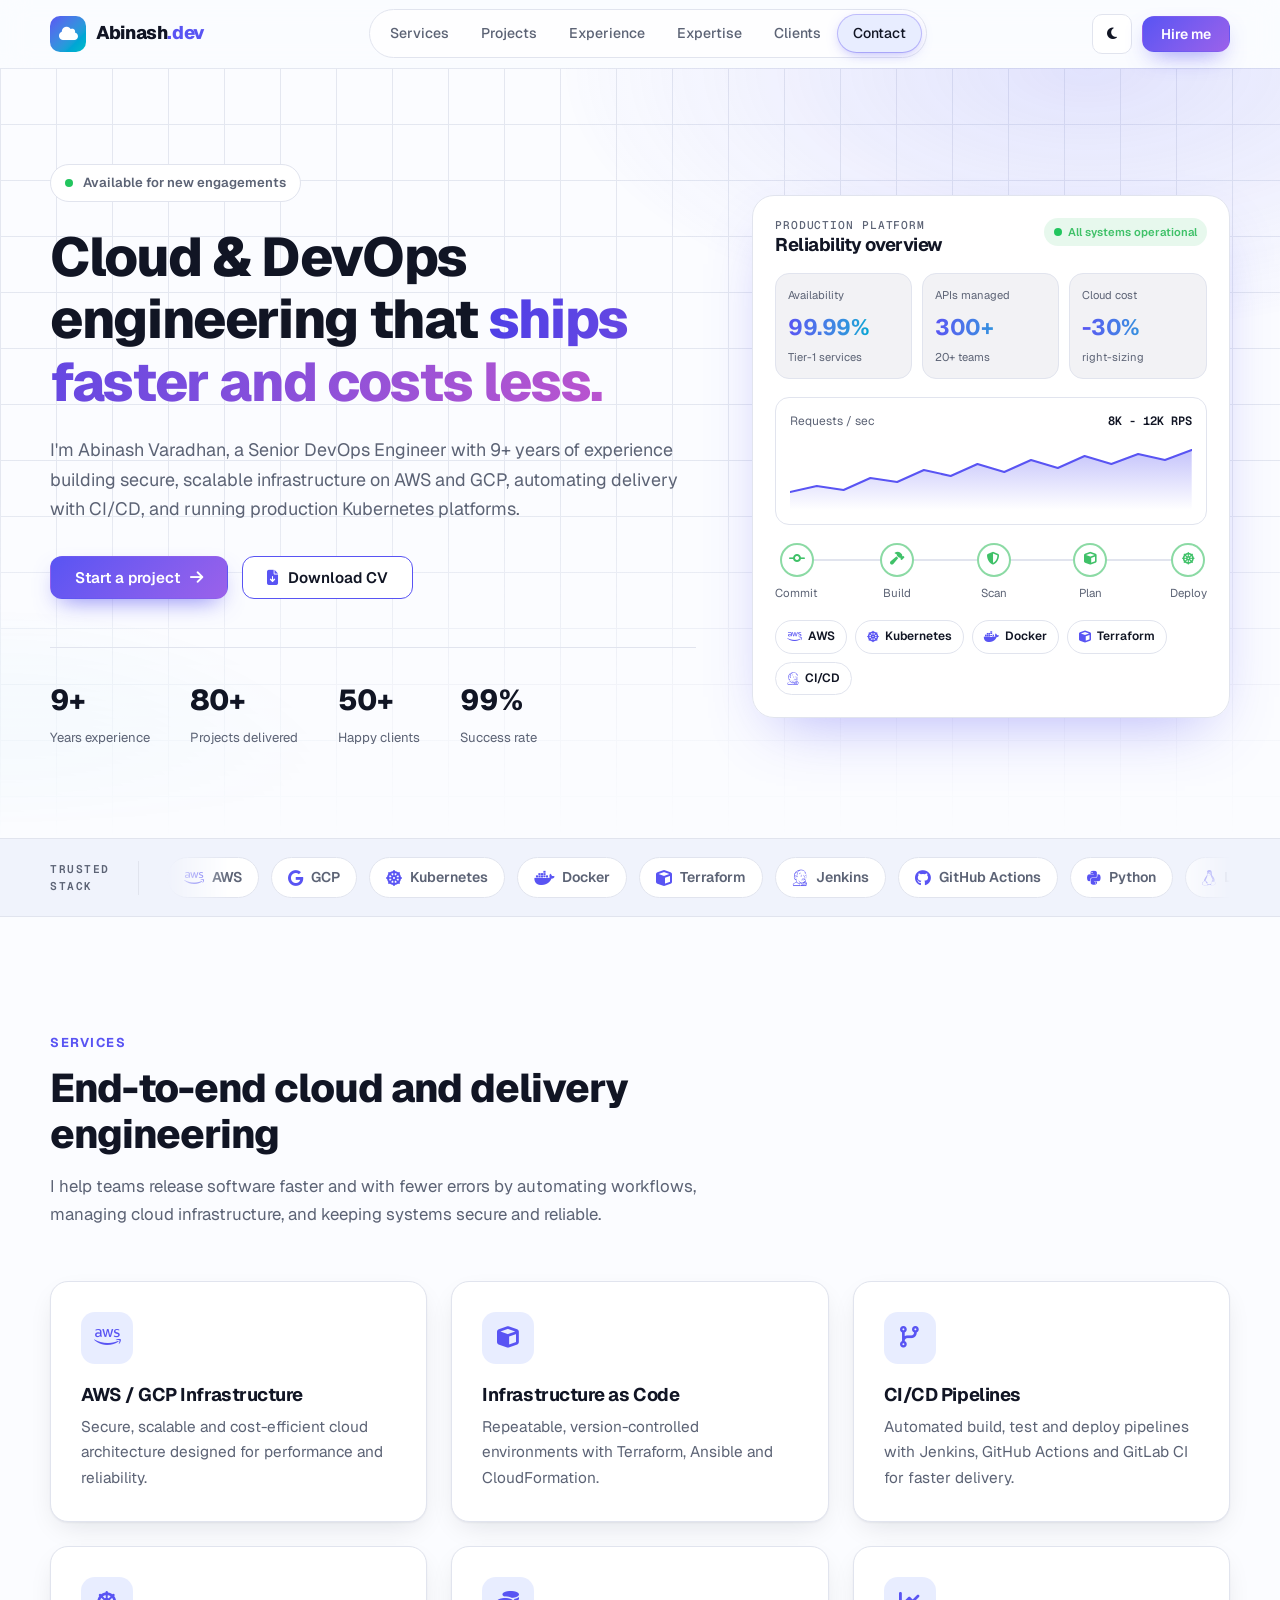
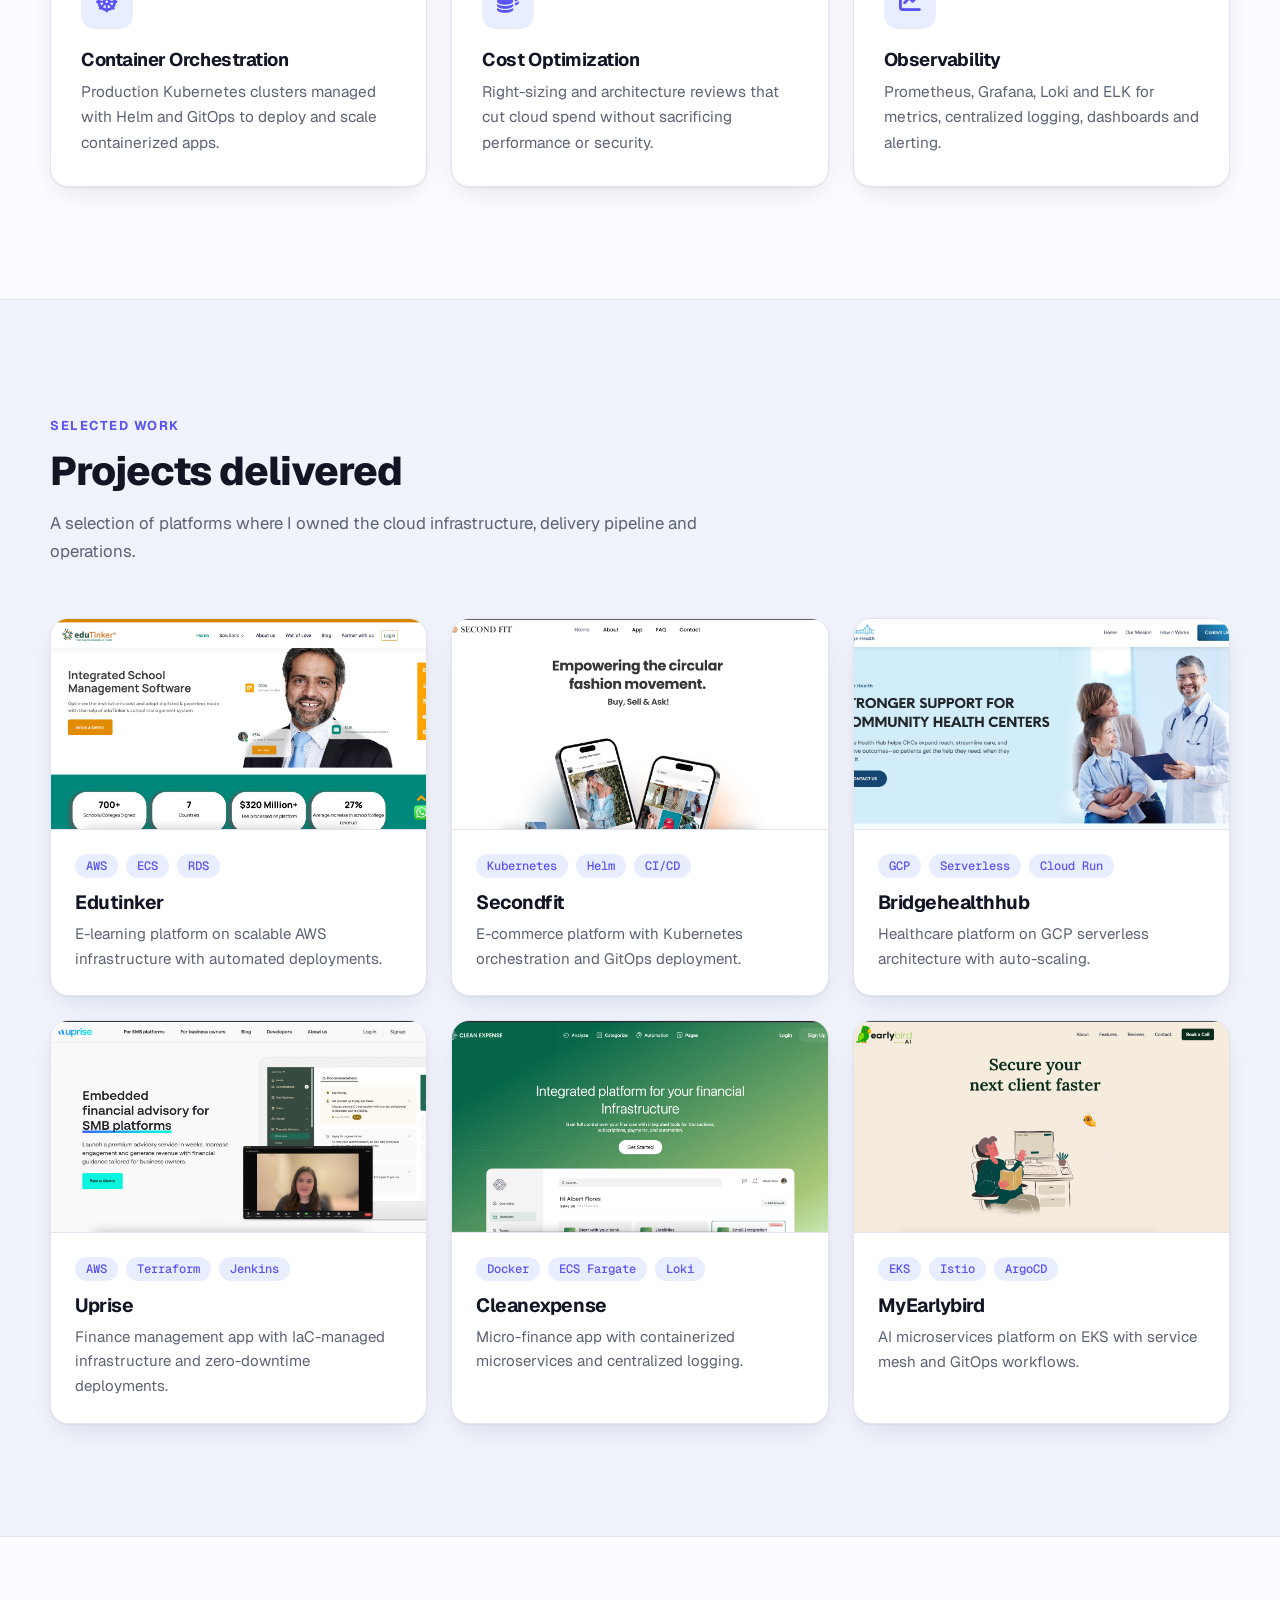
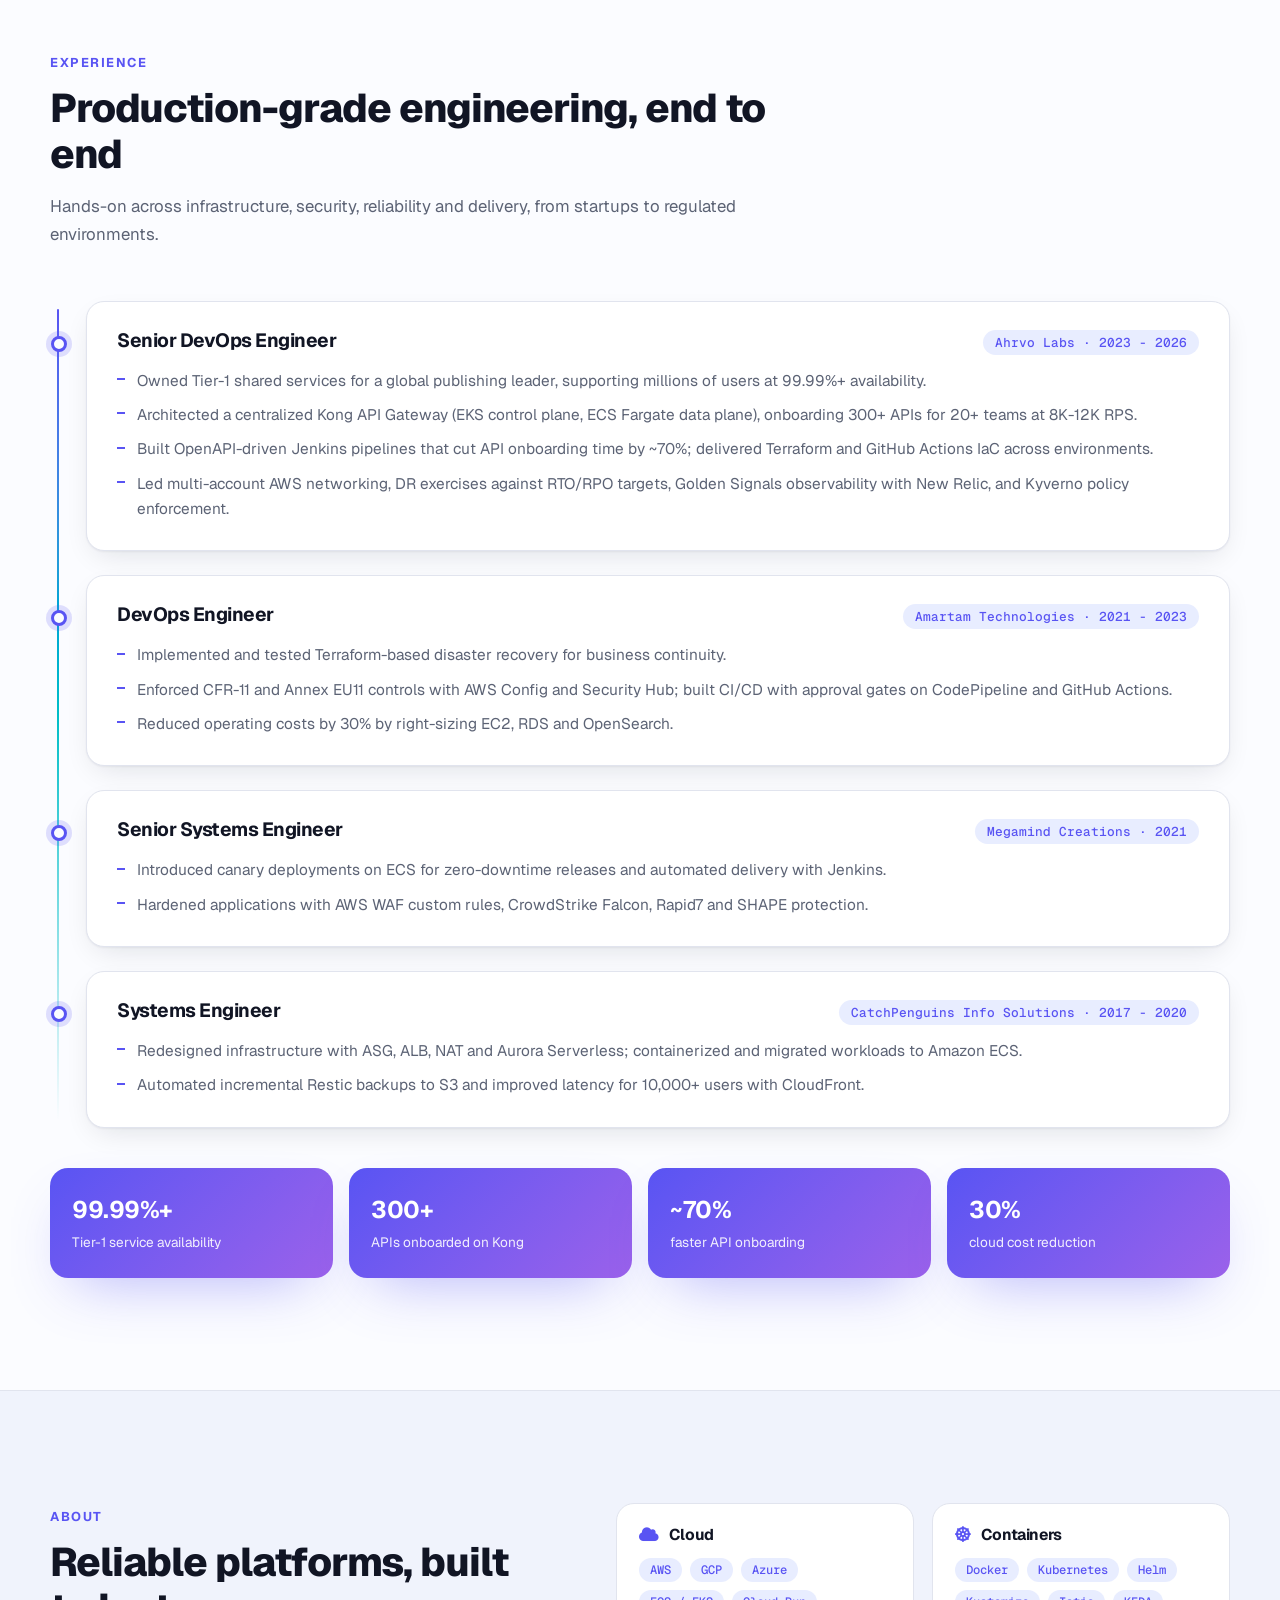
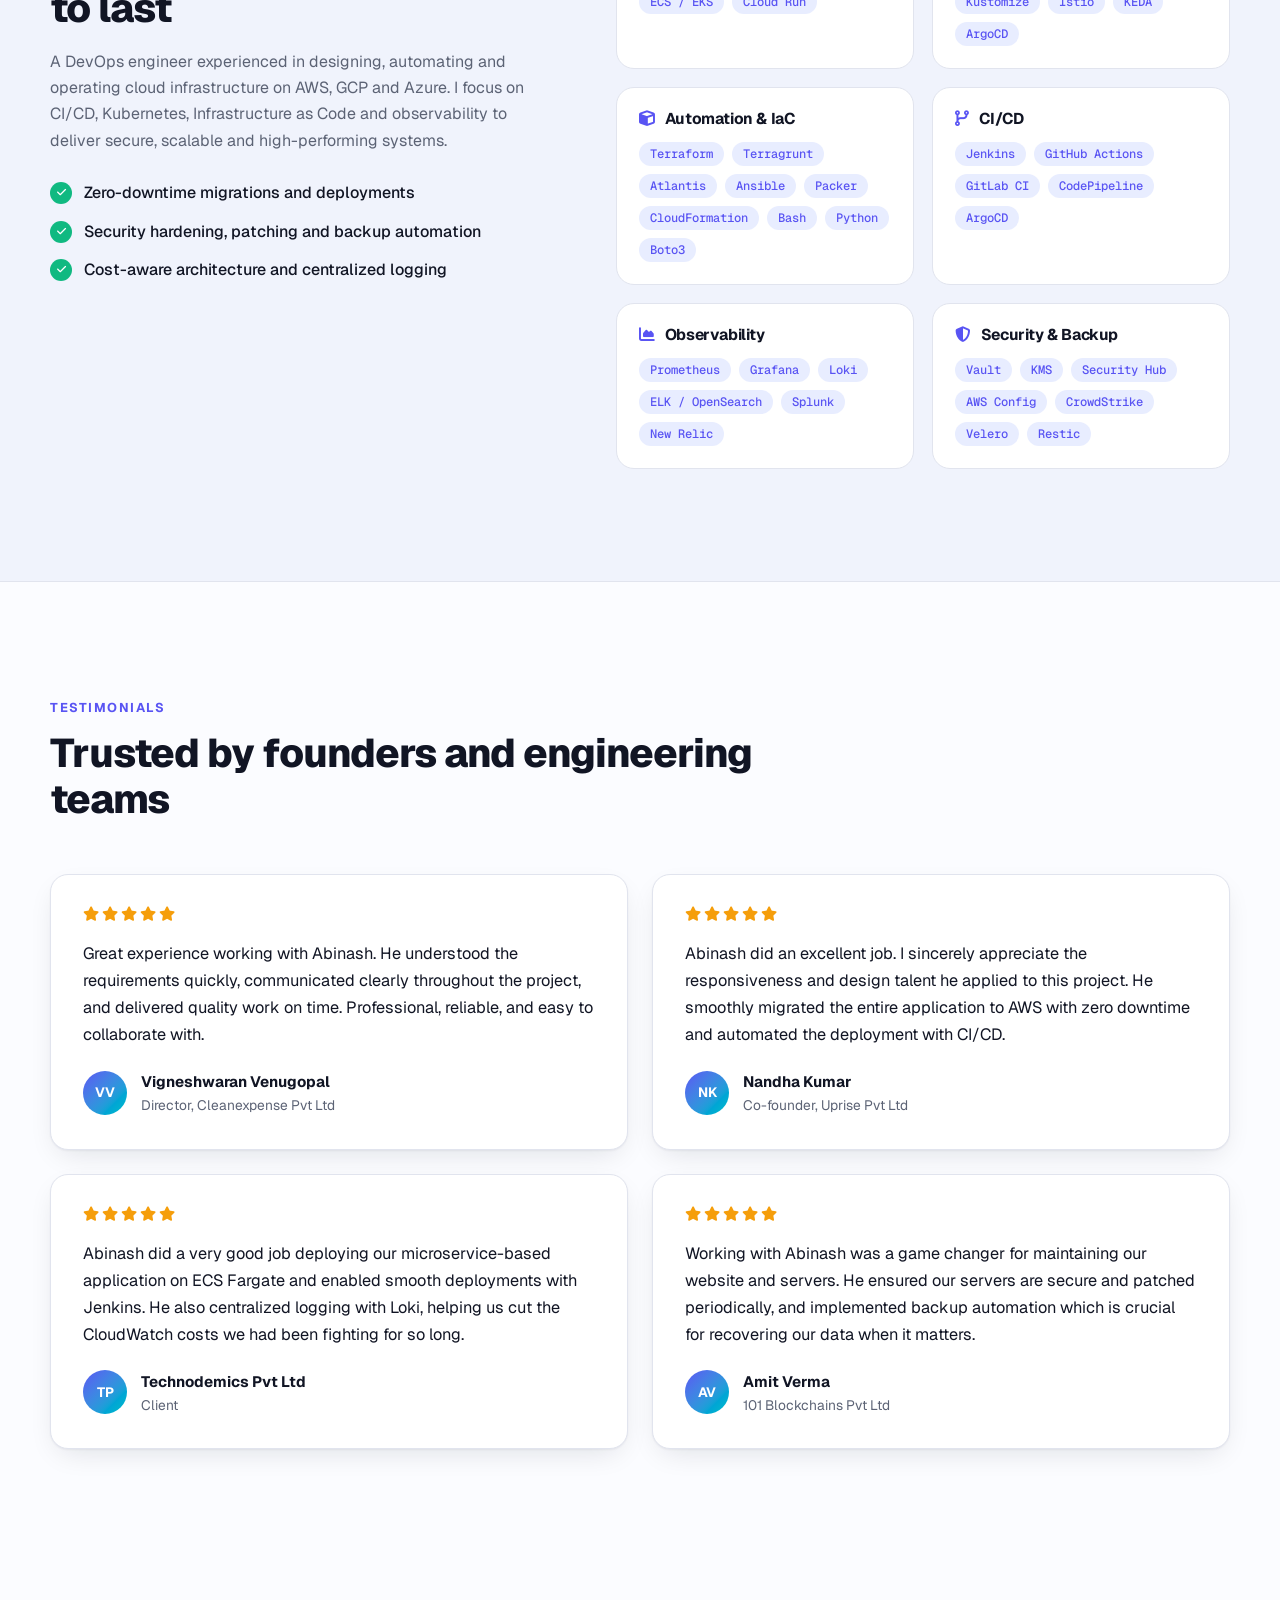
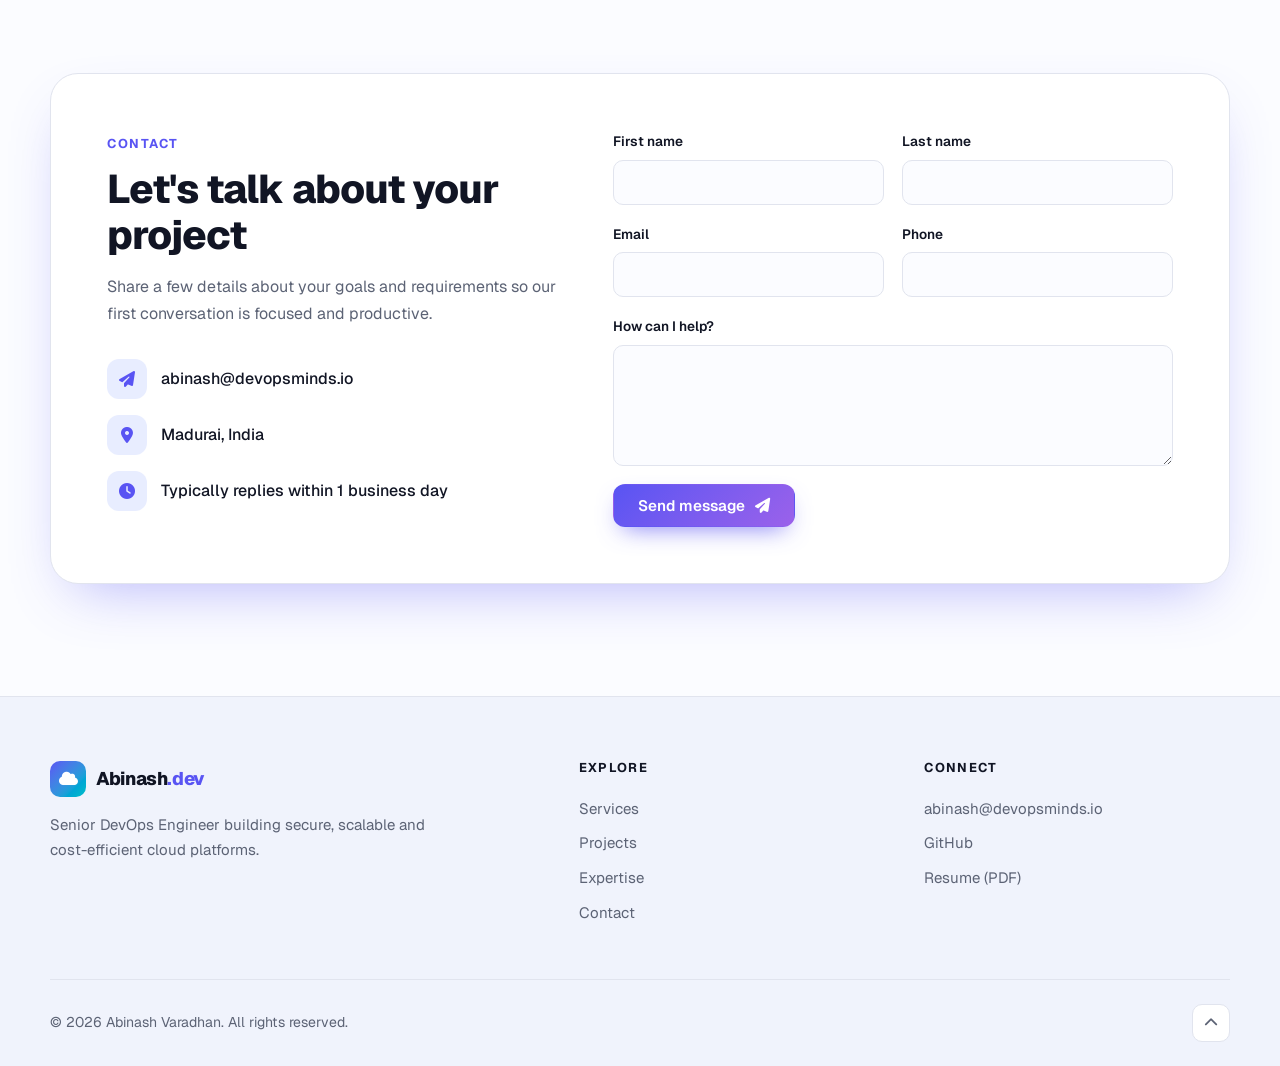
==== index.html @ bf1b97ee "Add blinking pulse effect to Download CV button Co-authored-by: Copilot <223556219+Copilot@users.nor" ====
<!DOCTYPE html>
<html lang="en">
  <head>
    <meta charset="UTF-8" />
    <meta name="viewport" content="width=device-width, initial-scale=1.0" />
    <title>Abinash Varadhan | Senior DevOps &amp; Cloud Engineer</title>
    <meta name="description" content="Abinash Varadhan - Senior DevOps Engineer with 9+ years of experience in AWS, GCP, Kubernetes, Terraform, CI/CD and cloud cost optimization." />
    <meta name="keywords" content="DevOps, AWS, GCP, Kubernetes, Docker, Terraform, CI/CD, Cloud Infrastructure, SRE" />
    <meta name="author" content="Abinash Varadhan" />
    <meta name="theme-color" content="#0f1020" />
    <meta name="color-scheme" content="light dark" />

    <meta property="og:type" content="website" />
    <meta property="og:title" content="Abinash Varadhan | Senior DevOps &amp; Cloud Engineer" />
    <meta property="og:description" content="Secure, scalable and cost-efficient cloud infrastructure, CI/CD and Kubernetes platforms." />
    <meta property="og:image" content="./img/portfolio/myearlybird.png" />
    <meta name="twitter:card" content="summary_large_image" />

    <link rel="icon" type="image/png" href="./img/fevicon.png" />
    <link rel="preconnect" href="https://fonts.googleapis.com" />
    <link rel="preconnect" href="https://fonts.gstatic.com" crossorigin />
    <link rel="stylesheet" href="https://fonts.googleapis.com/css2?family=Geist:wght@400;500;600;700;800&family=Geist+Mono:wght@500&display=swap" />
    <link rel="stylesheet" href="https://cdnjs.cloudflare.com/ajax/libs/font-awesome/6.4.0/css/all.min.css" />
    <link rel="stylesheet" href="./css/style.css" />
    <script>
      // Apply theme before paint to avoid a flash
      (function () {
        var t = localStorage.getItem("theme");
        if (!t) t = matchMedia("(prefers-color-scheme: dark)").matches ? "dark" : "light";
        document.documentElement.dataset.theme = t;
      })();
    </script>
    <script type="application/ld+json">
      {
        "@context": "https://schema.org",
        "@type": "Person",
        "name": "Abinash Varadhan",
        "jobTitle": "Senior DevOps Engineer",
        "email": "mailto:abinash@devopsminds.io",
        "address": { "@type": "PostalAddress", "addressLocality": "Madurai", "addressCountry": "IN" },
        "knowsAbout": ["AWS", "GCP", "Kubernetes", "Terraform", "CI/CD", "Docker"]
      }
    </script>
  </head>
  <body>
    <a class="skip-link" href="#main">Skip to content</a>
    <div class="scroll-progress" id="scrollProgress" aria-hidden="true"></div>

    <header class="site-header" id="top">
      <div class="container nav">
        <a href="#top" class="brand" aria-label="Abinash Varadhan - home">
          <span class="brand-mark"><i class="fas fa-cloud"></i></span>
          <span class="brand-name">Abinash<span>.dev</span></span>
        </a>

        <nav id="primary-nav" class="nav-links" aria-label="Primary">
          <span class="nav-ind" aria-hidden="true"></span>
          <a href="#services">Services</a>
          <a href="#projects">Projects</a>
          <a href="#experience">Experience</a>
          <a href="#expertise">Expertise</a>
          <a href="#testimonials">Clients</a>
          <a href="#contact">Contact</a>
        </nav>

        <div class="nav-actions">
          <button class="icon-btn" id="themeToggle" type="button" aria-label="Toggle dark mode">
            <i class="fas fa-moon" aria-hidden="true"></i>
            <i class="fas fa-sun" aria-hidden="true"></i>
          </button>
          <a href="#contact" class="btn btn-primary btn-sm nav-cta">Hire me</a>
          <button class="icon-btn menu-btn" id="menuBtn" type="button" aria-label="Open menu" aria-expanded="false" aria-controls="primary-nav">
            <i class="fas fa-bars" aria-hidden="true"></i>
          </button>
        </div>
      </div>
    </header>

    <main id="main">
      <!-- Hero -->
      <section class="hero">
        <div class="hero-bg" aria-hidden="true"></div>
        <div class="container hero-grid">
          <div class="hero-copy">
            <p class="eyebrow"><span class="dot"></span> Available for new engagements</p>
            <h1>
              Cloud &amp; DevOps engineering that <span class="gradient-text">ships faster and costs less.</span>
            </h1>
            <p class="lead">
              I'm Abinash Varadhan, a Senior DevOps Engineer with 9+ years of experience building secure, scalable
              infrastructure on AWS and GCP, automating delivery with CI/CD, and running production Kubernetes platforms.
            </p>
            <div class="hero-cta">
              <a href="#contact" class="btn btn-primary">Start a project <i class="fas fa-arrow-right" aria-hidden="true"></i></a>
              <a href="./resume/Abinash_Varadhan_DevOps_Resume.pdf" target="_blank" rel="noopener" download class="btn btn-ghost btn-cv"><i class="fas fa-file-arrow-down" aria-hidden="true"></i> Download CV</a>
            </div>
            <ul class="hero-stats" aria-label="Highlights">
              <li><strong data-count="9" data-suffix="+">9+</strong><span>Years experience</span></li>
              <li><strong data-count="80" data-suffix="+">80+</strong><span>Projects delivered</span></li>
              <li><strong data-count="50" data-suffix="+">50+</strong><span>Happy clients</span></li>
              <li><strong data-count="99" data-suffix="%">99%</strong><span>Success rate</span></li>
            </ul>
          </div>

          <div class="hero-visual" aria-label="Platform reliability dashboard">
            <div class="dash">
              <div class="dash-head">
                <div>
                  <p class="dash-eyebrow">Production platform</p>
                  <h3>Reliability overview</h3>
                </div>
                <span class="live"><span class="dot"></span> All systems operational</span>
              </div>

              <div class="kpis">
                <div class="kpi"><span>Availability</span><strong>99.99%</strong><em>Tier-1 services</em></div>
                <div class="kpi"><span>APIs managed</span><strong>300+</strong><em>20+ teams</em></div>
                <div class="kpi"><span>Cloud cost</span><strong>-30%</strong><em>right-sizing</em></div>
              </div>

              <div class="spark">
                <div class="spark-top"><span>Requests / sec</span><b>8K - 12K RPS</b></div>
                <svg viewBox="0 0 300 70" preserveAspectRatio="none" aria-hidden="true">
                  <defs>
                    <linearGradient id="sg" x1="0" y1="0" x2="0" y2="1">
                      <stop offset="0" stop-color="currentColor" stop-opacity=".35" />
                      <stop offset="1" stop-color="currentColor" stop-opacity="0" />
                    </linearGradient>
                  </defs>
                  <path d="M0 52 L20 46 L40 50 L60 38 L80 42 L100 30 L120 36 L140 24 L160 32 L180 20 L200 28 L220 16 L240 24 L260 14 L280 20 L300 10 L300 70 L0 70Z" fill="url(#sg)" />
                  <path class="spark-line" d="M0 52 L20 46 L40 50 L60 38 L80 42 L100 30 L120 36 L140 24 L160 32 L180 20 L200 28 L220 16 L240 24 L260 14 L280 20 L300 10" fill="none" stroke="currentColor" stroke-width="2" stroke-linejoin="round" stroke-linecap="round" vector-effect="non-scaling-stroke" />
                </svg>
              </div>

              <ol class="flow" aria-label="Delivery pipeline">
                <li style="--i: 0"><i class="fas fa-code-commit"></i><span>Commit</span></li>
                <li style="--i: 1"><i class="fas fa-hammer"></i><span>Build</span></li>
                <li style="--i: 2"><i class="fas fa-shield-halved"></i><span>Scan</span></li>
                <li style="--i: 3"><i class="fas fa-cube"></i><span>Plan</span></li>
                <li style="--i: 4"><i class="fas fa-dharmachakra"></i><span>Deploy</span></li>
              </ol>

              <div class="dash-tags">
                <span><i class="fab fa-aws"></i> AWS</span>
                <span><i class="fas fa-dharmachakra"></i> Kubernetes</span>
                <span><i class="fab fa-docker"></i> Docker</span>
                <span><i class="fas fa-cube"></i> Terraform</span>
                <span><i class="fab fa-jenkins"></i> CI/CD</span>
              </div>
            </div>
          </div>
        </div>
      </section>

      <!-- Technology strip -->
      <section class="tech-strip" aria-label="Core technologies">
        <div class="container strip-wrap">
          <p class="strip-label">Trusted<br />stack</p>
          <div class="marquee">
          <ul class="strip-list" id="marqueeTrack">
            <li><i class="fab fa-aws"></i> AWS</li>
            <li><i class="fab fa-google"></i> GCP</li>
            <li><i class="fas fa-dharmachakra"></i> Kubernetes</li>
            <li><i class="fab fa-docker"></i> Docker</li>
            <li><i class="fas fa-cube"></i> Terraform</li>
            <li><i class="fab fa-jenkins"></i> Jenkins</li>
            <li><i class="fab fa-github"></i> GitHub Actions</li>
            <li><i class="fab fa-python"></i> Python</li>
            <li><i class="fab fa-linux"></i> Linux</li>
          </ul>
          </div>
        </div>
      </section>

      <!-- Services -->
      <section class="section" id="services">
        <div class="container">
          <header class="section-head reveal">
            <p class="kicker">Services</p>
            <h2>End-to-end cloud and delivery engineering</h2>
            <p>I help teams release software faster and with fewer errors by automating workflows, managing cloud infrastructure, and keeping systems secure and reliable.</p>
          </header>

          <div class="grid grid-3">
            <article class="card service reveal">
              <span class="icon"><i class="fab fa-aws"></i></span>
              <h3>AWS / GCP Infrastructure</h3>
              <p>Secure, scalable and cost-efficient cloud architecture designed for performance and reliability.</p>
            </article>
            <article class="card service reveal">
              <span class="icon"><i class="fas fa-cube"></i></span>
              <h3>Infrastructure as Code</h3>
              <p>Repeatable, version-controlled environments with Terraform, Ansible and CloudFormation.</p>
            </article>
            <article class="card service reveal">
              <span class="icon"><i class="fas fa-code-branch"></i></span>
              <h3>CI/CD Pipelines</h3>
              <p>Automated build, test and deploy pipelines with Jenkins, GitHub Actions and GitLab CI for faster delivery.</p>
            </article>
            <article class="card service reveal">
              <span class="icon"><i class="fas fa-dharmachakra"></i></span>
              <h3>Container Orchestration</h3>
              <p>Production Kubernetes clusters managed with Helm and GitOps to deploy and scale containerized apps.</p>
            </article>
            <article class="card service reveal">
              <span class="icon"><i class="fas fa-coins"></i></span>
              <h3>Cost Optimization</h3>
              <p>Right-sizing and architecture reviews that cut cloud spend without sacrificing performance or security.</p>
            </article>
            <article class="card service reveal">
              <span class="icon"><i class="fas fa-chart-line"></i></span>
              <h3>Observability</h3>
              <p>Prometheus, Grafana, Loki and ELK for metrics, centralized logging, dashboards and alerting.</p>
            </article>
          </div>
        </div>
      </section>

      <!-- Projects -->
      <section class="section section-alt" id="projects">
        <div class="container">
          <header class="section-head reveal">
            <p class="kicker">Selected work</p>
            <h2>Projects delivered</h2>
            <p>A selection of platforms where I owned the cloud infrastructure, delivery pipeline and operations.</p>
          </header>

          <div class="grid grid-3">
            <a class="card project reveal" href="./img/portfolio/edutinker.png" target="_blank" rel="noopener">
              <div class="thumb"><img loading="lazy" src="./img/portfolio/edutinker.png" alt="Edutinker e-learning platform" /></div>
              <div class="body">
                <ul class="tags"><li>AWS</li><li>ECS</li><li>RDS</li></ul>
                <h3>Edutinker</h3>
                <p>E-learning platform on scalable AWS infrastructure with automated deployments.</p>
              </div>
            </a>
            <a class="card project reveal" href="./img/portfolio/secondfit.png" target="_blank" rel="noopener">
              <div class="thumb"><img loading="lazy" src="./img/portfolio/secondfit.png" alt="Secondfit e-commerce platform" /></div>
              <div class="body">
                <ul class="tags"><li>Kubernetes</li><li>Helm</li><li>CI/CD</li></ul>
                <h3>Secondfit</h3>
                <p>E-commerce platform with Kubernetes orchestration and GitOps deployment.</p>
              </div>
            </a>
            <a class="card project reveal" href="./img/portfolio/healthbridge.png" target="_blank" rel="noopener">
              <div class="thumb"><img loading="lazy" src="./img/portfolio/healthbridge.png" alt="Bridgehealthhub healthcare platform" /></div>
              <div class="body">
                <ul class="tags"><li>GCP</li><li>Serverless</li><li>Cloud Run</li></ul>
                <h3>Bridgehealthhub</h3>
                <p>Healthcare platform on GCP serverless architecture with auto-scaling.</p>
              </div>
            </a>
            <a class="card project reveal" href="./img/portfolio/uprise.png" target="_blank" rel="noopener">
              <div class="thumb"><img loading="lazy" src="./img/portfolio/uprise.png" alt="Uprise finance management app" /></div>
              <div class="body">
                <ul class="tags"><li>AWS</li><li>Terraform</li><li>Jenkins</li></ul>
                <h3>Uprise</h3>
                <p>Finance management app with IaC-managed infrastructure and zero-downtime deployments.</p>
              </div>
            </a>
            <a class="card project reveal" href="./img/portfolio/cleanexpense.png" target="_blank" rel="noopener">
              <div class="thumb"><img loading="lazy" src="./img/portfolio/cleanexpense.png" alt="Cleanexpense micro finance app" /></div>
              <div class="body">
                <ul class="tags"><li>Docker</li><li>ECS Fargate</li><li>Loki</li></ul>
                <h3>Cleanexpense</h3>
                <p>Micro-finance app with containerized microservices and centralized logging.</p>
              </div>
            </a>
            <a class="card project reveal" href="./img/portfolio/myearlybird.png" target="_blank" rel="noopener">
              <div class="thumb"><img loading="lazy" src="./img/portfolio/myearlybird.png" alt="MyEarlybird AI microservices platform" /></div>
              <div class="body">
                <ul class="tags"><li>EKS</li><li>Istio</li><li>ArgoCD</li></ul>
                <h3>MyEarlybird</h3>
                <p>AI microservices platform on EKS with service mesh and GitOps workflows.</p>
              </div>
            </a>
          </div>
        </div>
      </section>

      <!-- Experience -->
      <section class="section" id="experience">
        <div class="container">
          <header class="section-head reveal">
            <p class="kicker">Experience</p>
            <h2>Production-grade engineering, end to end</h2>
            <p>Hands-on across infrastructure, security, reliability and delivery, from startups to regulated environments.</p>
          </header>

          <ol class="timeline">
            <li class="tl-item reveal">
              <div class="tl-head">
                <h3>Senior DevOps Engineer</h3>
                <span class="tl-org">Ahrvo Labs &middot; 2023 - 2026</span>
              </div>
              <ul class="bullets">
                <li>Owned Tier-1 shared services for a global publishing leader, supporting millions of users at 99.99%+ availability.</li>
                <li>Architected a centralized Kong API Gateway (EKS control plane, ECS Fargate data plane), onboarding 300+ APIs for 20+ teams at 8K-12K RPS.</li>
                <li>Built OpenAPI-driven Jenkins pipelines that cut API onboarding time by ~70%; delivered Terraform and GitHub Actions IaC across environments.</li>
                <li>Led multi-account AWS networking, DR exercises against RTO/RPO targets, Golden Signals observability with New Relic, and Kyverno policy enforcement.</li>
              </ul>
            </li>
            <li class="tl-item reveal">
              <div class="tl-head">
                <h3>DevOps Engineer</h3>
                <span class="tl-org">Amartam Technologies &middot; 2021 - 2023</span>
              </div>
              <ul class="bullets">
                <li>Implemented and tested Terraform-based disaster recovery for business continuity.</li>
                <li>Enforced CFR-11 and Annex EU11 controls with AWS Config and Security Hub; built CI/CD with approval gates on CodePipeline and GitHub Actions.</li>
                <li>Reduced operating costs by 30% by right-sizing EC2, RDS and OpenSearch.</li>
              </ul>
            </li>
            <li class="tl-item reveal">
              <div class="tl-head">
                <h3>Senior Systems Engineer</h3>
                <span class="tl-org">Megamind Creations &middot; 2021</span>
              </div>
              <ul class="bullets">
                <li>Introduced canary deployments on ECS for zero-downtime releases and automated delivery with Jenkins.</li>
                <li>Hardened applications with AWS WAF custom rules, CrowdStrike Falcon, Rapid7 and SHAPE protection.</li>
              </ul>
            </li>
            <li class="tl-item reveal">
              <div class="tl-head">
                <h3>Systems Engineer</h3>
                <span class="tl-org">CatchPenguins Info Solutions &middot; 2017 - 2020</span>
              </div>
              <ul class="bullets">
                <li>Redesigned infrastructure with ASG, ALB, NAT and Aurora Serverless; containerized and migrated workloads to Amazon ECS.</li>
                <li>Automated incremental Restic backups to S3 and improved latency for 10,000+ users with CloudFront.</li>
              </ul>
            </li>
          </ol>

          <div class="highlights reveal">
            <div><strong>99.99%+</strong><span>Tier-1 service availability</span></div>
            <div><strong>300+</strong><span>APIs onboarded on Kong</span></div>
            <div><strong>~70%</strong><span>faster API onboarding</span></div>
            <div><strong>30%</strong><span>cloud cost reduction</span></div>
          </div>
        </div>
      </section>

      <!-- Expertise -->
      <section class="section section-alt" id="expertise">
        <div class="container split">
          <div class="reveal">
            <p class="kicker">About</p>
            <h2>Reliable platforms, built to last</h2>
            <p class="muted">
              A DevOps engineer experienced in designing, automating and operating cloud infrastructure on AWS, GCP and Azure.
              I focus on CI/CD, Kubernetes, Infrastructure as Code and observability to deliver secure, scalable and
              high-performing systems.
            </p>
            <ul class="checks">
              <li><i class="fas fa-check"></i> Zero-downtime migrations and deployments</li>
              <li><i class="fas fa-check"></i> Security hardening, patching and backup automation</li>
              <li><i class="fas fa-check"></i> Cost-aware architecture and centralized logging</li>
            </ul>
          </div>

          <div class="stack reveal">
            <div class="stack-group">
              <h3><i class="fas fa-cloud"></i> Cloud</h3>
              <ul class="tags"><li>AWS</li><li>GCP</li><li>Azure</li><li>ECS / EKS</li><li>Cloud Run</li></ul>
            </div>
            <div class="stack-group">
              <h3><i class="fas fa-dharmachakra"></i> Containers</h3>
              <ul class="tags"><li>Docker</li><li>Kubernetes</li><li>Helm</li><li>Kustomize</li><li>Istio</li><li>KEDA</li><li>ArgoCD</li></ul>
            </div>
            <div class="stack-group">
              <h3><i class="fas fa-cube"></i> Automation &amp; IaC</h3>
              <ul class="tags"><li>Terraform</li><li>Terragrunt</li><li>Atlantis</li><li>Ansible</li><li>Packer</li><li>CloudFormation</li><li>Bash</li><li>Python</li><li>Boto3</li></ul>
            </div>
            <div class="stack-group">
              <h3><i class="fas fa-code-branch"></i> CI/CD</h3>
              <ul class="tags"><li>Jenkins</li><li>GitHub Actions</li><li>GitLab CI</li><li>CodePipeline</li><li>ArgoCD</li></ul>
            </div>
            <div class="stack-group">
              <h3><i class="fas fa-chart-area"></i> Observability</h3>
              <ul class="tags"><li>Prometheus</li><li>Grafana</li><li>Loki</li><li>ELK / OpenSearch</li><li>Splunk</li><li>New Relic</li></ul>
            </div>
            <div class="stack-group">
              <h3><i class="fas fa-shield-halved"></i> Security &amp; Backup</h3>
              <ul class="tags"><li>Vault</li><li>KMS</li><li>Security Hub</li><li>AWS Config</li><li>CrowdStrike</li><li>Velero</li><li>Restic</li></ul>
            </div>
          </div>
        </div>
      </section>

      <!-- Testimonials -->
      <section class="section" id="testimonials">
        <div class="container">
          <header class="section-head reveal">
            <p class="kicker">Testimonials</p>
            <h2>Trusted by founders and engineering teams</h2>
          </header>

          <div class="grid grid-2">
            <figure class="card quote reveal">
              <div class="stars" aria-label="5 out of 5 stars"><i class="fas fa-star"></i><i class="fas fa-star"></i><i class="fas fa-star"></i><i class="fas fa-star"></i><i class="fas fa-star"></i></div>
              <blockquote>Great experience working with Abinash. He understood the requirements quickly, communicated clearly throughout the project, and delivered quality work on time. Professional, reliable, and easy to collaborate with.</blockquote>
              <figcaption><span class="avatar">VV</span><span><strong>Vigneshwaran Venugopal</strong>Director, Cleanexpense Pvt Ltd</span></figcaption>
            </figure>
            <figure class="card quote reveal">
              <div class="stars" aria-label="5 out of 5 stars"><i class="fas fa-star"></i><i class="fas fa-star"></i><i class="fas fa-star"></i><i class="fas fa-star"></i><i class="fas fa-star"></i></div>
              <blockquote>Abinash did an excellent job. I sincerely appreciate the responsiveness and design talent he applied to this project. He smoothly migrated the entire application to AWS with zero downtime and automated the deployment with CI/CD.</blockquote>
              <figcaption><span class="avatar">NK</span><span><strong>Nandha Kumar</strong>Co-founder, Uprise Pvt Ltd</span></figcaption>
            </figure>
            <figure class="card quote reveal">
              <div class="stars" aria-label="5 out of 5 stars"><i class="fas fa-star"></i><i class="fas fa-star"></i><i class="fas fa-star"></i><i class="fas fa-star"></i><i class="fas fa-star"></i></div>
              <blockquote>Abinash did a very good job deploying our microservice-based application on ECS Fargate and enabled smooth deployments with Jenkins. He also centralized logging with Loki, helping us cut the CloudWatch costs we had been fighting for so long.</blockquote>
              <figcaption><span class="avatar">TP</span><span><strong>Technodemics Pvt Ltd</strong>Client</span></figcaption>
            </figure>
            <figure class="card quote reveal">
              <div class="stars" aria-label="5 out of 5 stars"><i class="fas fa-star"></i><i class="fas fa-star"></i><i class="fas fa-star"></i><i class="fas fa-star"></i><i class="fas fa-star"></i></div>
              <blockquote>Working with Abinash was a game changer for maintaining our website and servers. He ensured our servers are secure and patched periodically, and implemented backup automation which is crucial for recovering our data when it matters.</blockquote>
              <figcaption><span class="avatar">AV</span><span><strong>Amit Verma</strong>101 Blockchains Pvt Ltd</span></figcaption>
            </figure>
          </div>
        </div>
      </section>

      <!-- Contact -->
      <section class="section" id="contact">
        <div class="container">
          <div class="contact-wrap reveal">
            <div class="contact-info">
              <p class="kicker">Contact</p>
              <h2>Let's talk about your project</h2>
              <p class="muted">Share a few details about your goals and requirements so our first conversation is focused and productive.</p>
              <ul class="info-list">
                <li><i class="fas fa-paper-plane"></i><a href="mailto:abinash@devopsminds.io">abinash@devopsminds.io</a></li>
                <li><i class="fas fa-location-dot"></i><span>Madurai, India</span></li>
                <li><i class="fas fa-clock"></i><span>Typically replies within 1 business day</span></li>
              </ul>
            </div>

            <form class="contact-form" action="https://formsubmit.co/abinash@devopsminds.io" method="POST" novalidate>
              <input type="hidden" name="_template" value="table" />
              <input type="hidden" name="_captcha" value="false" />
              <input type="hidden" name="_subject" value="Portfolio contact" />
              <input type="text" name="_honey" class="hp" tabindex="-1" autocomplete="off" aria-hidden="true" />

              <div class="row">
                <label>First name<input type="text" name="fname" autocomplete="given-name" required /></label>
                <label>Last name<input type="text" name="lname" autocomplete="family-name" required /></label>
              </div>
              <div class="row">
                <label>Email<input type="email" name="email" autocomplete="email" required /></label>
                <label>Phone<input type="tel" name="phone" autocomplete="tel" /></label>
              </div>
              <label>How can I help?<textarea name="message" rows="5" required></textarea></label>
              <button type="submit" class="btn btn-primary">Send message <i class="fas fa-paper-plane" aria-hidden="true"></i></button>
              <p class="form-status" id="formStatus" role="status" aria-live="polite"></p>
            </form>
          </div>
        </div>
      </section>
    </main>

    <footer class="site-footer">
      <div class="container footer-grid">
        <div>
          <a href="#top" class="brand">
            <span class="brand-mark"><i class="fas fa-cloud"></i></span>
            <span class="brand-name">Abinash<span>.dev</span></span>
          </a>
          <p class="muted">Senior DevOps Engineer building secure, scalable and cost-efficient cloud platforms.</p>
        </div>
        <nav aria-label="Footer">
          <h3>Explore</h3>
          <a href="#services">Services</a>
          <a href="#projects">Projects</a>
          <a href="#expertise">Expertise</a>
          <a href="#contact">Contact</a>
        </nav>
        <div>
          <h3>Connect</h3>
          <a href="mailto:abinash@devopsminds.io">abinash@devopsminds.io</a>
          <a href="https://github.com/abinashvaradhan" target="_blank" rel="noopener">GitHub</a>
          <a href="./resume/Abinash_Varadhan_DevOps_Resume.pdf" target="_blank" rel="noopener">Resume (PDF)</a>
        </div>
      </div>
      <div class="container footer-bottom">
        <p>&copy; <span id="year">2026</span> Abinash Varadhan. All rights reserved.</p>
        <a href="#top" class="back-top" aria-label="Back to top"><i class="fas fa-chevron-up"></i></a>
      </div>
    </footer>

    <script src="./js/app.js" defer></script>
  </body>
</html>
---- css/style.css ----
:root {
  --bg: oklch(0.99 0.004 270);
  --bg-alt: oklch(0.965 0.012 270);
  --surface: oklch(1 0 0);
  --border: oklch(0.92 0.014 270);
  --text: oklch(0.2 0.03 270);
  --muted: oklch(0.5 0.03 270);
  --brand: oklch(0.55 0.23 277);
  --accent: oklch(0.72 0.14 200);
  --brand-soft: oklch(0.95 0.035 277);
  --grad: linear-gradient(135deg, oklch(0.55 0.23 277), oklch(0.62 0.2 300));
  --grad-brand: linear-gradient(135deg, oklch(0.55 0.23 277), oklch(0.72 0.14 200));
  --grad-text: linear-gradient(110deg, oklch(0.5 0.24 277), oklch(0.62 0.2 320) 50%, oklch(0.65 0.14 210));
  --shadow: 0 1px 2px oklch(0.2 0.03 270 / 0.05), 0 10px 30px -10px oklch(0.2 0.03 270 / 0.14);
  --shadow-lg: 0 24px 60px -24px oklch(0.55 0.23 277 / 0.45);
  --radius: 18px;
  --header-h: 68px;
  --font: "Geist", "Inter", system-ui, -apple-system, "Segoe UI", sans-serif;
  --mono: "Geist Mono", ui-monospace, "SF Mono", monospace;
  color-scheme: light;
}

:root[data-theme="dark"] {
  --bg: oklch(0.15 0.025 272);
  --bg-alt: oklch(0.18 0.03 272);
  --surface: oklch(0.21 0.03 272);
  --border: oklch(0.3 0.035 272);
  --text: oklch(0.96 0.01 270);
  --muted: oklch(0.75 0.03 270);
  --brand: oklch(0.74 0.15 277);
  --accent: oklch(0.82 0.14 195);
  --brand-soft: oklch(0.27 0.07 277);
  --grad-text: linear-gradient(110deg, oklch(0.82 0.13 277), oklch(0.78 0.16 320) 50%, oklch(0.85 0.13 195));
  --shadow: 0 1px 2px oklch(0 0 0 / 0.3), 0 10px 30px -10px oklch(0 0 0 / 0.55);
  --shadow-lg: 0 24px 60px -24px oklch(0.6 0.2 277 / 0.5);
  color-scheme: dark;
}

/* ===== Scrollbar & selection ===== */
html {
  scrollbar-width: thin;
  scrollbar-color: color-mix(in srgb, var(--brand) 55%, transparent) transparent;
}
::-webkit-scrollbar {
  width: 10px;
}
::-webkit-scrollbar-track {
  background: transparent;
}
::-webkit-scrollbar-thumb {
  background: color-mix(in srgb, var(--brand) 45%, var(--bg));
  border-radius: 999px;
  border: 2px solid var(--bg);
}
::-webkit-scrollbar-thumb:hover {
  background: var(--brand);
}
::selection {
  background: color-mix(in srgb, var(--brand) 30%, transparent);
}

.scroll-progress {
  position: fixed;
  inset: 0 0 auto 0;
  height: 3px;
  z-index: 300;
  background: var(--grad-brand);
  transform: scaleX(0);
  transform-origin: left;
  pointer-events: none;
}

*,
*::before,
*::after {
  box-sizing: border-box;
  margin: 0;
  padding: 0;
}

html {
  scroll-behavior: smooth;
  scroll-padding-top: calc(var(--header-h) + 12px);
}

body {
  font-family: var(--font);
  background: var(--bg);
  color: var(--text);
  line-height: 1.65;
  -webkit-font-smoothing: antialiased;
  min-width: 320px;
  overflow-x: clip;
}

body.no-scroll {
  overflow: hidden;
}

img {
  max-width: 100%;
  height: auto;
  display: block;
}

a {
  color: inherit;
  text-decoration: none;
}

ul,
ol {
  list-style: none;
}

:focus-visible {
  outline: 2px solid var(--brand);
  outline-offset: 3px;
  border-radius: 6px;
}

.skip-link {
  position: absolute;
  left: 16px;
  top: -60px;
  background: var(--brand);
  color: #fff;
  padding: 10px 16px;
  border-radius: 8px;
  z-index: 200;
}
.skip-link:focus {
  top: 12px;
}

.container {
  width: min(1180px, 100% - 48px);
  margin-inline: auto;
}

.muted {
  color: var(--muted);
}

/* ===== Buttons ===== */
.btn {
  display: inline-flex;
  align-items: center;
  justify-content: center;
  gap: 10px;
  padding: 13px 24px;
  border-radius: 12px;
  font: 600 0.95rem/1 var(--font);
  border: 1px solid transparent;
  cursor: pointer;
  transition: transform 0.2s, box-shadow 0.2s, background 0.2s, border-color 0.2s;
}
.btn:hover {
  transform: translateY(-2px);
}
.btn:disabled {
  opacity: 0.7;
  cursor: not-allowed;
  transform: none;
}
.btn-primary {
  background: var(--grad);
  color: #fff;
  box-shadow: 0 10px 24px -10px oklch(0.55 0.23 277 / 0.8);
}
.btn-primary:hover {
  box-shadow: 0 14px 30px -10px oklch(0.55 0.23 277 / 0.95);
}
.btn-ghost {
  background: var(--surface);
  border-color: var(--border);
  color: var(--text);
}
.btn-ghost:hover {
  border-color: var(--brand);
}
.btn-cv {
  border-color: var(--brand);
  animation: cv-pulse 1.8s ease-in-out infinite;
}
.btn-cv i {
  color: var(--brand);
  animation: cv-blink 1.8s ease-in-out infinite;
}
.btn-cv:hover,
.btn-cv:focus-visible {
  animation-play-state: paused;
}
@keyframes cv-pulse {
  0% { box-shadow: 0 0 0 0 color-mix(in srgb, var(--brand) 55%, transparent); }
  70%, 100% { box-shadow: 0 0 0 12px transparent; }
}
@keyframes cv-blink {
  0%, 100% { opacity: 1; transform: translateY(0); }
  50% { opacity: 0.35; transform: translateY(2px); }
}
.btn-sm {
  padding: 10px 18px;
  font-size: 0.875rem;
}

/* ===== Header ===== */
.site-header {
  position: sticky;
  top: 0;
  z-index: 100;
  height: var(--header-h);
  background: color-mix(in srgb, var(--bg) 82%, transparent);
  backdrop-filter: blur(14px) saturate(160%);
  -webkit-backdrop-filter: blur(14px) saturate(160%);
  border-bottom: 1px solid transparent;
  transition: border-color 0.2s, box-shadow 0.2s;
}
.site-header.scrolled {
  border-color: var(--border);
  box-shadow: var(--shadow);
}
.nav {
  height: 100%;
  display: flex;
  align-items: center;
  justify-content: space-between;
  gap: 24px;
}
.brand {
  display: inline-flex;
  align-items: center;
  gap: 10px;
  font-weight: 800;
  font-size: 1.15rem;
  letter-spacing: -0.02em;
}
.brand-name span {
  color: var(--brand);
}
.brand-mark {
  width: 36px;
  height: 36px;
  border-radius: 10px;
  display: grid;
  place-items: center;
  color: #fff;
  font-size: 0.95rem;
  background: var(--grad-brand);
}
.nav-links {
  position: relative;
  display: flex;
  gap: 2px;
  padding: 5px;
  border-radius: 999px;
  border: 1px solid var(--border);
  background: color-mix(in srgb, var(--surface) 70%, transparent);
  box-shadow: inset 0 1px 0 oklch(1 0 0 / 0.05);
}
.nav-links a {
  position: relative;
  z-index: 1;
  padding: 7px 15px;
  border-radius: 999px;
  font-size: 0.88rem;
  font-weight: 500;
  color: var(--muted);
  transition: color 0.2s;
}
.nav-links a:hover,
.nav-links a.active {
  color: var(--text);
}
.nav-ind {
  position: absolute;
  top: 5px;
  bottom: 5px;
  left: 0;
  width: 0;
  border-radius: 999px;
  background: var(--brand-soft);
  box-shadow: 0 0 0 1px color-mix(in srgb, var(--brand) 35%, transparent), 0 4px 14px -4px color-mix(in srgb, var(--brand) 55%, transparent);
  opacity: 0;
  transition: transform 0.35s cubic-bezier(0.4, 0, 0.2, 1), width 0.35s cubic-bezier(0.4, 0, 0.2, 1), opacity 0.2s;
  pointer-events: none;
}
.nav-actions {
  display: flex;
  align-items: center;
  gap: 10px;
}
.icon-btn {
  width: 40px;
  height: 40px;
  border-radius: 10px;
  border: 1px solid var(--border);
  background: var(--surface);
  color: var(--text);
  cursor: pointer;
  display: grid;
  place-items: center;
  transition: border-color 0.2s;
}
.icon-btn:hover {
  border-color: var(--brand);
}
#themeToggle .fa-sun,
:root[data-theme="dark"] #themeToggle .fa-moon {
  display: none;
}
:root[data-theme="dark"] #themeToggle .fa-sun {
  display: inline;
}
.menu-btn {
  display: none;
}

/* ===== Hero ===== */
.hero {
  position: relative;
  overflow: hidden;
  padding: clamp(48px, 8vw, 96px) 0 clamp(56px, 8vw, 88px);
}
.hero-bg {
  position: absolute;
  inset: 0;
  z-index: -1;
  background:
    radial-gradient(60% 50% at 85% 0%, rgb(99 102 241 / 0.2), transparent 70%),
    radial-gradient(45% 45% at 0% 100%, rgb(6 182 212 / 0.14), transparent 70%),
    linear-gradient(var(--border) 1px, transparent 1px) 0 0 / 56px 56px,
    linear-gradient(90deg, var(--border) 1px, transparent 1px) 0 0 / 56px 56px;
  mask-image: linear-gradient(to bottom, #000 55%, transparent);
  -webkit-mask-image: linear-gradient(to bottom, #000 55%, transparent);
  opacity: 0.85;
}
.hero-grid {
  display: grid;
  grid-template-columns: 1.15fr 0.85fr;
  gap: 56px;
  align-items: center;
}
.eyebrow {
  display: inline-flex;
  align-items: center;
  gap: 10px;
  padding: 7px 14px;
  border-radius: 999px;
  background: var(--surface);
  border: 1px solid var(--border);
  font-size: 0.82rem;
  font-weight: 600;
  color: var(--muted);
  margin-bottom: 24px;
}
.dot {
  width: 8px;
  height: 8px;
  border-radius: 50%;
  background: #22c55e;
  box-shadow: 0 0 0 0 rgb(34 197 94 / 0.6);
  animation: pulse 2s infinite;
}
@keyframes pulse {
  70% {
    box-shadow: 0 0 0 9px rgb(34 197 94 / 0);
  }
  100% {
    box-shadow: 0 0 0 0 rgb(34 197 94 / 0);
  }
}
h1,
h2,
h3 {
  letter-spacing: -0.025em;
  line-height: 1.15;
}
h1 {
  font-size: clamp(2.2rem, 4.6vw, 3.4rem);
  font-weight: 800;
}
.gradient-text {
  background: var(--grad-text);
  background-size: 200% auto;
  animation: shimmer 8s linear infinite;
  -webkit-background-clip: text;
  background-clip: text;
  color: transparent;
}
@keyframes shimmer {
  to {
    background-position: 200% center;
  }
}
.lead {
  margin-top: 22px;
  font-size: 1.12rem;
  color: var(--muted);
  max-width: 60ch;
}
.hero-cta {
  display: flex;
  flex-wrap: wrap;
  gap: 14px;
  margin-top: 32px;
}
.hero-stats {
  display: grid;
  grid-template-columns: repeat(4, auto);
  justify-content: start;
  gap: 18px 40px;
  margin-top: 48px;
  padding-top: 28px;
  border-top: 1px solid var(--border);
}
.hero-stats strong {
  display: block;
  font-size: 1.8rem;
  font-weight: 800;
  letter-spacing: -0.02em;
}
.hero-stats span {
  font-size: 0.82rem;
  color: var(--muted);
}

.hero-visual {
  position: relative;
  justify-self: center;
  width: min(480px, 100%);
}
.dash {
  padding: 22px;
  border-radius: 22px;
  background: linear-gradient(160deg, var(--surface), var(--bg-soft, var(--surface)));
  border: 1px solid var(--border);
  box-shadow: var(--shadow-lg);
  display: grid;
  gap: 18px;
}
.dash-head {
  display: flex;
  justify-content: space-between;
  align-items: flex-start;
  gap: 12px;
}
.dash-eyebrow {
  font: 500 0.7rem var(--mono);
  letter-spacing: 0.08em;
  text-transform: uppercase;
  color: var(--muted);
}
.dash-head h3 {
  font-size: 1.15rem;
  margin-top: 2px;
}
.live {
  display: inline-flex;
  align-items: center;
  gap: 6px;
  padding: 5px 10px;
  border-radius: 999px;
  font-size: 0.7rem;
  font-weight: 600;
  white-space: nowrap;
  color: oklch(0.72 0.17 150);
  background: oklch(0.72 0.17 150 / 0.12);
}
.kpis {
  display: grid;
  grid-template-columns: repeat(3, 1fr);
  gap: 10px;
}
.kpi {
  padding: 12px;
  border-radius: 14px;
  background: var(--surface-2, oklch(0.5 0.05 277 / 0.08));
  border: 1px solid var(--border);
}
.kpi span,
.kpi em {
  display: block;
  font-size: 0.7rem;
  font-style: normal;
  color: var(--muted);
}
.kpi strong {
  display: block;
  margin: 4px 0 2px;
  font-size: 1.4rem;
  letter-spacing: -0.02em;
  background: linear-gradient(90deg, var(--brand), var(--accent, var(--brand)));
  -webkit-background-clip: text;
  background-clip: text;
  color: transparent;
}
.spark {
  padding: 14px;
  border-radius: 14px;
  border: 1px solid var(--border);
  color: var(--brand);
}
.spark-top {
  display: flex;
  justify-content: space-between;
  font-size: 0.75rem;
  color: var(--muted);
}
.spark-top b {
  color: var(--text);
  font-family: var(--mono);
  font-weight: 600;
}
.spark svg {
  display: block;
  width: 100%;
  height: 70px;
  margin-top: 8px;
}
.spark-line {
  stroke-dasharray: 700;
  stroke-dashoffset: 700;
  animation: draw 2.2s 0.3s ease forwards;
}
@keyframes draw {
  to { stroke-dashoffset: 0; }
}
.flow {
  display: flex;
  justify-content: space-between;
  position: relative;
}
.flow::before {
  content: "";
  position: absolute;
  top: 16px;
  left: 8%;
  right: 8%;
  height: 2px;
  background: var(--border);
}
.flow li {
  position: relative;
  display: grid;
  justify-items: center;
  gap: 6px;
  font-size: 0.72rem;
  color: var(--muted);
  animation: step-in 0.5s backwards;
  animation-delay: calc(0.3s + var(--i) * 0.25s);
}
.flow li i {
  width: 34px;
  height: 34px;
  display: grid;
  place-items: center;
  border-radius: 50%;
  font-size: 0.8rem;
  color: oklch(0.72 0.17 150);
  background: var(--surface);
  border: 2px solid oklch(0.72 0.17 150 / 0.6);
}
@keyframes step-in {
  from { opacity: 0; transform: translateY(8px); }
}
.dash-tags {
  display: flex;
  flex-wrap: wrap;
  gap: 8px;
}
.dash-tags span {
  display: inline-flex;
  align-items: center;
  gap: 6px;
  padding: 6px 11px;
  border-radius: 999px;
  font-size: 0.75rem;
  font-weight: 600;
  border: 1px solid var(--border);
}
.dash-tags i {
  color: var(--brand);
}

/* ===== Tech strip ===== */
.tech-strip {
  border-block: 1px solid var(--border);
  background: var(--bg-alt);
  padding: 18px 0;
}
.strip-wrap {
  display: flex;
  align-items: center;
  gap: 28px;
}
.strip-label {
  flex: none;
  padding-right: 28px;
  border-right: 1px solid var(--border);
  font: 600 0.7rem/1.5 var(--mono);
  text-transform: uppercase;
  letter-spacing: 0.14em;
  color: var(--muted);
}
.marquee {
  flex: 1;
  min-width: 0;
  overflow: hidden;
  mask-image: linear-gradient(90deg, transparent, #000 6%, #000 94%, transparent);
  -webkit-mask-image: linear-gradient(90deg, transparent, #000 6%, #000 94%, transparent);
}
.strip-list {
  display: flex;
  gap: 12px;
  width: max-content;
  animation: marquee 36s linear infinite;
}
.marquee:hover .strip-list {
  animation-play-state: paused;
}
@keyframes marquee {
  to {
    transform: translateX(calc(-50% - 6px));
  }
}
.strip-list li {
  display: inline-flex;
  align-items: center;
  gap: 8px;
  padding: 8px 16px;
  border-radius: 999px;
  border: 1px solid var(--border);
  background: var(--surface);
  font-weight: 600;
  font-size: 0.88rem;
  white-space: nowrap;
  color: var(--muted);
  transition: color 0.2s, border-color 0.2s;
}
.strip-list li:hover {
  color: var(--text);
  border-color: var(--brand);
}
.strip-list i {
  font-size: 1rem;
  color: var(--brand);
}
@media (max-width: 640px) {
  .strip-wrap {
    flex-direction: column;
    align-items: flex-start;
    gap: 12px;
  }
  .strip-label {
    padding: 0;
    border: 0;
  }
  .strip-label br {
    display: none;
  }
  .marquee {
    width: 100%;
  }
}

/* ===== Sections ===== */
.section {
  padding: clamp(64px, 9vw, 112px) 0;
}
.section-alt {
  background: var(--bg-alt);
  border-block: 1px solid var(--border);
}
.section-head {
  max-width: 720px;
  margin-bottom: 52px;
}
.kicker {
  display: inline-block;
  font-size: 0.8rem;
  font-weight: 700;
  text-transform: uppercase;
  letter-spacing: 0.12em;
  color: var(--brand);
  margin-bottom: 12px;
}
h2 {
  font-size: clamp(1.7rem, 3.4vw, 2.5rem);
  font-weight: 800;
}
.section-head p:not(.kicker) {
  margin-top: 16px;
  color: var(--muted);
  font-size: 1.05rem;
}

.grid {
  display: grid;
  gap: 24px;
}
.grid-3 {
  grid-template-columns: repeat(3, 1fr);
}
.grid-2 {
  grid-template-columns: repeat(2, 1fr);
}

.card {
  background: var(--surface);
  border: 1px solid var(--border);
  border-radius: var(--radius);
  box-shadow: var(--shadow);
  transition: transform 0.25s, border-color 0.25s, box-shadow 0.25s;
}

/* Services */
.service {
  padding: 30px;
}
.service:hover,
.project:hover {
  transform: translateY(-5px);
  border-color: var(--brand);
  box-shadow: var(--shadow-lg);
}
.icon {
  width: 52px;
  height: 52px;
  border-radius: 14px;
  display: grid;
  place-items: center;
  font-size: 1.35rem;
  color: var(--brand);
  background: var(--brand-soft);
  margin-bottom: 20px;
}
.service h3 {
  font-size: 1.15rem;
  margin-bottom: 10px;
}
.service p {
  color: var(--muted);
  font-size: 0.96rem;
}

/* Projects */
.project {
  display: flex;
  flex-direction: column;
  overflow: hidden;
}
.thumb {
  aspect-ratio: 16 / 9;
  overflow: hidden;
  background: var(--bg-alt);
  border-bottom: 1px solid var(--border);
}
.thumb img {
  width: 100%;
  height: 100%;
  object-fit: cover;
  object-position: top;
  transition: transform 0.5s;
}
.project:hover .thumb img {
  transform: scale(1.05);
}
.project .body {
  padding: 24px;
}
.project h3 {
  font-size: 1.2rem;
  margin: 14px 0 8px;
}
.project p {
  color: var(--muted);
  font-size: 0.94rem;
}
.tags {
  display: flex;
  flex-wrap: wrap;
  gap: 8px;
}
.tags li {
  padding: 4px 11px;
  border-radius: 999px;
  font: 500 0.76rem var(--mono);
  background: var(--brand-soft);
  color: var(--brand);
}

/* Experience */
.timeline {
  position: relative;
  display: grid;
  gap: 24px;
  padding-left: 36px;
}
.timeline::before {
  content: "";
  position: absolute;
  left: 7px;
  top: 8px;
  bottom: 8px;
  width: 2px;
  background: linear-gradient(var(--brand), var(--accent), transparent);
  border-radius: 2px;
}
.tl-item {
  position: relative;
  padding: 28px 30px;
  border-radius: var(--radius);
  background: var(--surface);
  border: 1px solid var(--border);
  box-shadow: var(--shadow);
}
.tl-item::before {
  content: "";
  position: absolute;
  left: -36px;
  top: 34px;
  width: 16px;
  height: 16px;
  border-radius: 50%;
  background: var(--bg);
  border: 3px solid var(--brand);
  box-shadow: 0 0 0 5px color-mix(in srgb, var(--brand) 18%, transparent);
}
.tl-head {
  display: flex;
  flex-wrap: wrap;
  align-items: baseline;
  justify-content: space-between;
  gap: 6px 16px;
  margin-bottom: 14px;
}
.tl-head h3 {
  font-size: 1.2rem;
}
.tl-org {
  font: 500 0.8rem var(--mono);
  padding: 4px 12px;
  border-radius: 999px;
  background: var(--brand-soft);
  color: var(--brand);
}
.bullets {
  display: grid;
  gap: 9px;
}
.bullets li {
  position: relative;
  padding-left: 20px;
  color: var(--muted);
  font-size: 0.96rem;
}
.bullets li::before {
  content: "";
  position: absolute;
  left: 0;
  top: 0.62em;
  width: 8px;
  height: 2px;
  background: var(--brand);
}
.highlights {
  display: grid;
  grid-template-columns: repeat(4, 1fr);
  gap: 16px;
  margin-top: 40px;
}
.highlights div {
  padding: 22px;
  border-radius: var(--radius);
  background: var(--grad);
  color: #fff;
  box-shadow: var(--shadow-lg);
}
.highlights strong {
  display: block;
  font-size: 1.5rem;
  letter-spacing: -0.02em;
}
.highlights span {
  font-size: 0.85rem;
  opacity: 0.9;
}

/* Expertise */
.split {
  display: grid;
  grid-template-columns: 0.9fr 1.1fr;
  gap: 64px;
  align-items: start;
}
.split h2 {
  margin-bottom: 18px;
}
.checks {
  margin-top: 26px;
  display: grid;
  gap: 12px;
}
.checks li {
  display: flex;
  gap: 12px;
  align-items: center;
  font-weight: 500;
}
.checks i {
  width: 22px;
  height: 22px;
  border-radius: 50%;
  display: grid;
  place-items: center;
  font-size: 0.65rem;
  color: #fff;
  background: #10b981;
  flex: none;
}
.stack {
  display: grid;
  grid-template-columns: repeat(2, 1fr);
  gap: 18px;
}
.stack-group {
  padding: 22px;
  border-radius: var(--radius);
  background: var(--surface);
  border: 1px solid var(--border);
}
.stack-group h3 {
  display: flex;
  align-items: center;
  gap: 10px;
  font-size: 0.98rem;
  margin-bottom: 14px;
}
.stack-group h3 i {
  color: var(--brand);
}

/* Testimonials */
.quote {
  padding: 32px;
  display: flex;
  flex-direction: column;
  gap: 20px;
}
.stars {
  color: #f59e0b;
  font-size: 0.9rem;
  display: flex;
  gap: 3px;
}
.quote blockquote {
  font-size: 1.02rem;
  flex: 1;
}
.quote figcaption {
  display: flex;
  align-items: center;
  gap: 14px;
  font-size: 0.86rem;
  color: var(--muted);
}
.quote figcaption strong {
  display: block;
  color: var(--text);
  font-size: 0.95rem;
}
.avatar {
  width: 44px;
  height: 44px;
  border-radius: 50%;
  display: grid;
  place-items: center;
  font-weight: 700;
  font-size: 0.85rem;
  color: #fff;
  background: var(--grad-brand);
  flex: none;
}

/* Contact */
.contact-wrap {
  display: grid;
  grid-template-columns: 0.9fr 1.1fr;
  gap: 48px;
  padding: clamp(28px, 5vw, 56px);
  border-radius: 28px;
  background: var(--surface);
  border: 1px solid var(--border);
  box-shadow: var(--shadow-lg);
}
.contact-info h2 {
  margin-bottom: 16px;
}
.info-list {
  margin-top: 32px;
  display: grid;
  gap: 16px;
}
.info-list li {
  display: flex;
  align-items: center;
  gap: 14px;
  font-weight: 500;
}
.info-list i {
  width: 40px;
  height: 40px;
  border-radius: 12px;
  display: grid;
  place-items: center;
  color: var(--brand);
  background: var(--brand-soft);
  flex: none;
}
.info-list a:hover {
  color: var(--brand);
}
.contact-form {
  display: grid;
  gap: 18px;
}
.contact-form .row {
  display: grid;
  grid-template-columns: 1fr 1fr;
  gap: 18px;
}
.contact-form label {
  display: grid;
  gap: 7px;
  font-size: 0.85rem;
  font-weight: 600;
}
.contact-form input,
.contact-form textarea {
  font: 400 0.95rem var(--font);
  padding: 12px 14px;
  border-radius: 10px;
  border: 1px solid var(--border);
  background: var(--bg);
  color: var(--text);
  resize: vertical;
  transition: border-color 0.2s, box-shadow 0.2s;
}
.contact-form input:focus,
.contact-form textarea:focus {
  outline: none;
  border-color: var(--brand);
  box-shadow: 0 0 0 3px color-mix(in srgb, var(--brand) 25%, transparent);
}
.contact-form .btn {
  justify-self: start;
}
.hp {
  position: absolute;
  left: -9999px;
}
.form-status {
  font-size: 0.9rem;
  font-weight: 500;
}
.form-status:empty {
  display: none;
}
.form-status.ok {
  color: oklch(0.62 0.17 150);
}
.form-status.err {
  color: oklch(0.62 0.22 25);
}

/* Footer */
.site-footer {
  background: var(--bg-alt);
  border-top: 1px solid var(--border);
  padding-top: 64px;
}
.footer-grid {
  display: grid;
  grid-template-columns: 1.6fr 1fr 1fr;
  gap: 40px;
}
.footer-grid .muted {
  margin-top: 16px;
  max-width: 38ch;
  font-size: 0.94rem;
}
.footer-grid h3 {
  font-size: 0.8rem;
  text-transform: uppercase;
  letter-spacing: 0.1em;
  margin-bottom: 16px;
}
.footer-grid nav,
.footer-grid > div {
  display: flex;
  flex-direction: column;
  align-items: flex-start;
}
.footer-grid a:not(.brand) {
  padding: 5px 0;
  color: var(--muted);
  font-size: 0.94rem;
}
.footer-grid a:not(.brand):hover {
  color: var(--brand);
}
.footer-bottom {
  display: flex;
  justify-content: space-between;
  align-items: center;
  margin-top: 48px;
  padding: 24px 0;
  border-top: 1px solid var(--border);
  color: var(--muted);
  font-size: 0.88rem;
}
.back-top {
  width: 38px;
  height: 38px;
  border-radius: 10px;
  display: grid;
  place-items: center;
  border: 1px solid var(--border);
  background: var(--surface);
  transition: border-color 0.2s, color 0.2s;
}
.back-top:hover {
  color: var(--brand);
  border-color: var(--brand);
}

/* Reveal */
.reveal {
  opacity: 0;
  transform: translateY(32px) scale(0.98);
  filter: blur(6px);
  transition: opacity 0.8s cubic-bezier(0.2, 0.7, 0.2, 1), transform 0.8s cubic-bezier(0.2, 0.7, 0.2, 1),
    filter 0.8s;
  transition-delay: var(--d, 0ms);
}
.reveal.in {
  opacity: 1;
  transform: none;
  filter: none;
}
.card.reveal.in {
  transition: opacity 0.8s cubic-bezier(0.2, 0.7, 0.2, 1) var(--d, 0ms), transform 0.25s, border-color 0.25s,
    box-shadow 0.25s, filter 0.8s var(--d, 0ms);
}
.hero-visual {
  will-change: transform;
}

/* ===== Responsive ===== */
@media (max-width: 1024px) {
  .highlights {
    grid-template-columns: repeat(2, 1fr);
  }
  .grid-3 {
    grid-template-columns: repeat(2, 1fr);
  }
  .hero-grid,
  .split,
  .contact-wrap {
    grid-template-columns: minmax(0, 1fr);
  }
  .hero-visual {
    width: min(480px, 100%);
  }
  .split {
    gap: 40px;
  }
}

@media (max-width: 860px) {
  .menu-btn {
    display: grid;
  }
  .nav-cta {
    display: none;
  }
  .nav-ind {
    display: none;
  }
  .nav-links {
    position: fixed;
    inset: var(--header-h) 0 0 0;
    flex-direction: column;
    gap: 6px;
    padding: 24px;
    border: 0;
    border-radius: 0;
    box-shadow: none;
    background: var(--bg);
    transform: translateX(100%);
    visibility: hidden;
    transition: transform 0.3s, visibility 0.3s;
  }
  .nav-links.open {
    transform: none;
    visibility: visible;
  }
  .nav-links a {
    font-size: 1.1rem;
    padding: 14px 16px;
    border-radius: 12px;
  }
  .nav-links a.active {
    background: var(--brand-soft);
  }
}

@media (max-width: 640px) {
  .container {
    width: calc(100% - 32px);
  }
  .timeline {
    padding-left: 24px;
  }
  .timeline::before {
    left: 3px;
  }
  .tl-item {
    padding: 22px 20px;
  }
  .tl-item::before {
    left: -24px;
  }
  .grid-3,
  .grid-2,
  .stack,
  .contact-form .row,
  .footer-grid {
    grid-template-columns: 1fr;
  }
  .hero-stats {
    grid-template-columns: repeat(2, 1fr);
  }
}

@media (prefers-reduced-motion: reduce) {
  *,
  *::before,
  *::after {
    animation: none !important;
    transition: none !important;
    scroll-behavior: auto !important;
  }
  .reveal,
  .flow li {
    opacity: 1;
    transform: none;
    filter: none;
  }
}
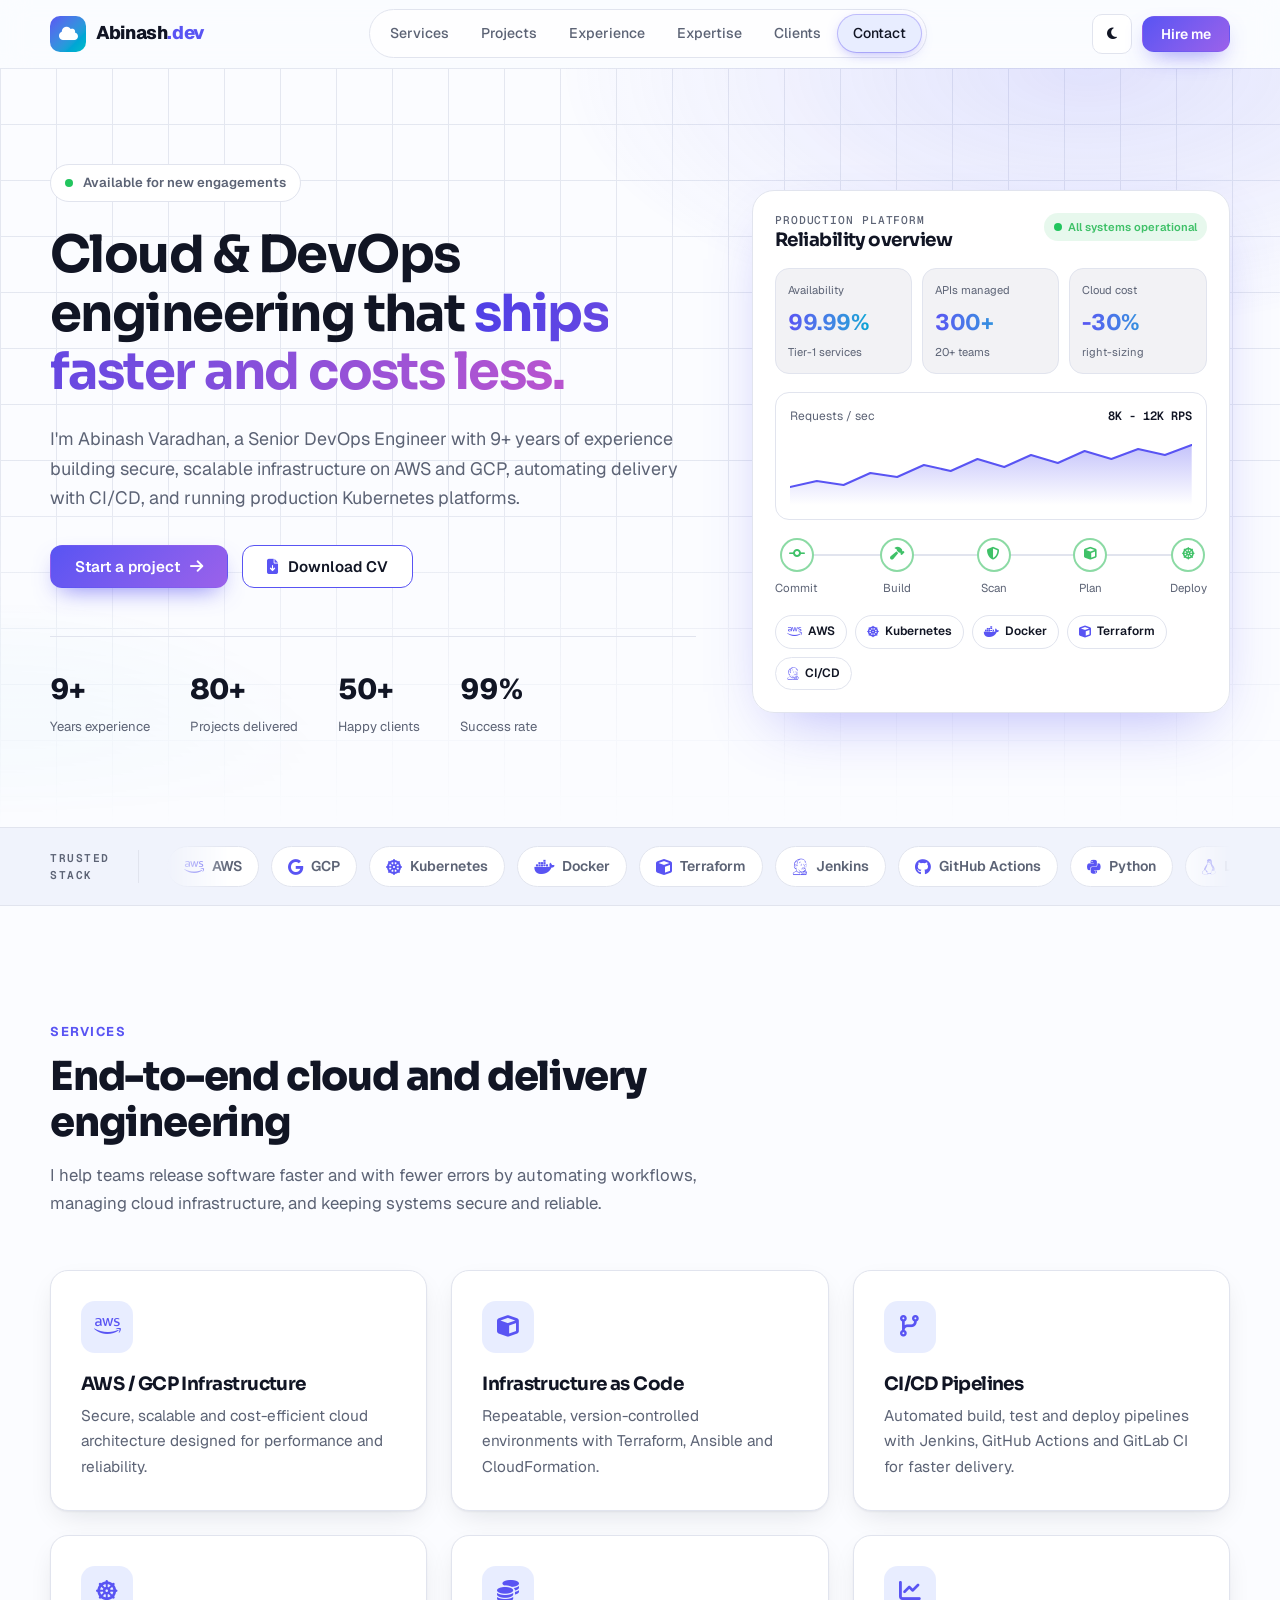
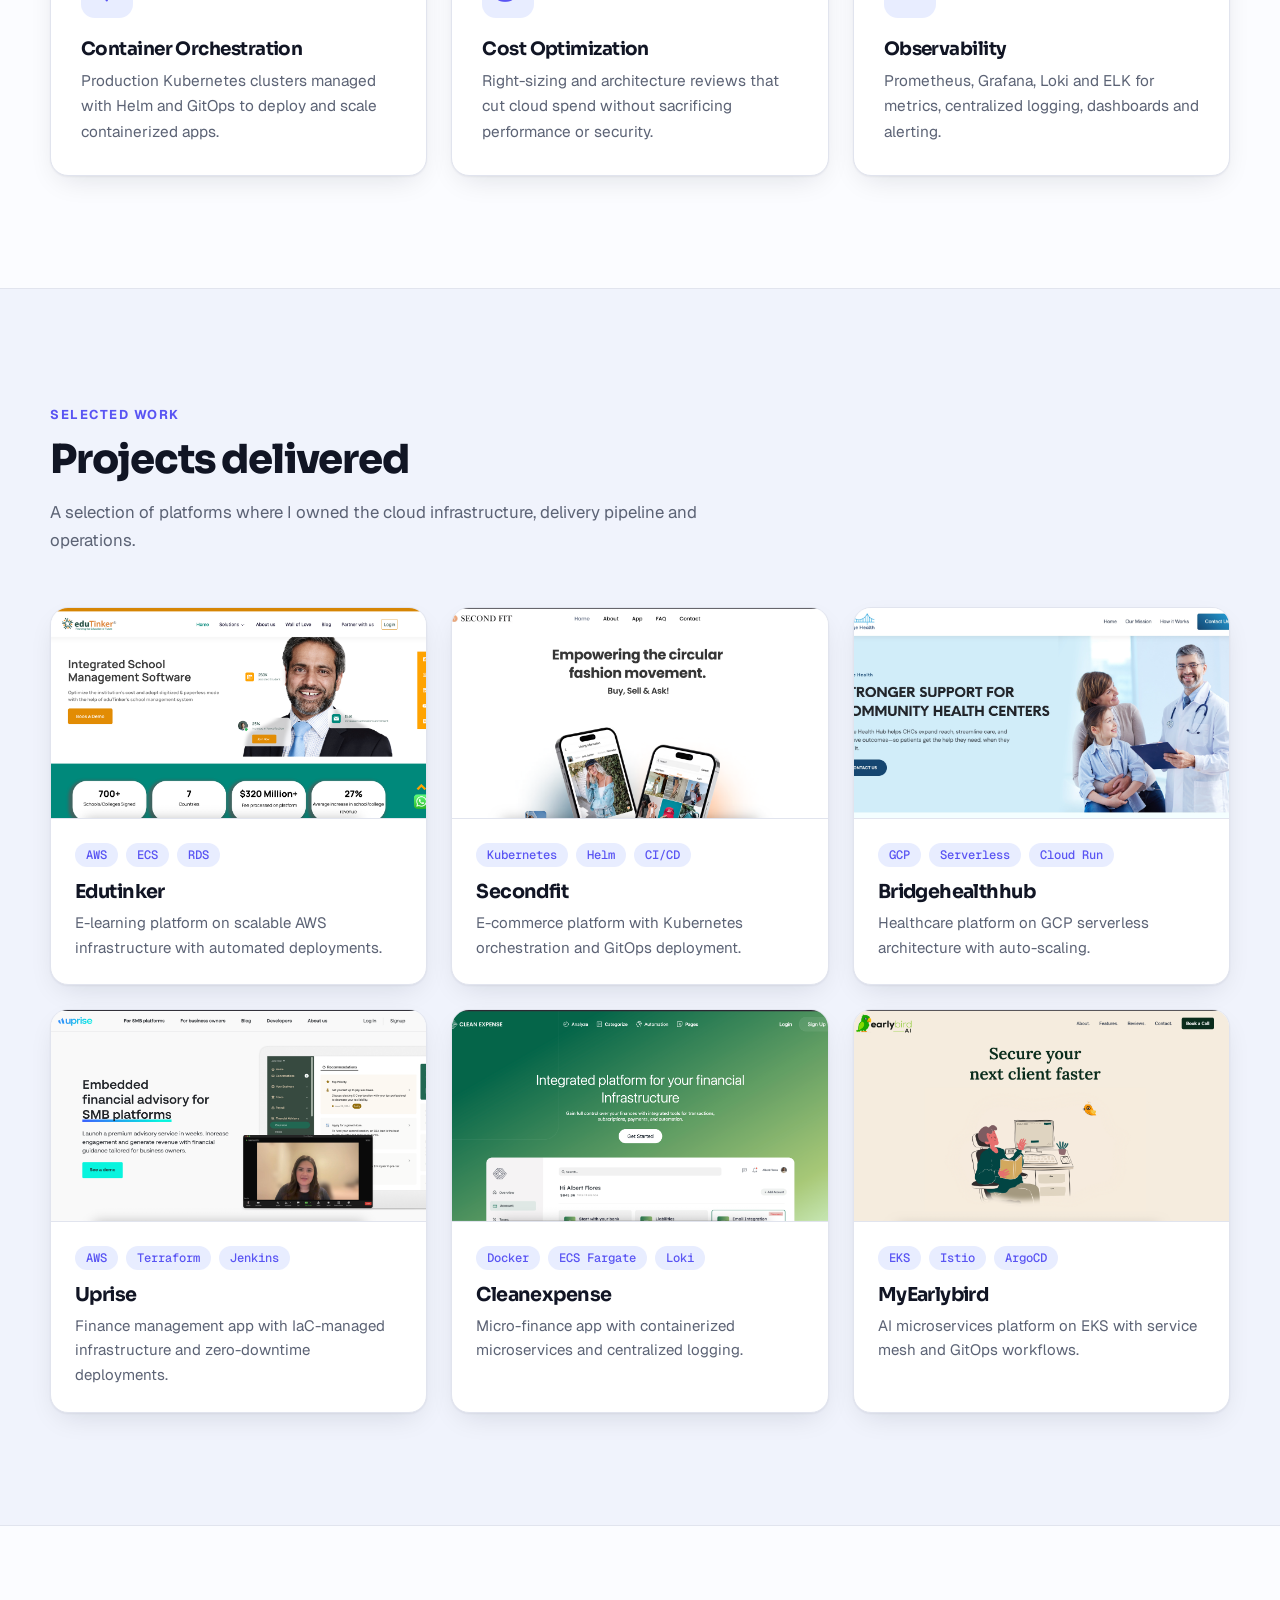
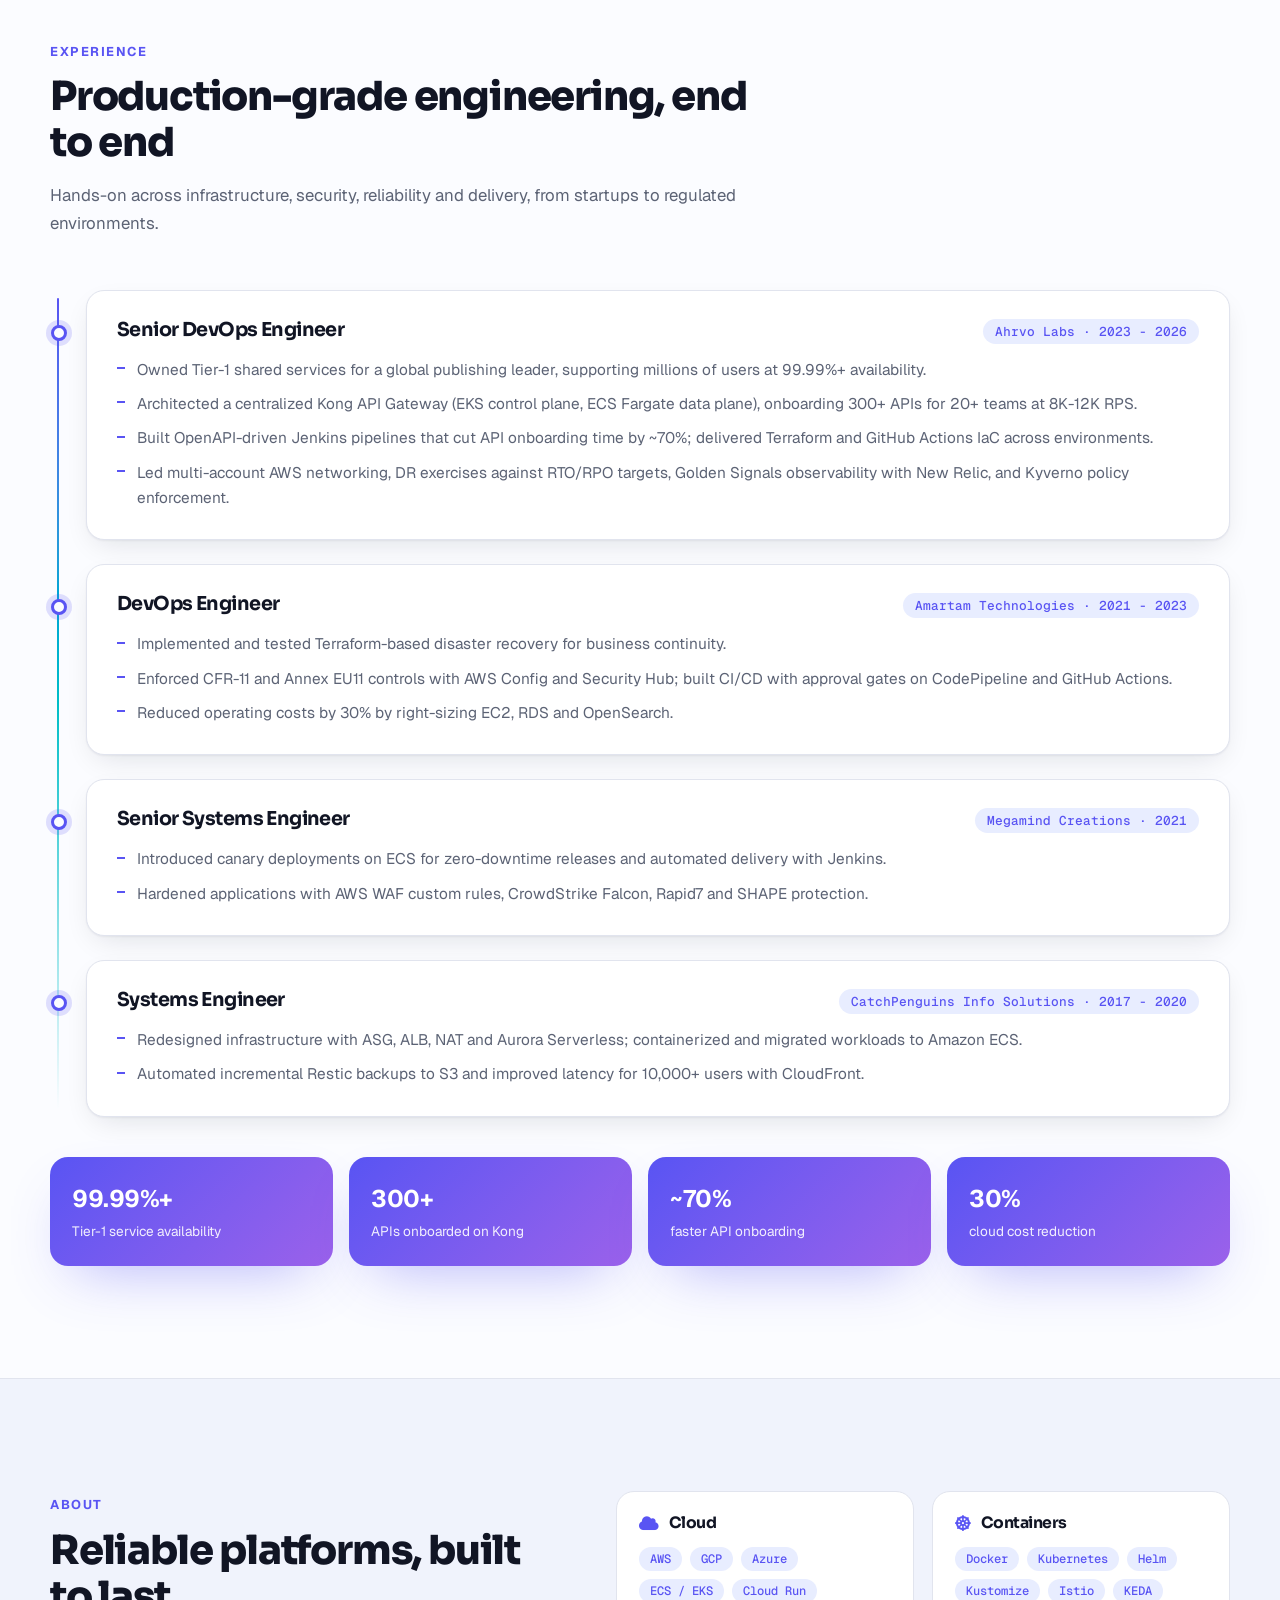
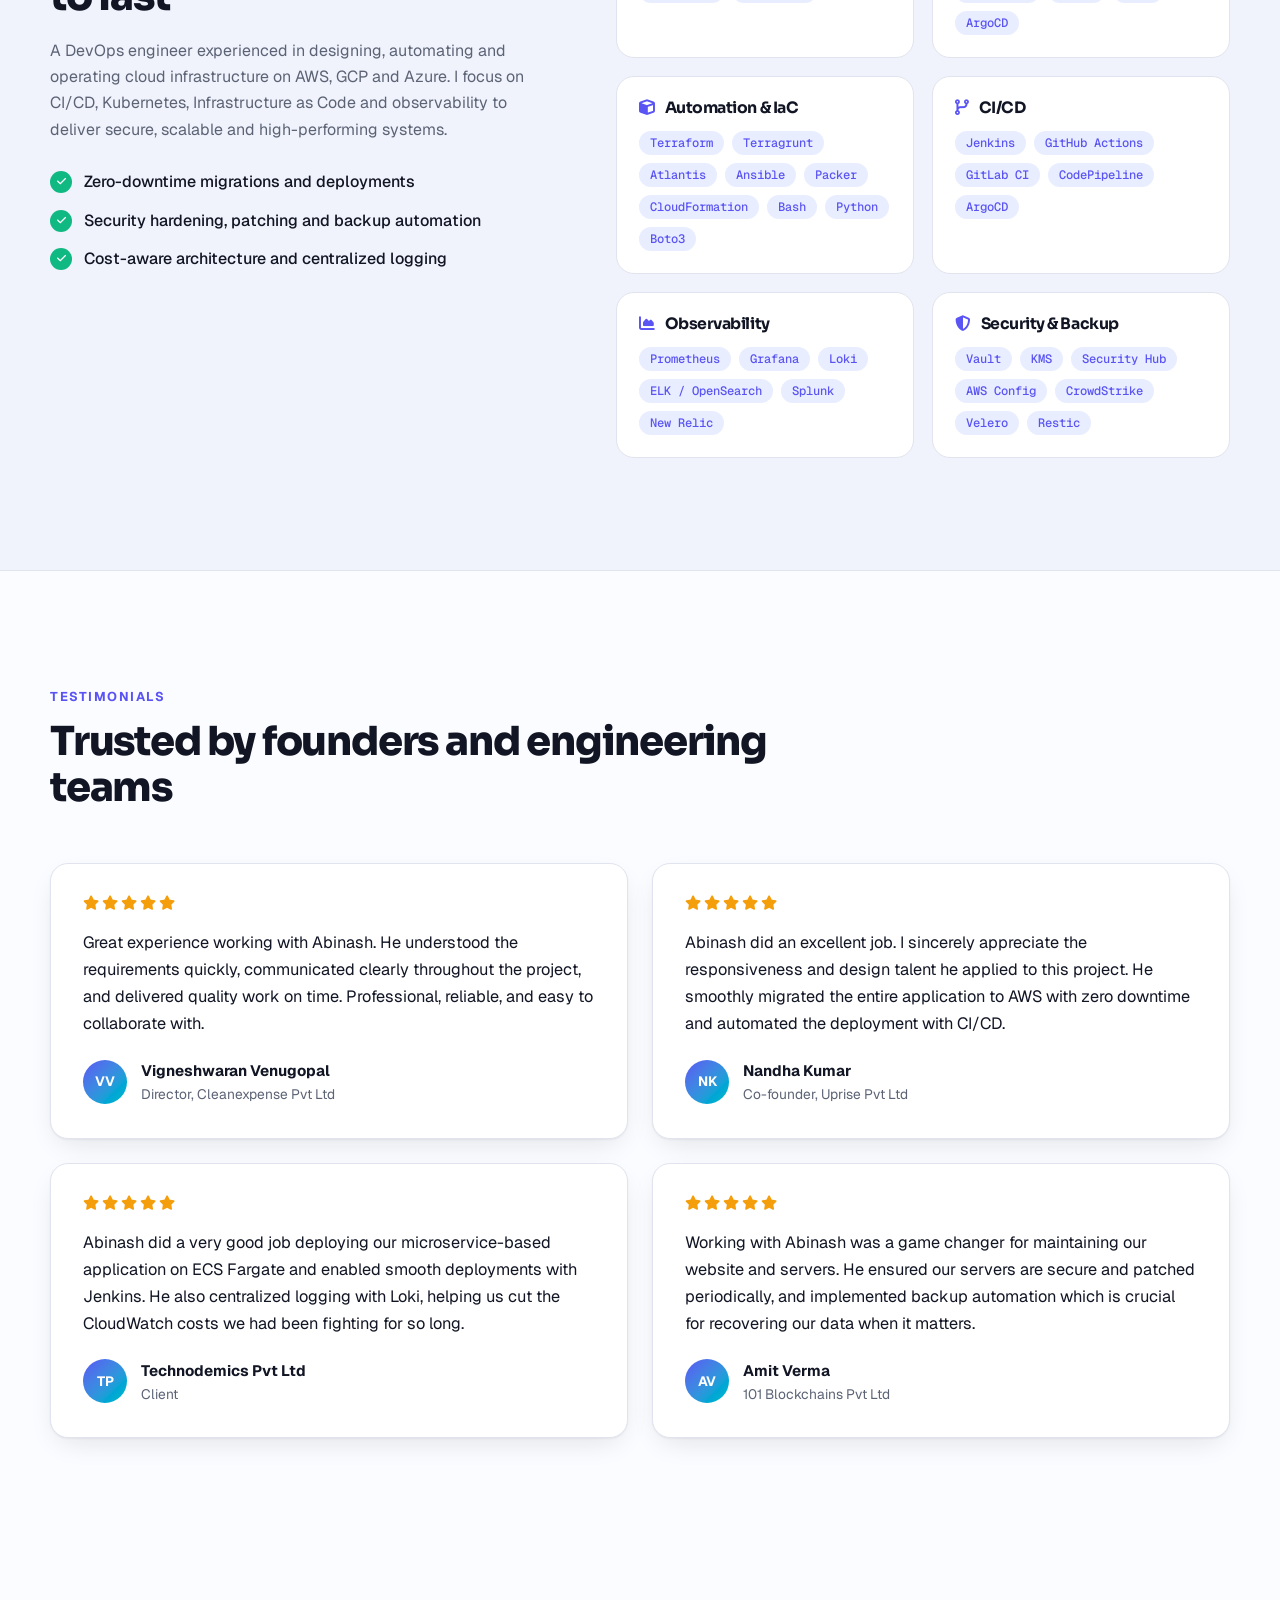
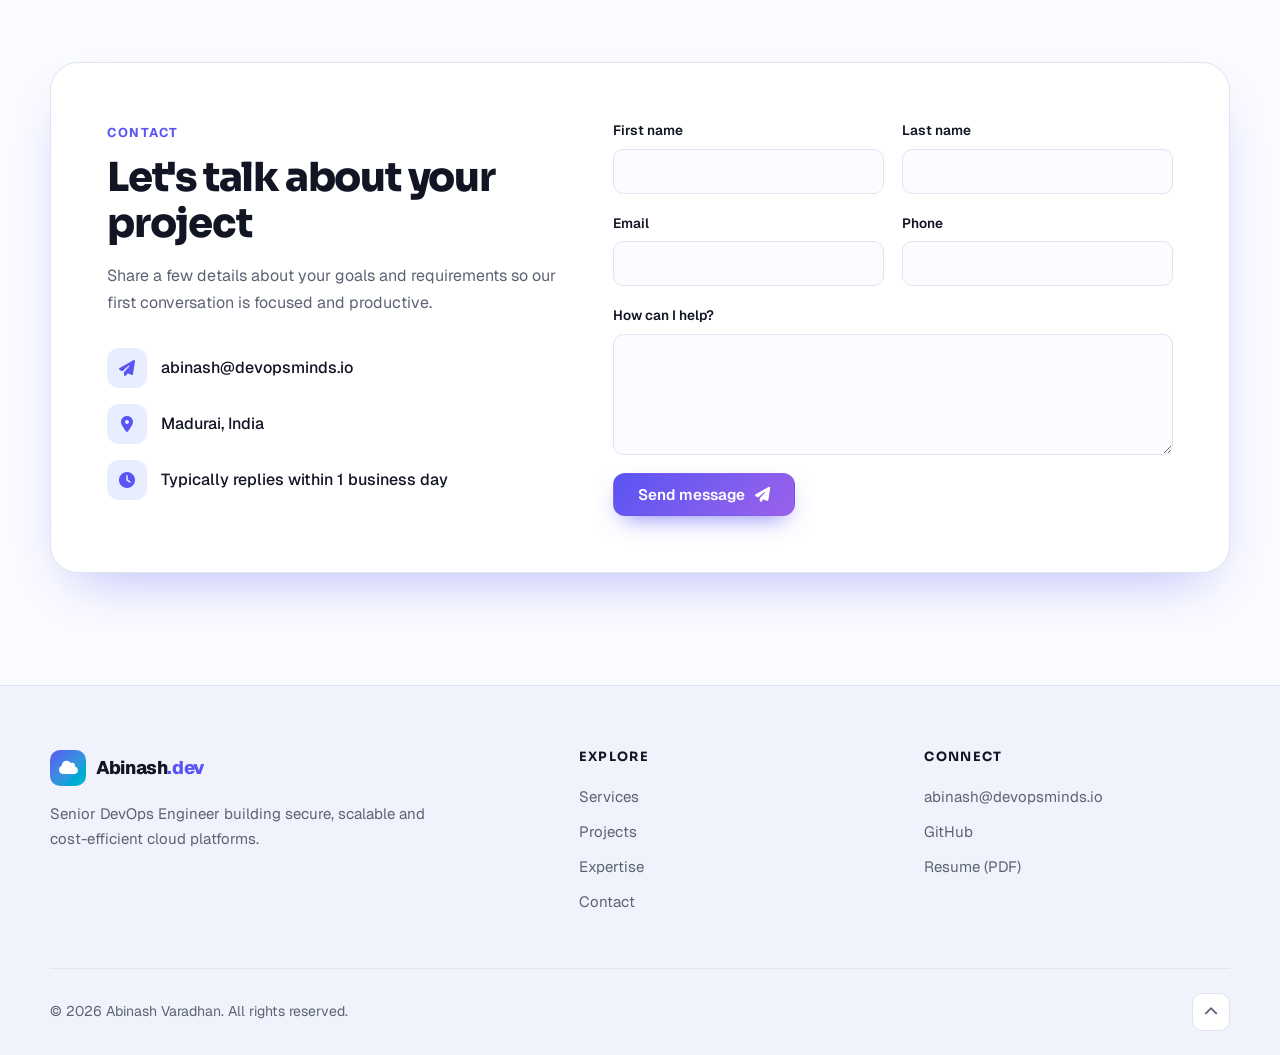
==== commit c4da7c0a: "Switch headings to Sora; remove organization names from resume Co-authored-by: Copilot <223556219+Co" ====
--- a/index.html
+++ b/index.html
@@ -19,7 +19,7 @@
     <link rel="icon" type="image/png" href="./img/fevicon.png" />
     <link rel="preconnect" href="https://fonts.googleapis.com" />
     <link rel="preconnect" href="https://fonts.gstatic.com" crossorigin />
-    <link rel="stylesheet" href="https://fonts.googleapis.com/css2?family=Geist:wght@400;500;600;700;800&family=Geist+Mono:wght@500&display=swap" />
+    <link rel="stylesheet" href="https://fonts.googleapis.com/css2?family=Geist:wght@400;500;600;700;800&family=Geist+Mono:wght@500&family=Sora:wght@600;700;800&display=swap" />
     <link rel="stylesheet" href="https://cdnjs.cloudflare.com/ajax/libs/font-awesome/6.4.0/css/all.min.css" />
     <link rel="stylesheet" href="./css/style.css" />
     <script>
--- a/css/style.css
+++ b/css/style.css
@@ -16,6 +16,7 @@
   --radius: 18px;
   --header-h: 68px;
   --font: "Geist", "Inter", system-ui, -apple-system, "Segoe UI", sans-serif;
+  --display: "Sora", "Geist", system-ui, sans-serif;
   --mono: "Geist Mono", ui-monospace, "SF Mono", monospace;
   color-scheme: light;
 }
@@ -373,12 +374,13 @@
 h1,
 h2,
 h3 {
-  letter-spacing: -0.025em;
+  font-family: var(--display);
+  letter-spacing: -0.03em;
   line-height: 1.15;
 }
 h1 {
-  font-size: clamp(2.2rem, 4.6vw, 3.4rem);
-  font-weight: 800;
+  font-size: clamp(2.1rem, 4.3vw, 3.2rem);
+  font-weight: 700;
 }
 .gradient-text {
   background: var(--grad-text);
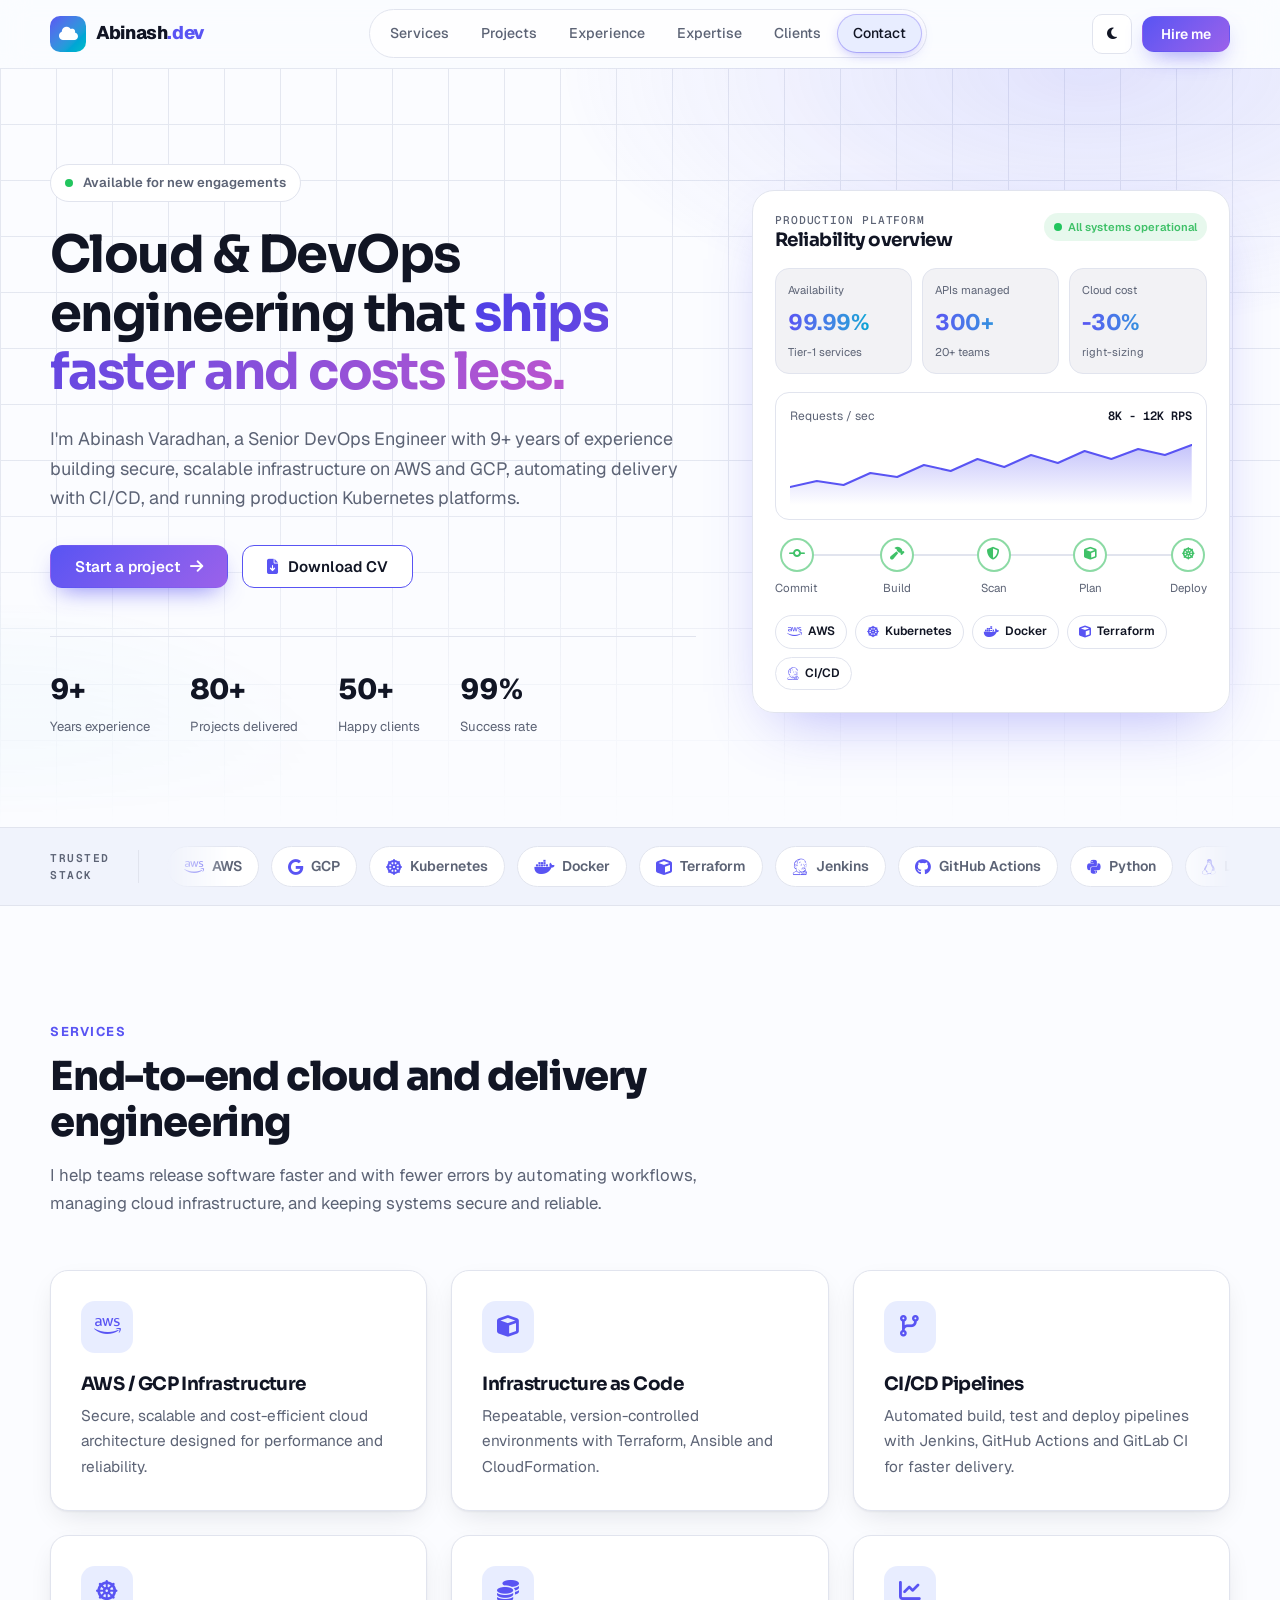
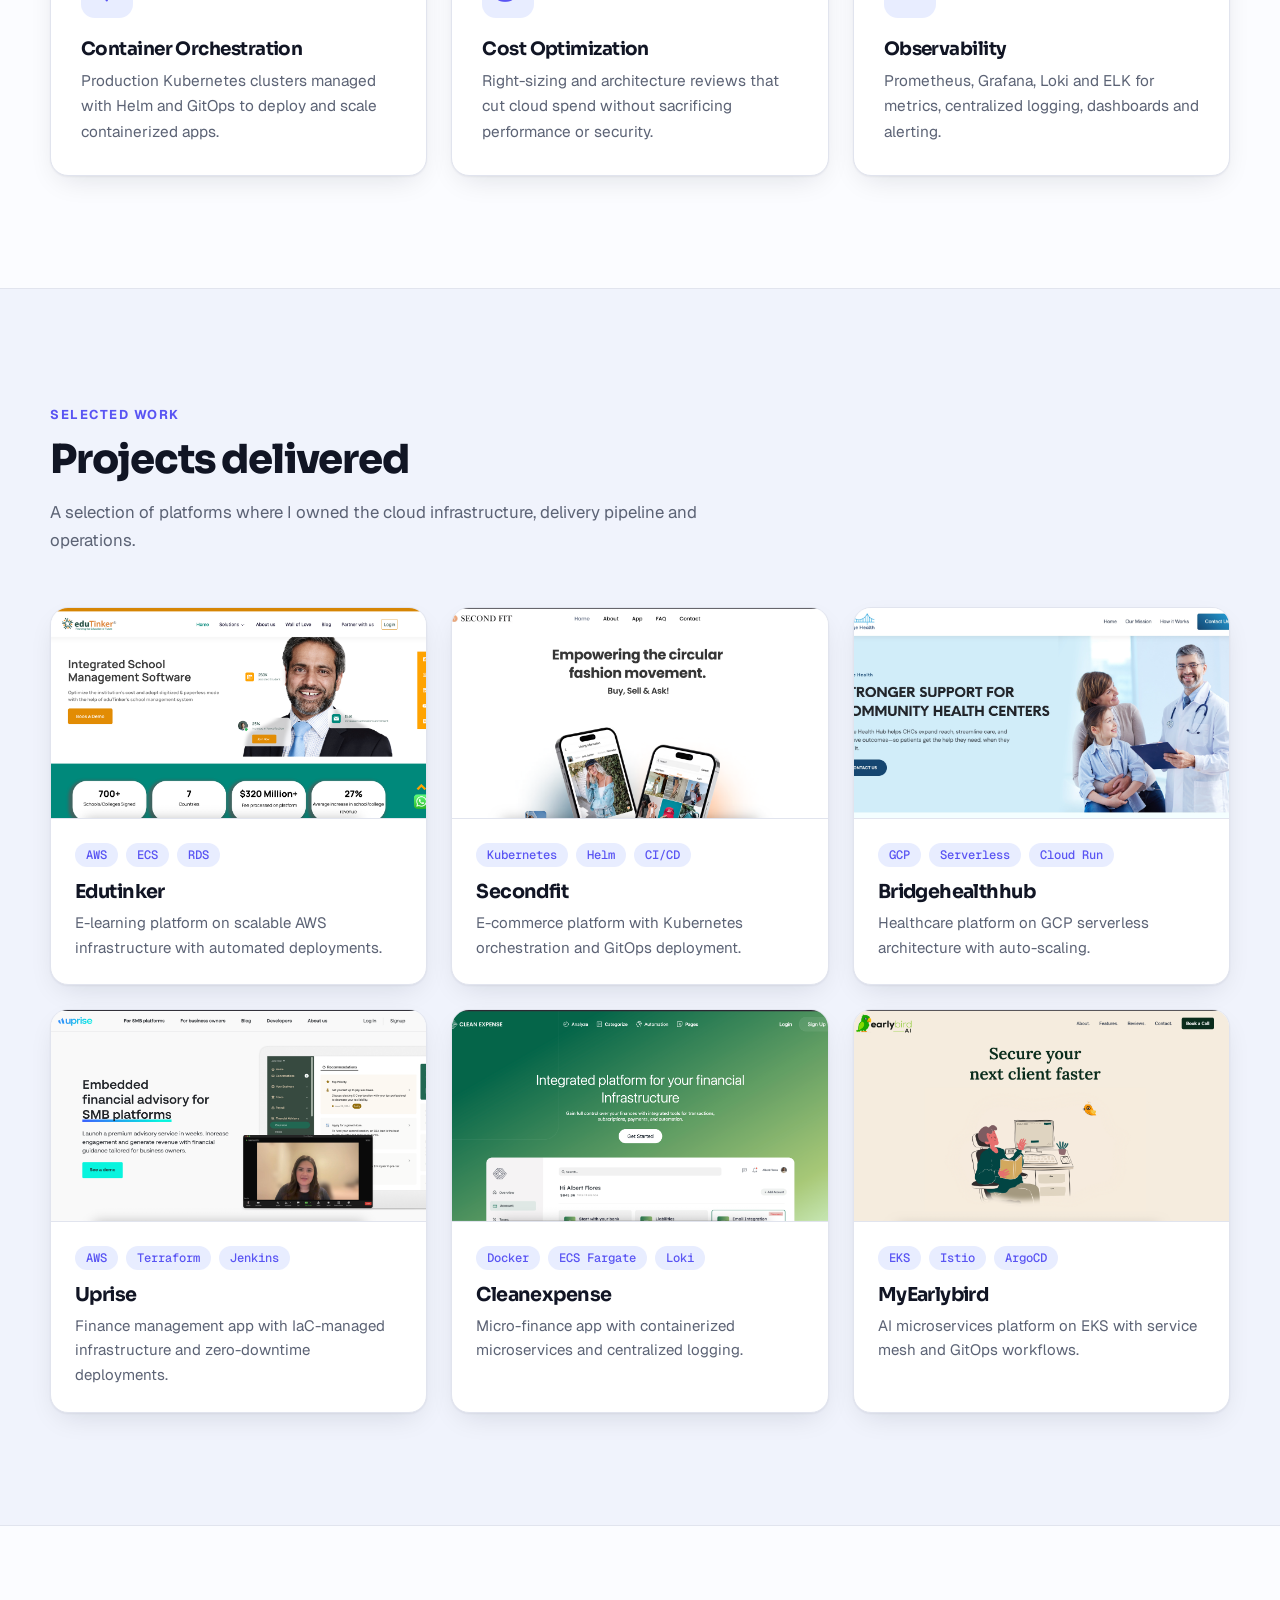
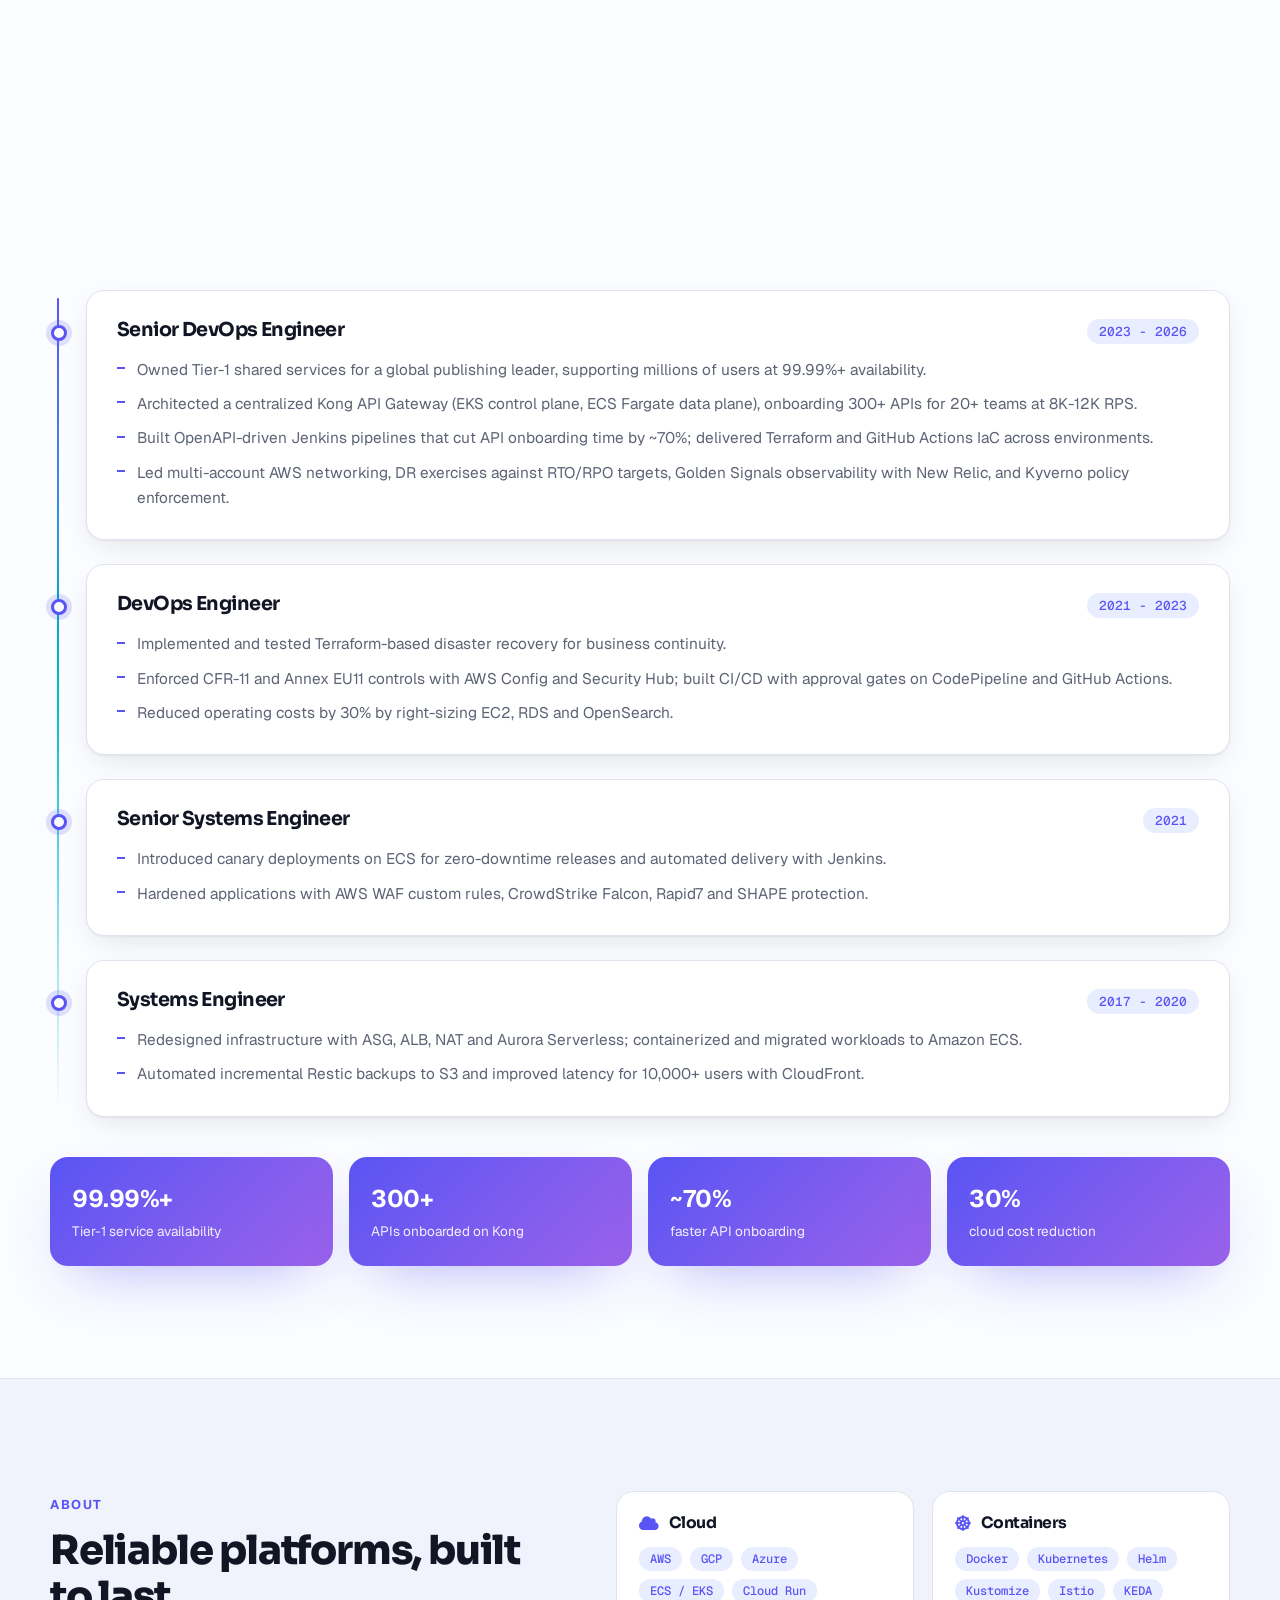
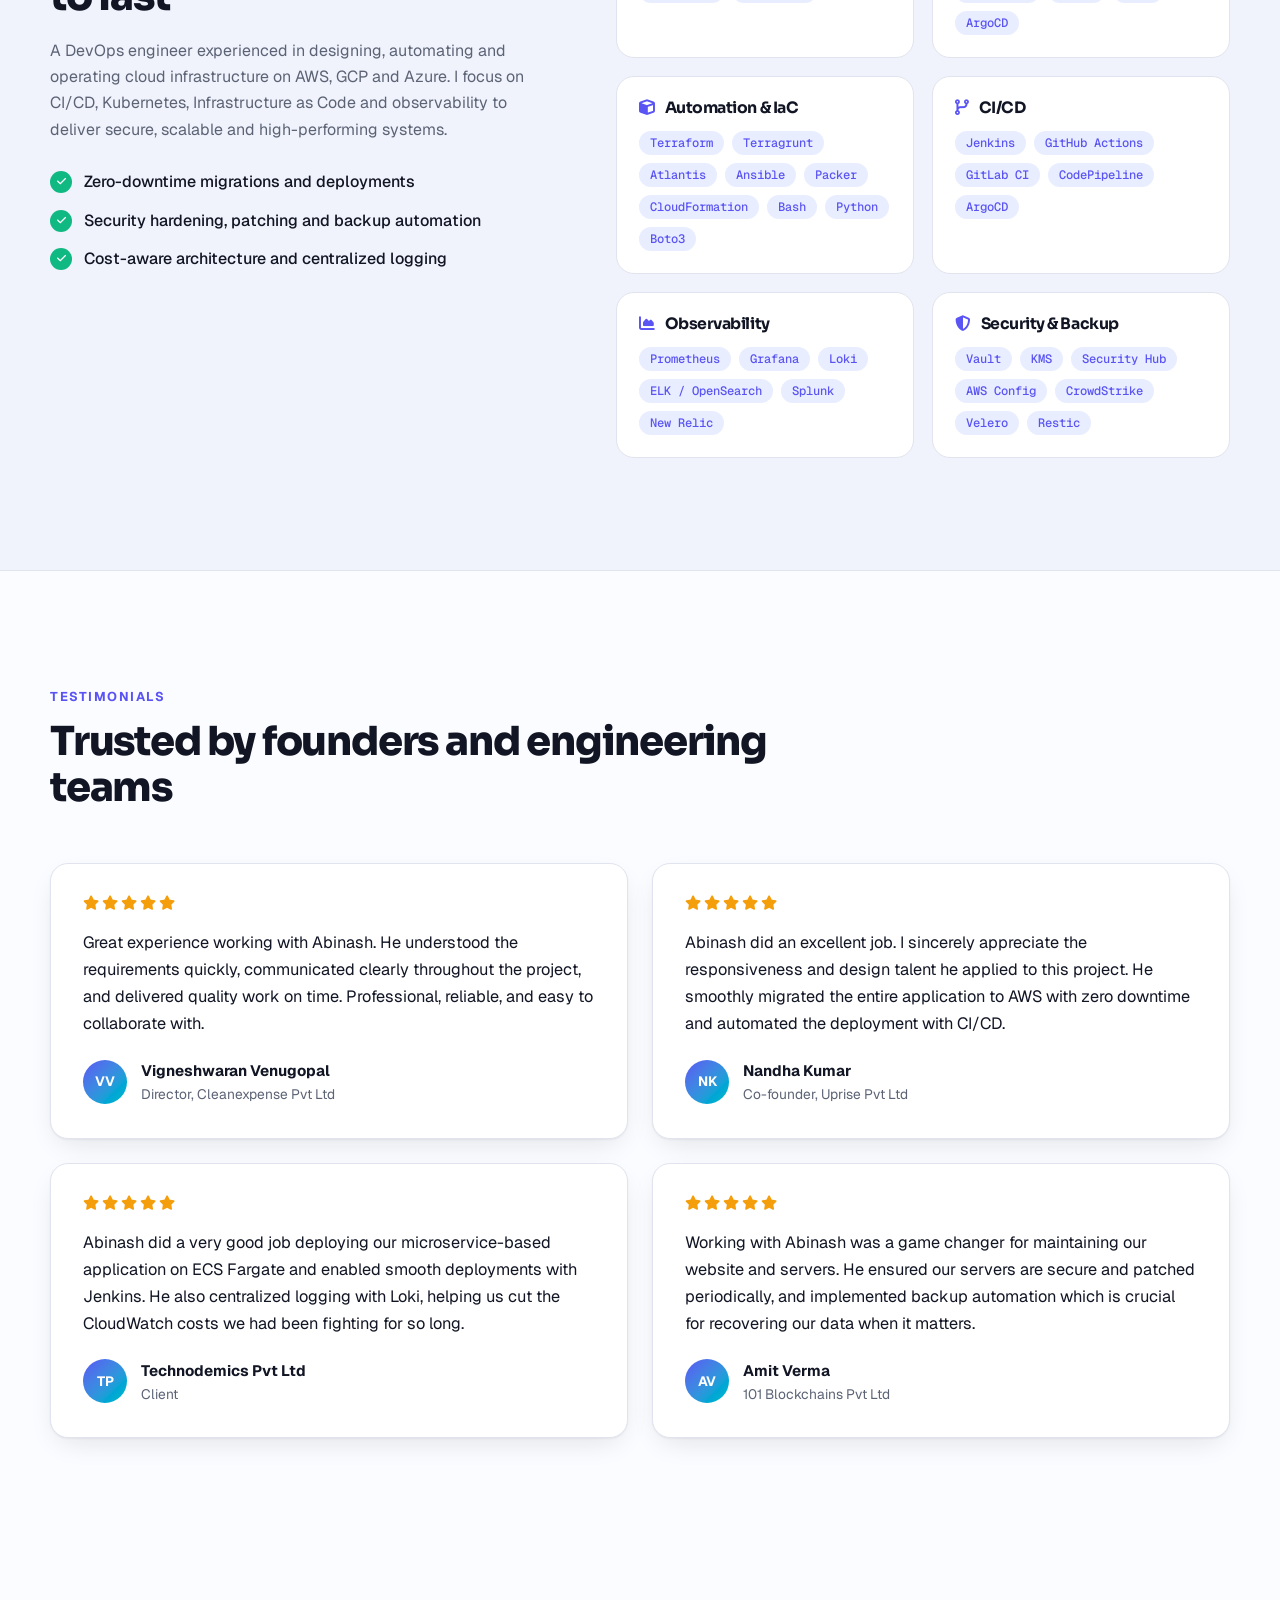
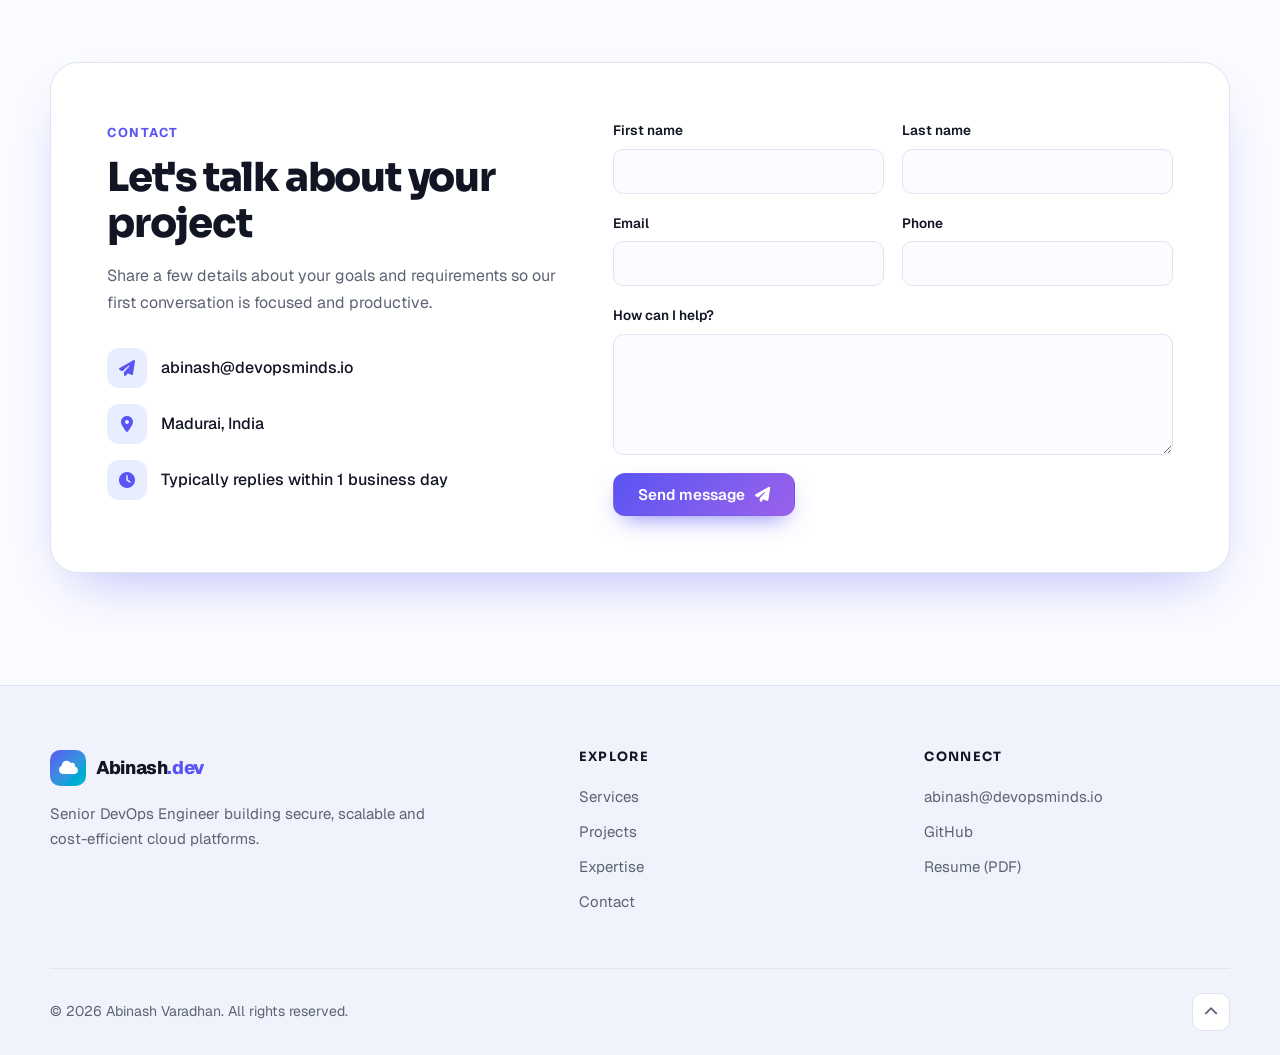
==== commit b11ddafc: "Remove company names from Experience section Co-authored-by: Copilot <223556219+Copilot@users.norepl" ====
--- a/index.html
+++ b/index.html
@@ -291,7 +291,7 @@
             <li class="tl-item reveal">
               <div class="tl-head">
                 <h3>Senior DevOps Engineer</h3>
-                <span class="tl-org">Ahrvo Labs &middot; 2023 - 2026</span>
+                <span class="tl-org">2023 - 2026</span>
               </div>
               <ul class="bullets">
                 <li>Owned Tier-1 shared services for a global publishing leader, supporting millions of users at 99.99%+ availability.</li>
@@ -303,7 +303,7 @@
             <li class="tl-item reveal">
               <div class="tl-head">
                 <h3>DevOps Engineer</h3>
-                <span class="tl-org">Amartam Technologies &middot; 2021 - 2023</span>
+                <span class="tl-org">2021 - 2023</span>
               </div>
               <ul class="bullets">
                 <li>Implemented and tested Terraform-based disaster recovery for business continuity.</li>
@@ -314,7 +314,7 @@
             <li class="tl-item reveal">
               <div class="tl-head">
                 <h3>Senior Systems Engineer</h3>
-                <span class="tl-org">Megamind Creations &middot; 2021</span>
+                <span class="tl-org">2021</span>
               </div>
               <ul class="bullets">
                 <li>Introduced canary deployments on ECS for zero-downtime releases and automated delivery with Jenkins.</li>
@@ -324,7 +324,7 @@
             <li class="tl-item reveal">
               <div class="tl-head">
                 <h3>Systems Engineer</h3>
-                <span class="tl-org">CatchPenguins Info Solutions &middot; 2017 - 2020</span>
+                <span class="tl-org">2017 - 2020</span>
               </div>
               <ul class="bullets">
                 <li>Redesigned infrastructure with ASG, ALB, NAT and Aurora Serverless; containerized and migrated workloads to Amazon ECS.</li>
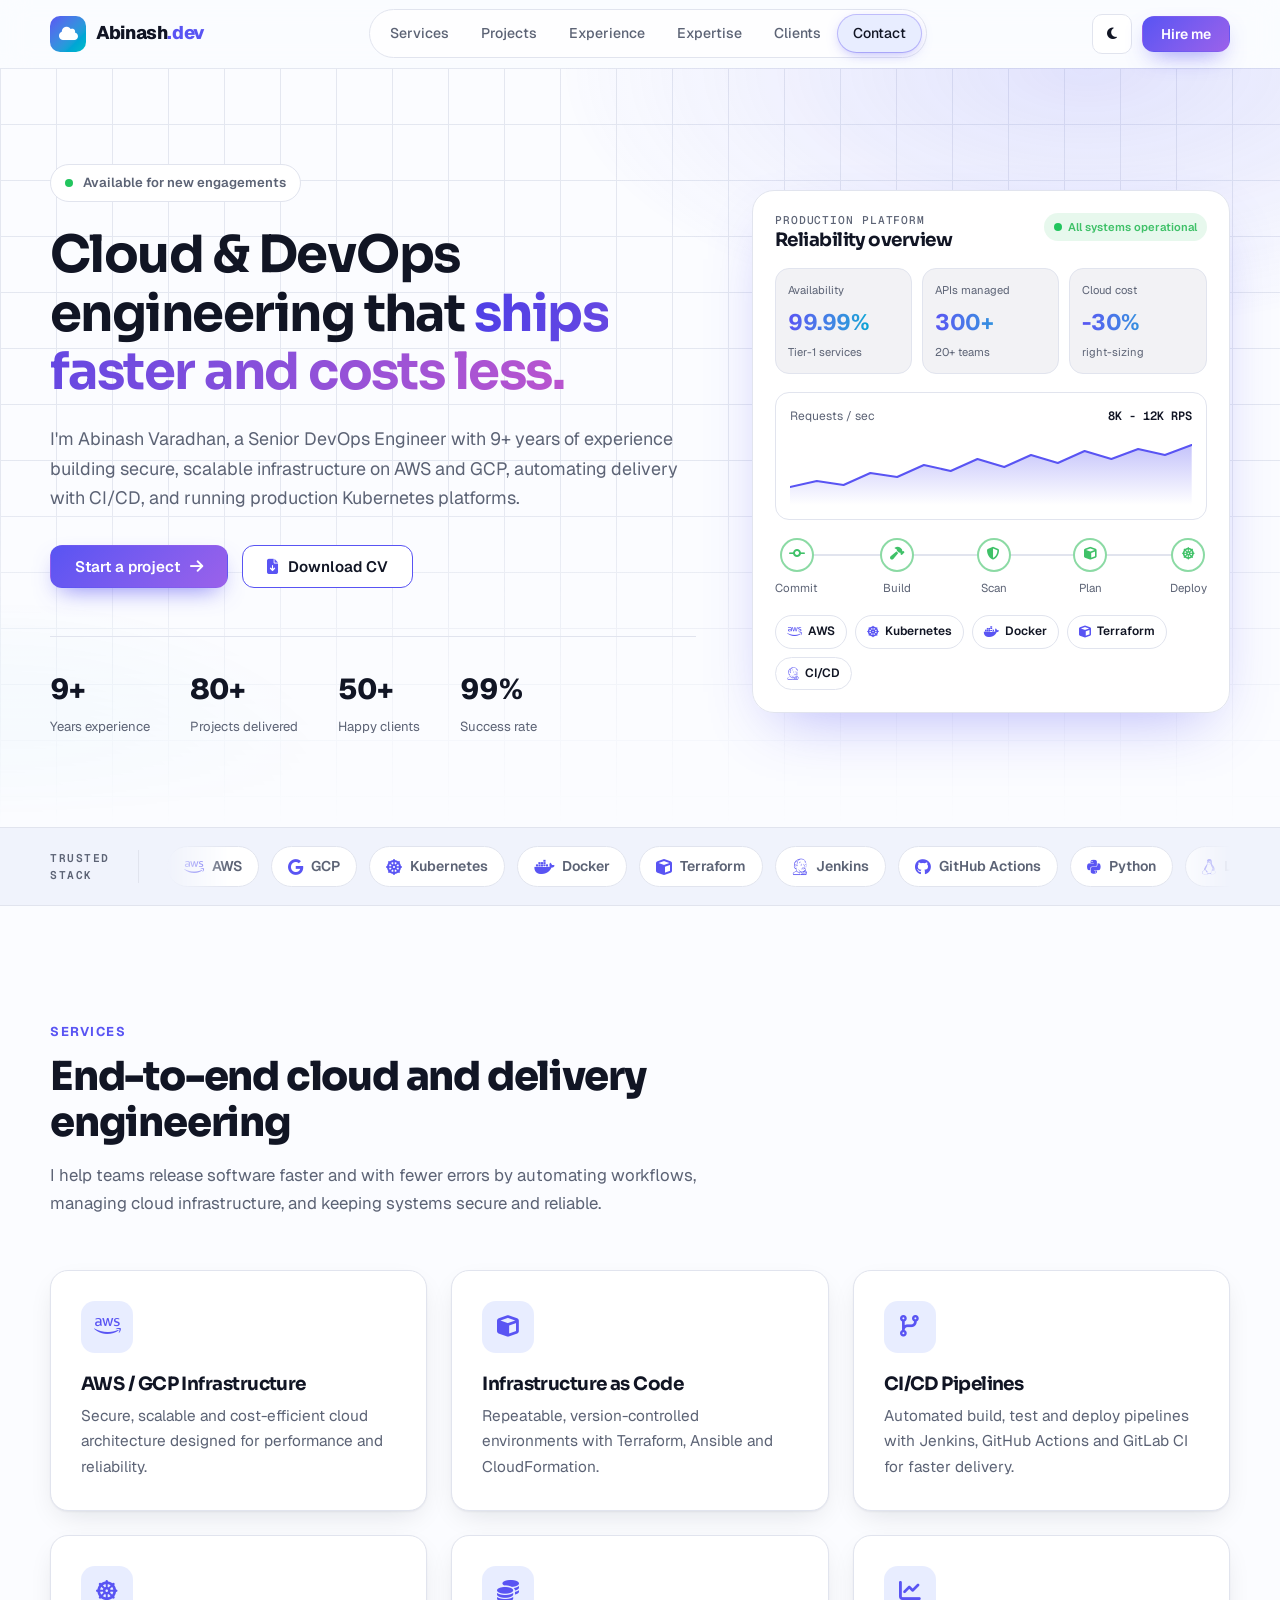
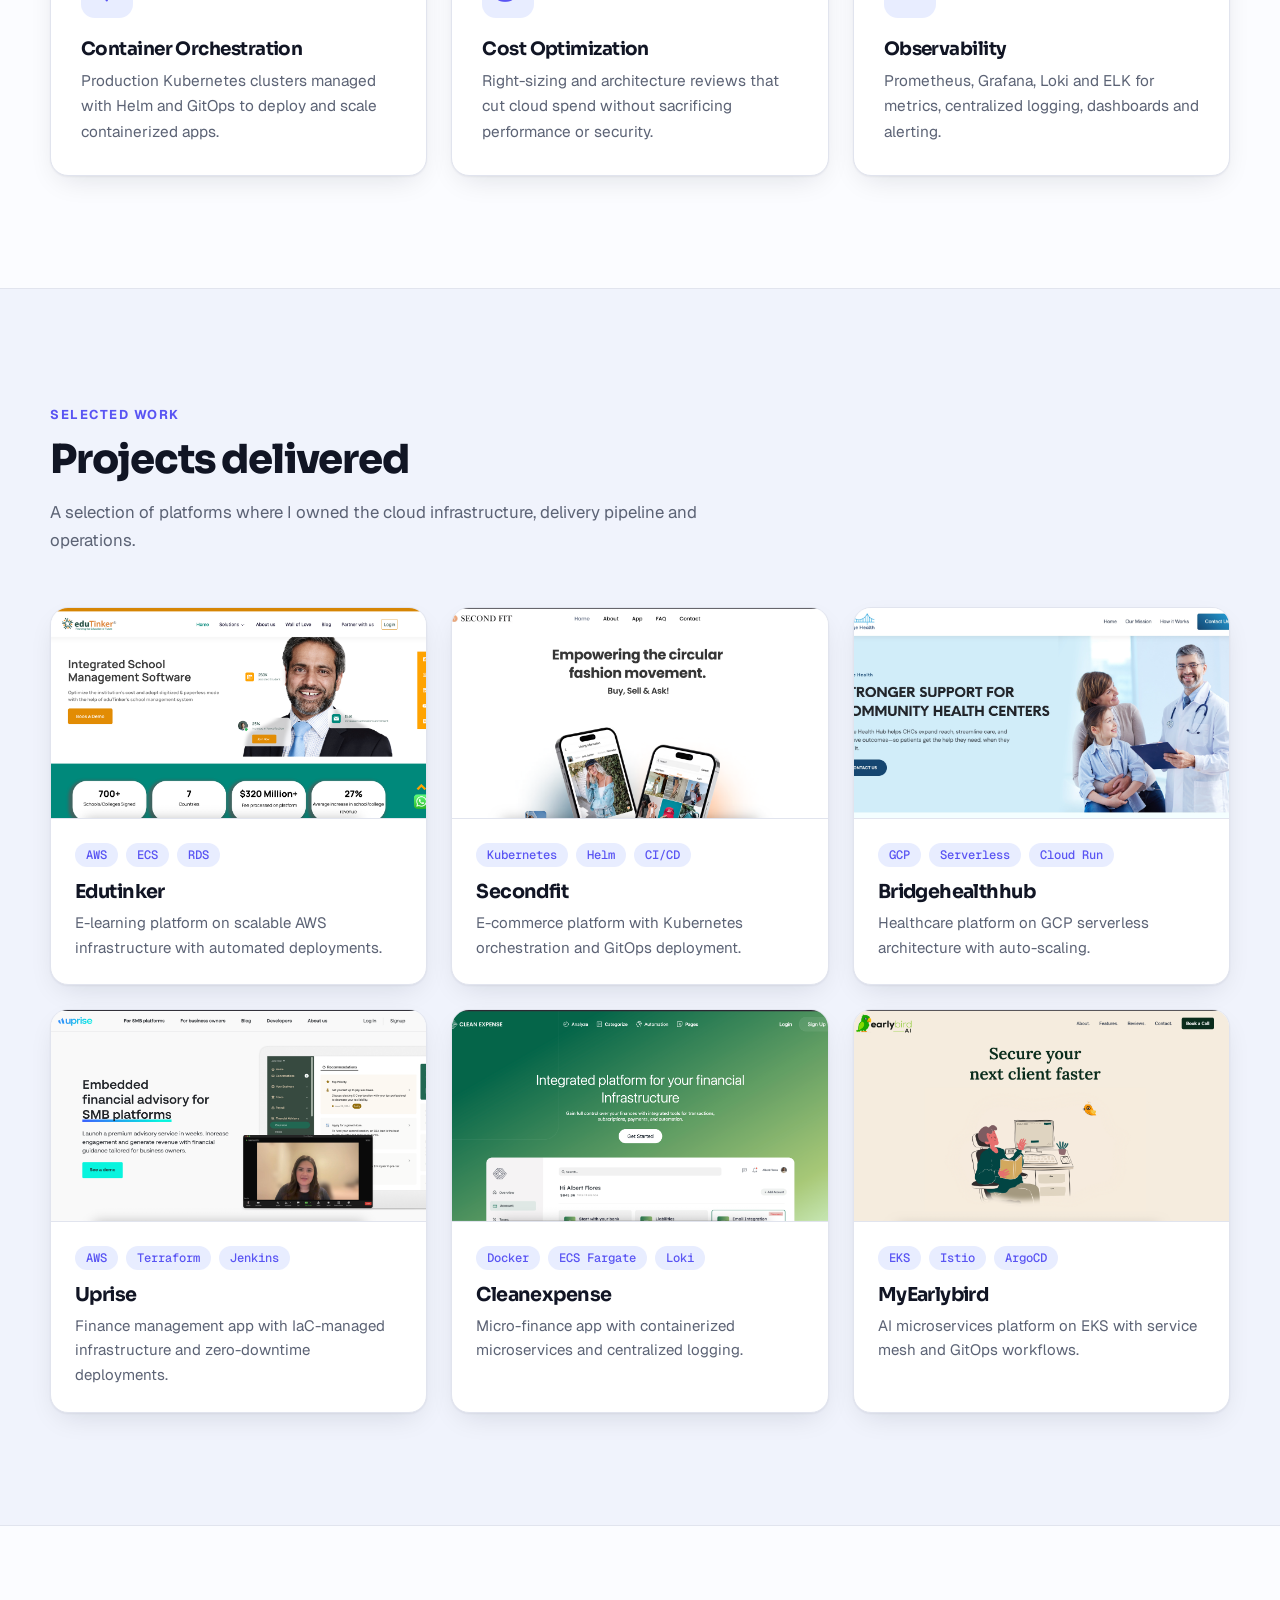
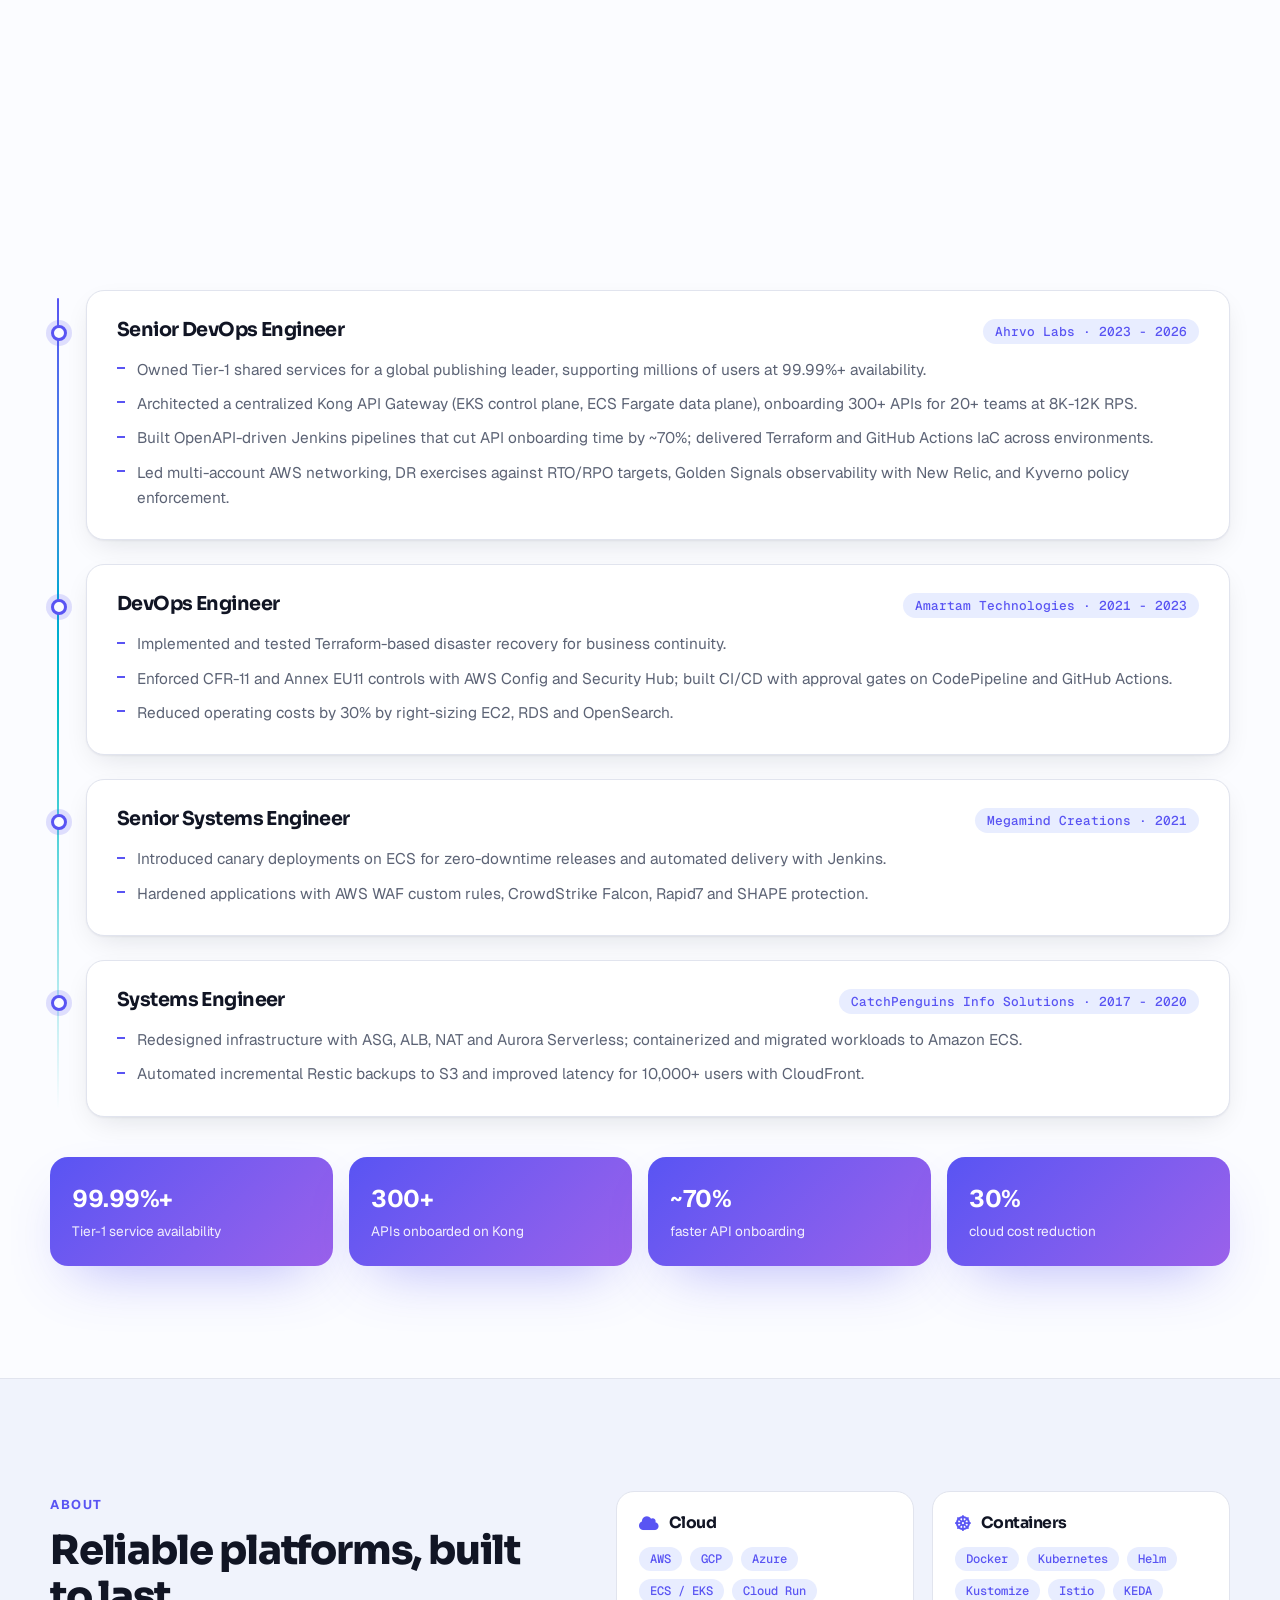
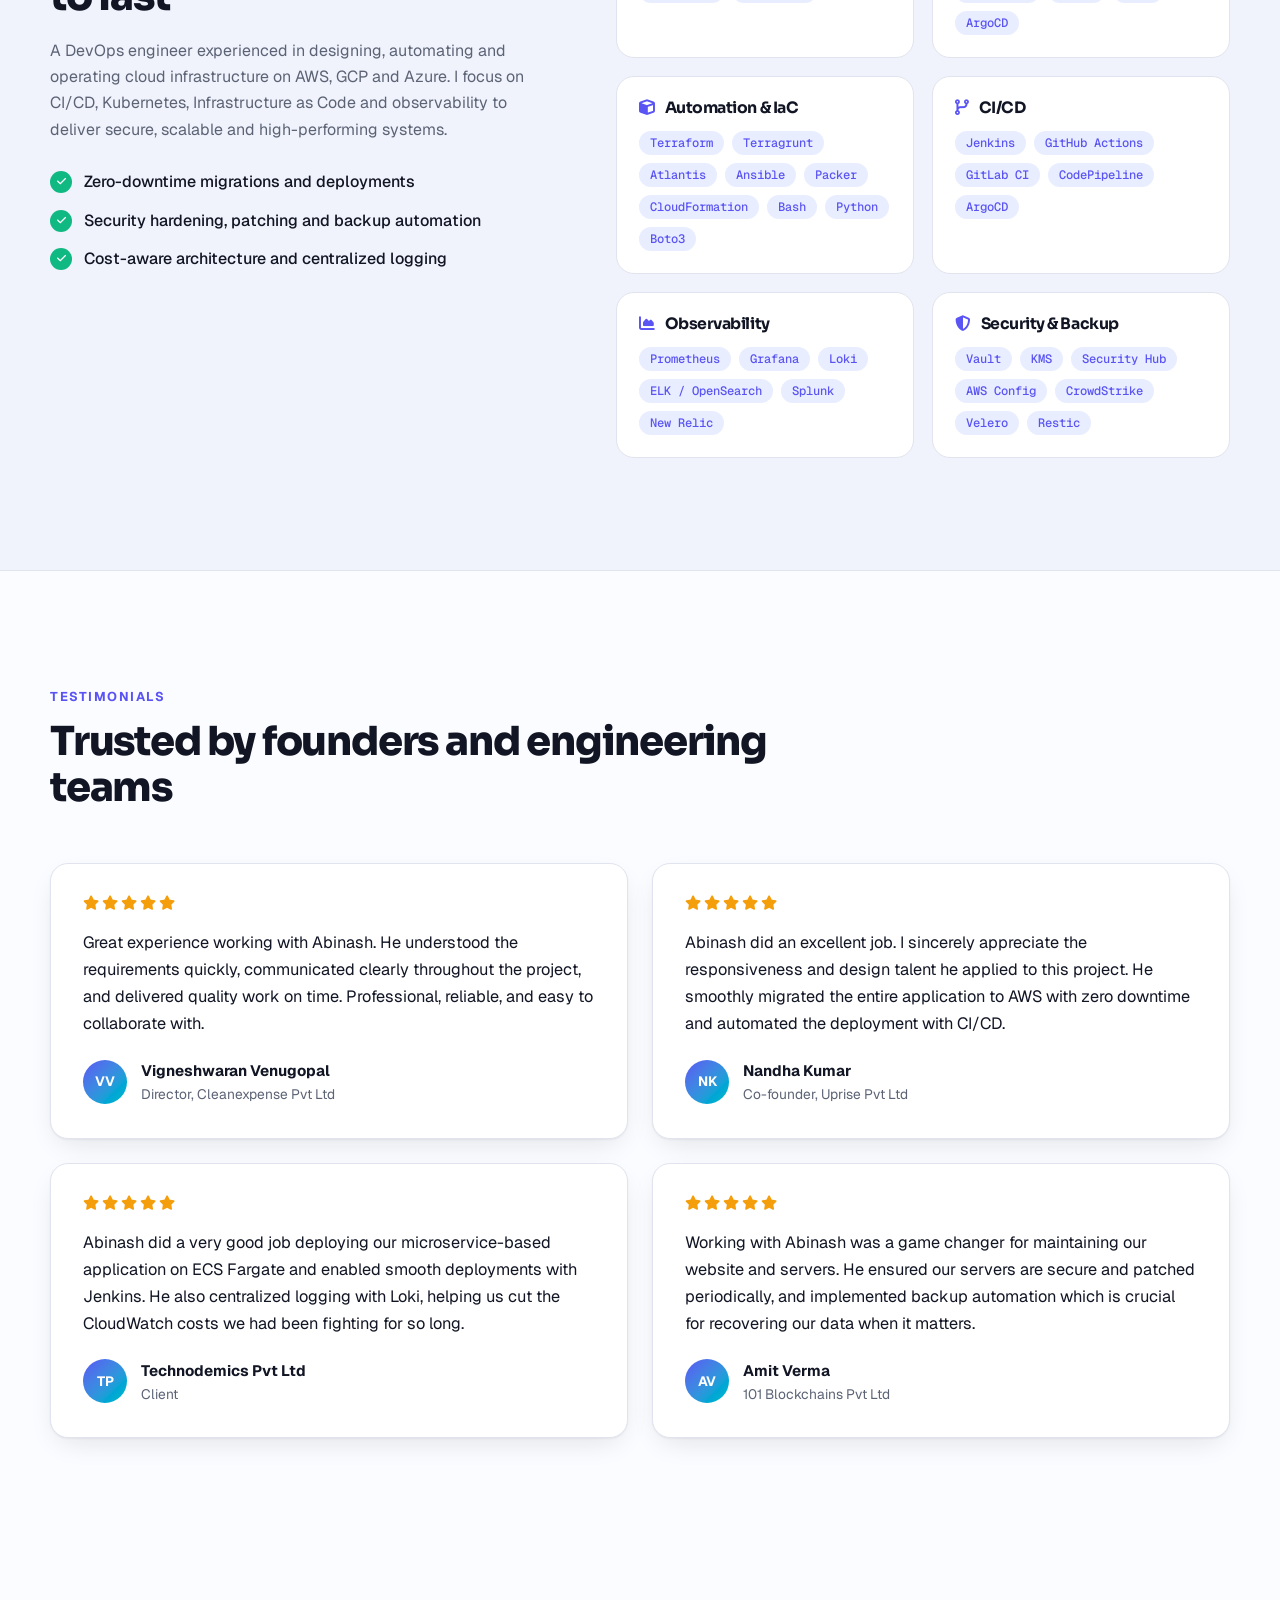
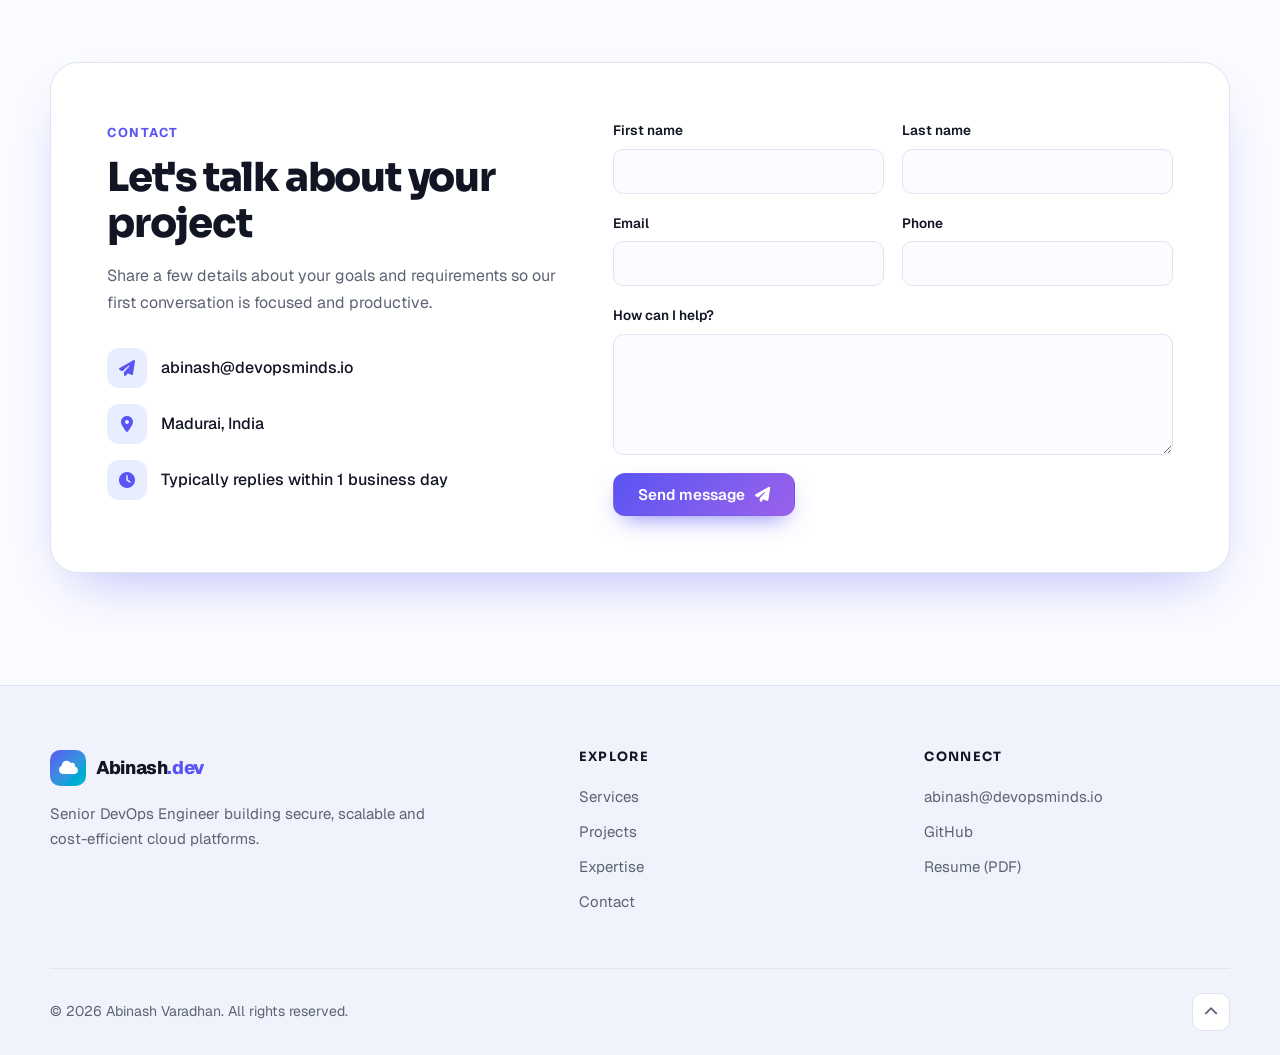
==== commit 65f5e69a: "Restore company names; drop job locations from resume Co-authored-by: Copilot <223556219+Copilot@use" ====
--- a/index.html
+++ b/index.html
@@ -291,7 +291,7 @@
             <li class="tl-item reveal">
               <div class="tl-head">
                 <h3>Senior DevOps Engineer</h3>
-                <span class="tl-org">2023 - 2026</span>
+                <span class="tl-org">Ahrvo Labs &middot; 2023 - 2026</span>
               </div>
               <ul class="bullets">
                 <li>Owned Tier-1 shared services for a global publishing leader, supporting millions of users at 99.99%+ availability.</li>
@@ -303,7 +303,7 @@
             <li class="tl-item reveal">
               <div class="tl-head">
                 <h3>DevOps Engineer</h3>
-                <span class="tl-org">2021 - 2023</span>
+                <span class="tl-org">Amartam Technologies &middot; 2021 - 2023</span>
               </div>
               <ul class="bullets">
                 <li>Implemented and tested Terraform-based disaster recovery for business continuity.</li>
@@ -314,7 +314,7 @@
             <li class="tl-item reveal">
               <div class="tl-head">
                 <h3>Senior Systems Engineer</h3>
-                <span class="tl-org">2021</span>
+                <span class="tl-org">Megamind Creations &middot; 2021</span>
               </div>
               <ul class="bullets">
                 <li>Introduced canary deployments on ECS for zero-downtime releases and automated delivery with Jenkins.</li>
@@ -324,7 +324,7 @@
             <li class="tl-item reveal">
               <div class="tl-head">
                 <h3>Systems Engineer</h3>
-                <span class="tl-org">2017 - 2020</span>
+                <span class="tl-org">CatchPenguins Info Solutions &middot; 2017 - 2020</span>
               </div>
               <ul class="bullets">
                 <li>Redesigned infrastructure with ASG, ALB, NAT and Aurora Serverless; containerized and migrated workloads to Amazon ECS.</li>
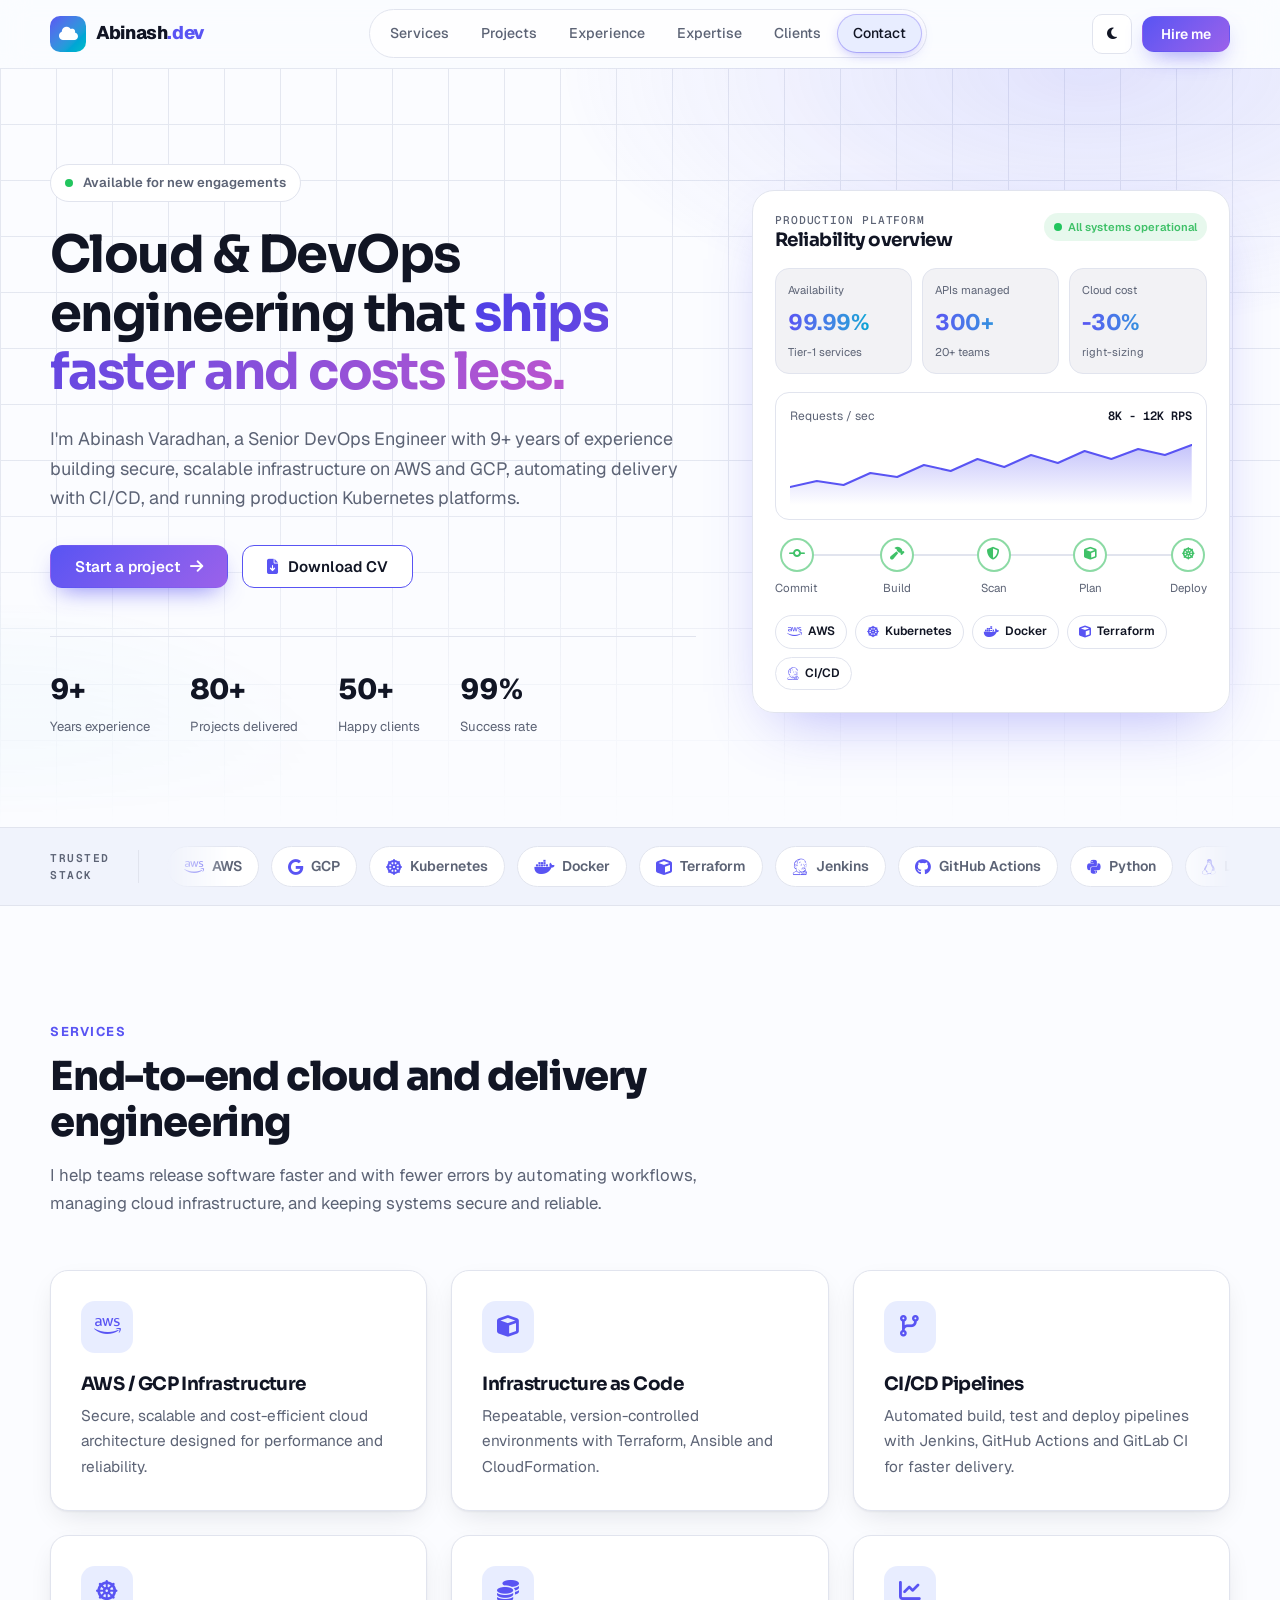
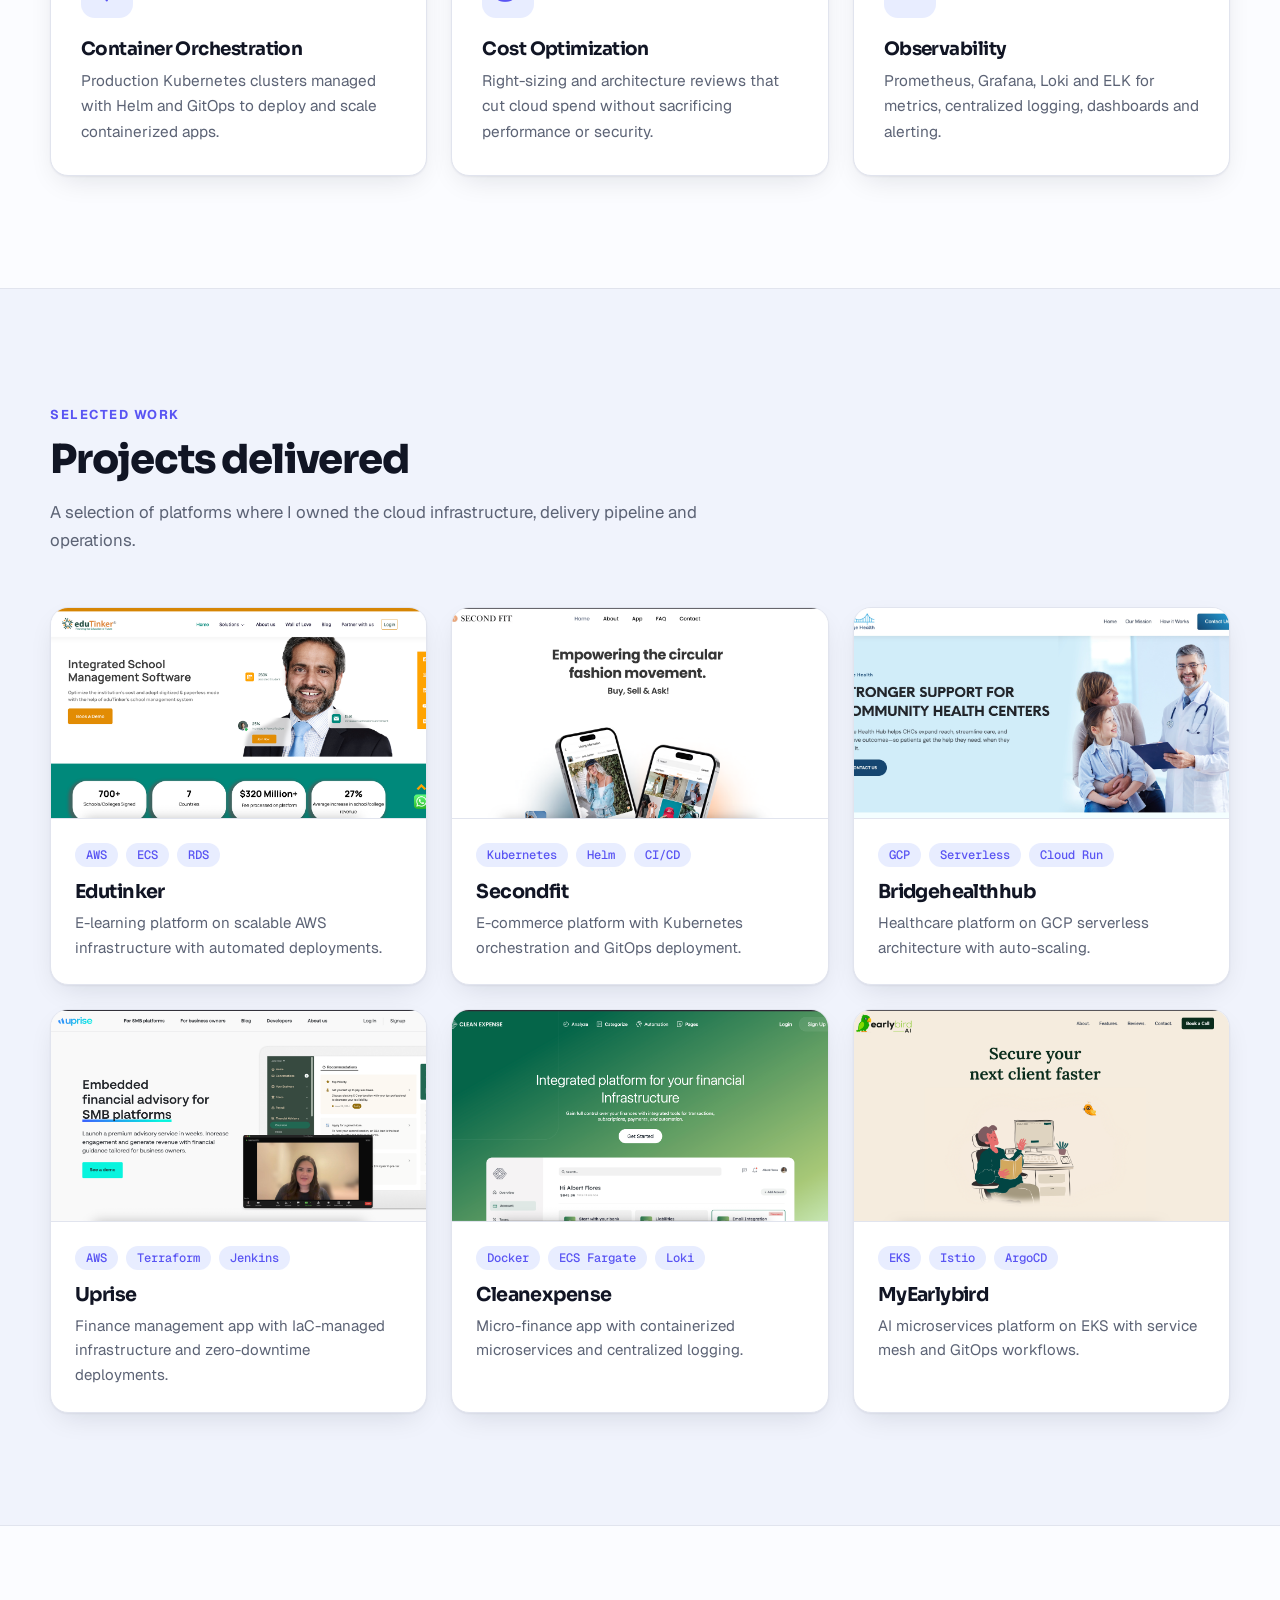
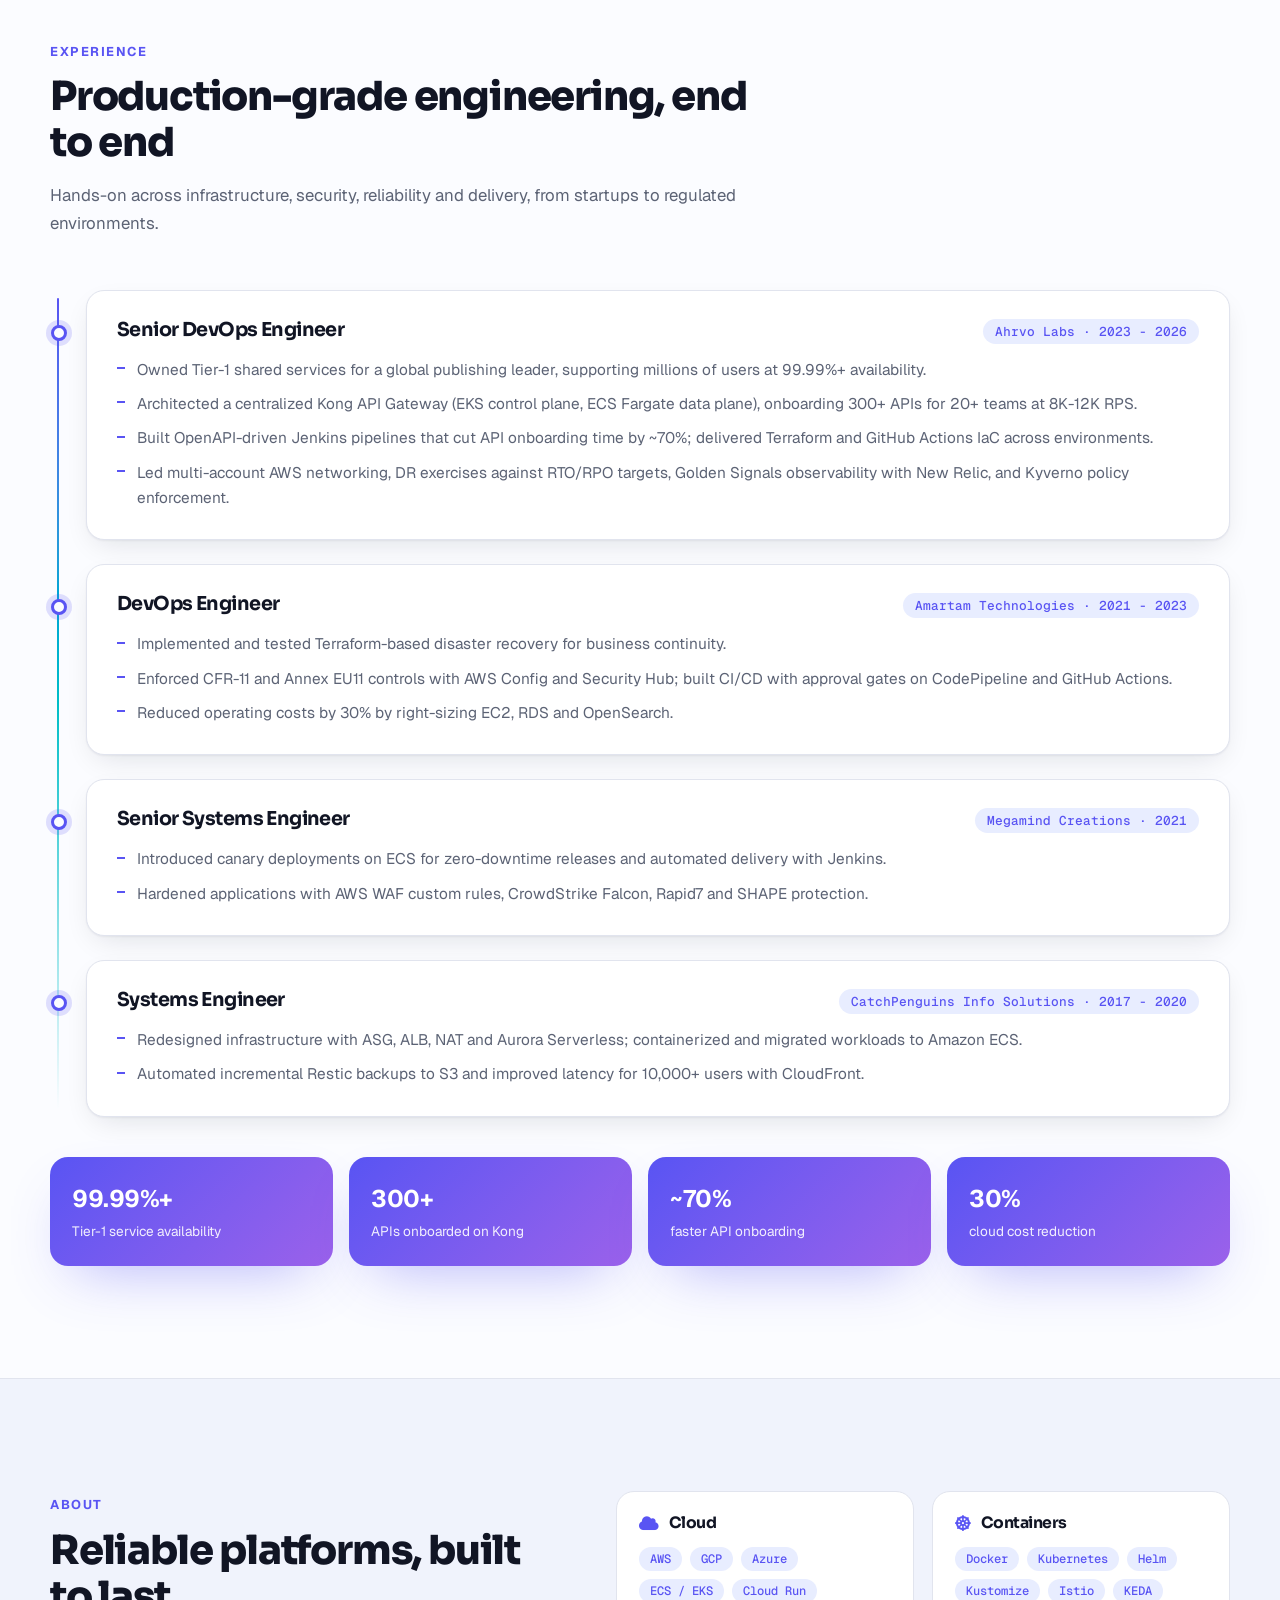
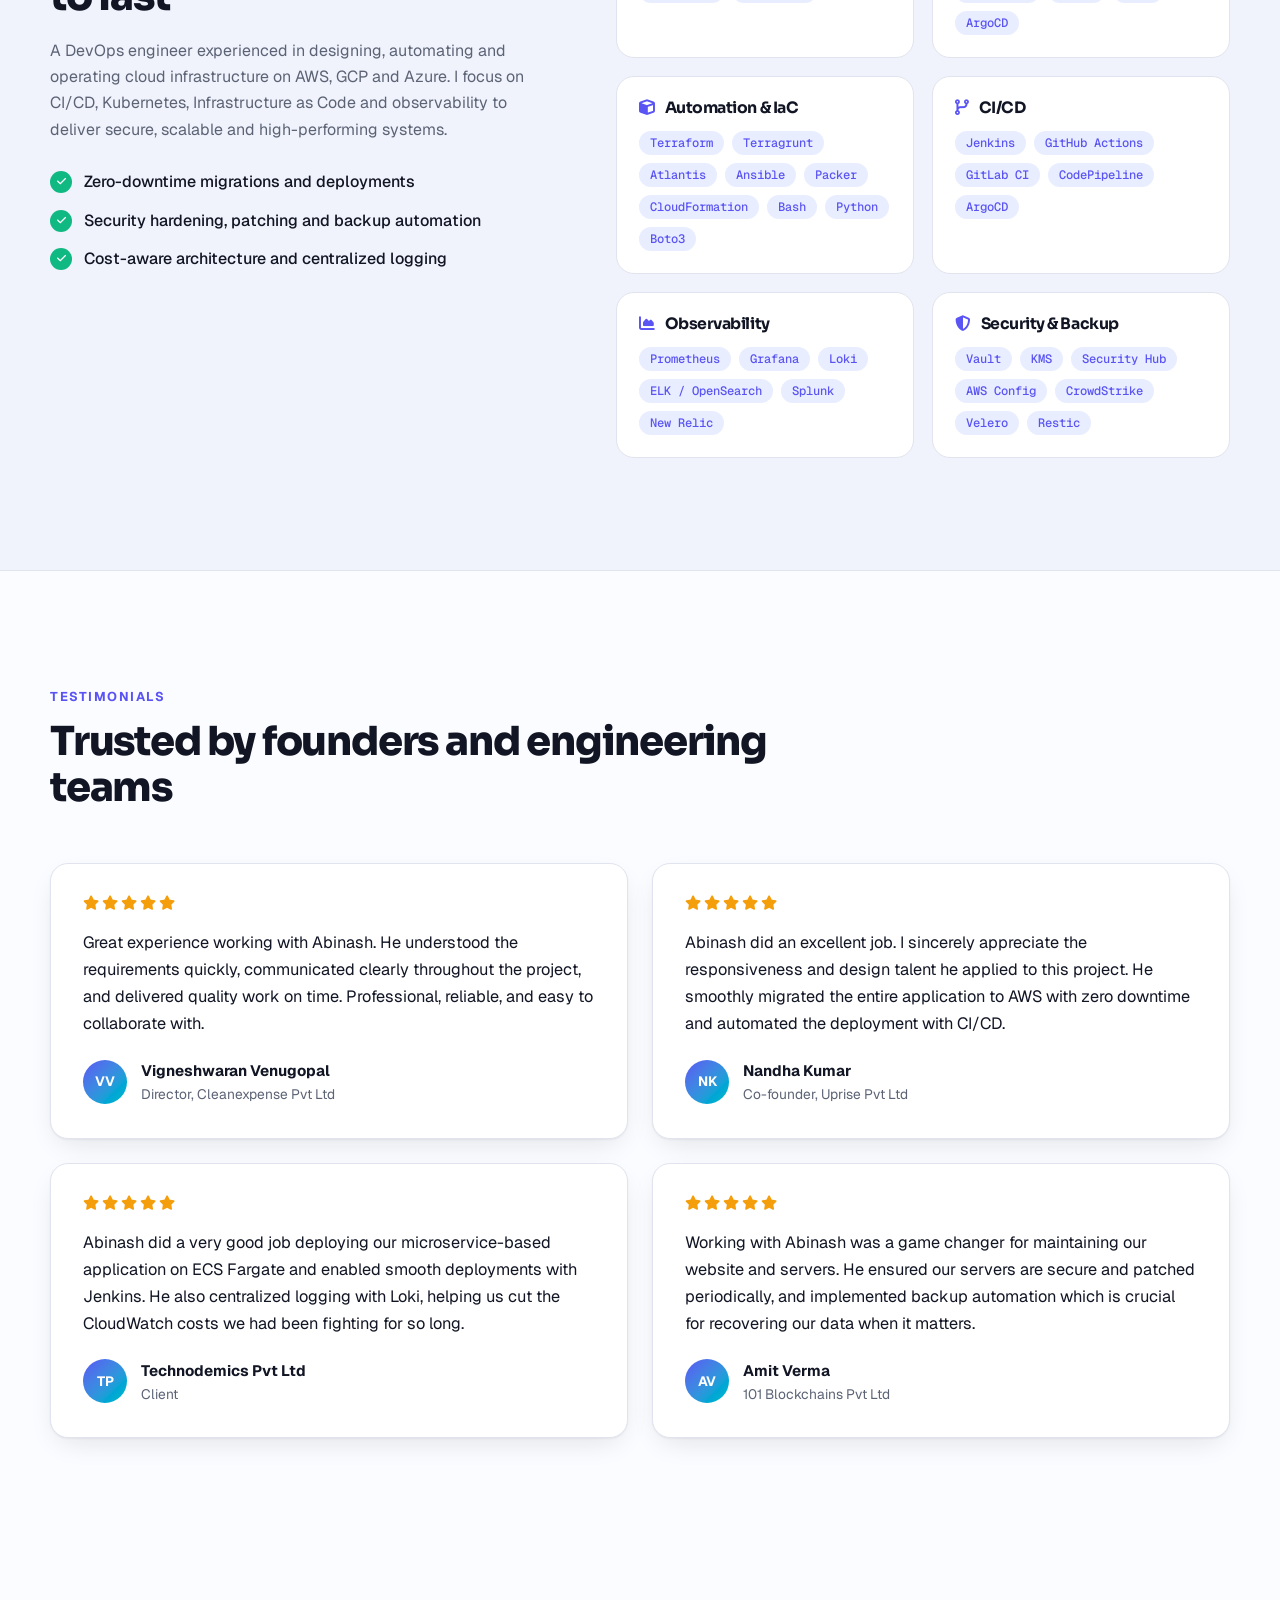
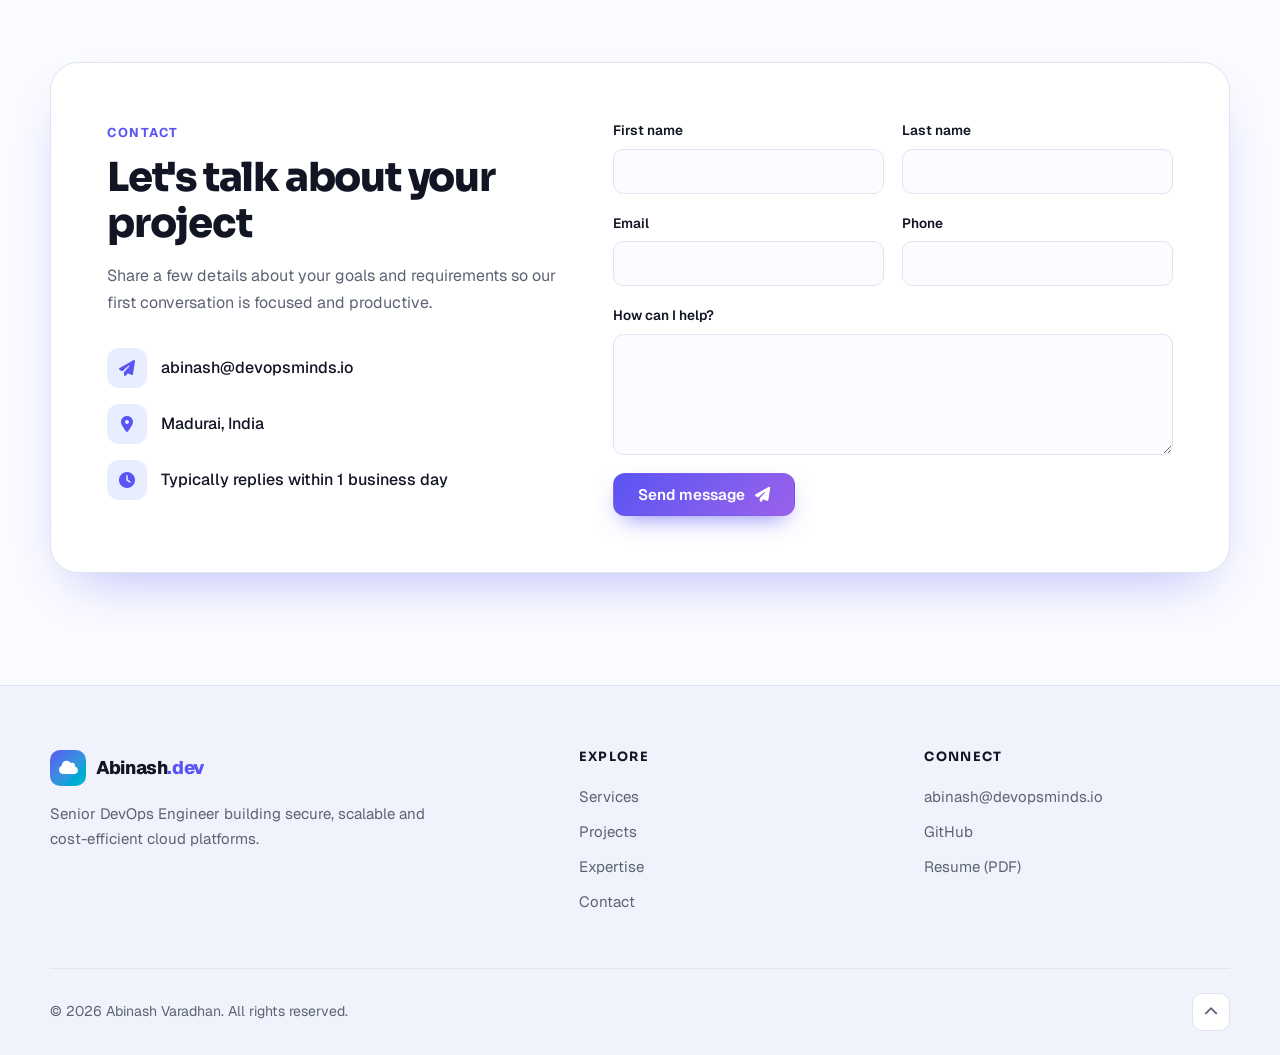
==== commit e33eac3d: "Contact form: support Web3Forms via data-web3forms-key, FormSubmit as fallback Co-authored-by: Copil" ====
--- a/index.html
+++ b/index.html
@@ -437,7 +437,7 @@
               </ul>
             </div>
 
-            <form class="contact-form" action="https://formsubmit.co/abinash@devopsminds.io" method="POST" novalidate>
+            <form class="contact-form" action="https://formsubmit.co/abinash@devopsminds.io" method="POST" data-web3forms-key="" novalidate>
               <input type="hidden" name="_template" value="table" />
               <input type="hidden" name="_captcha" value="false" />
               <input type="hidden" name="_subject" value="Portfolio contact" />
--- a/css/style.css
+++ b/css/style.css
@@ -1075,6 +1075,10 @@
 .form-status.err {
   color: oklch(0.62 0.22 25);
 }
+.form-status a {
+  text-decoration: underline;
+  color: var(--brand);
+}
 
 /* Footer */
 .site-footer {
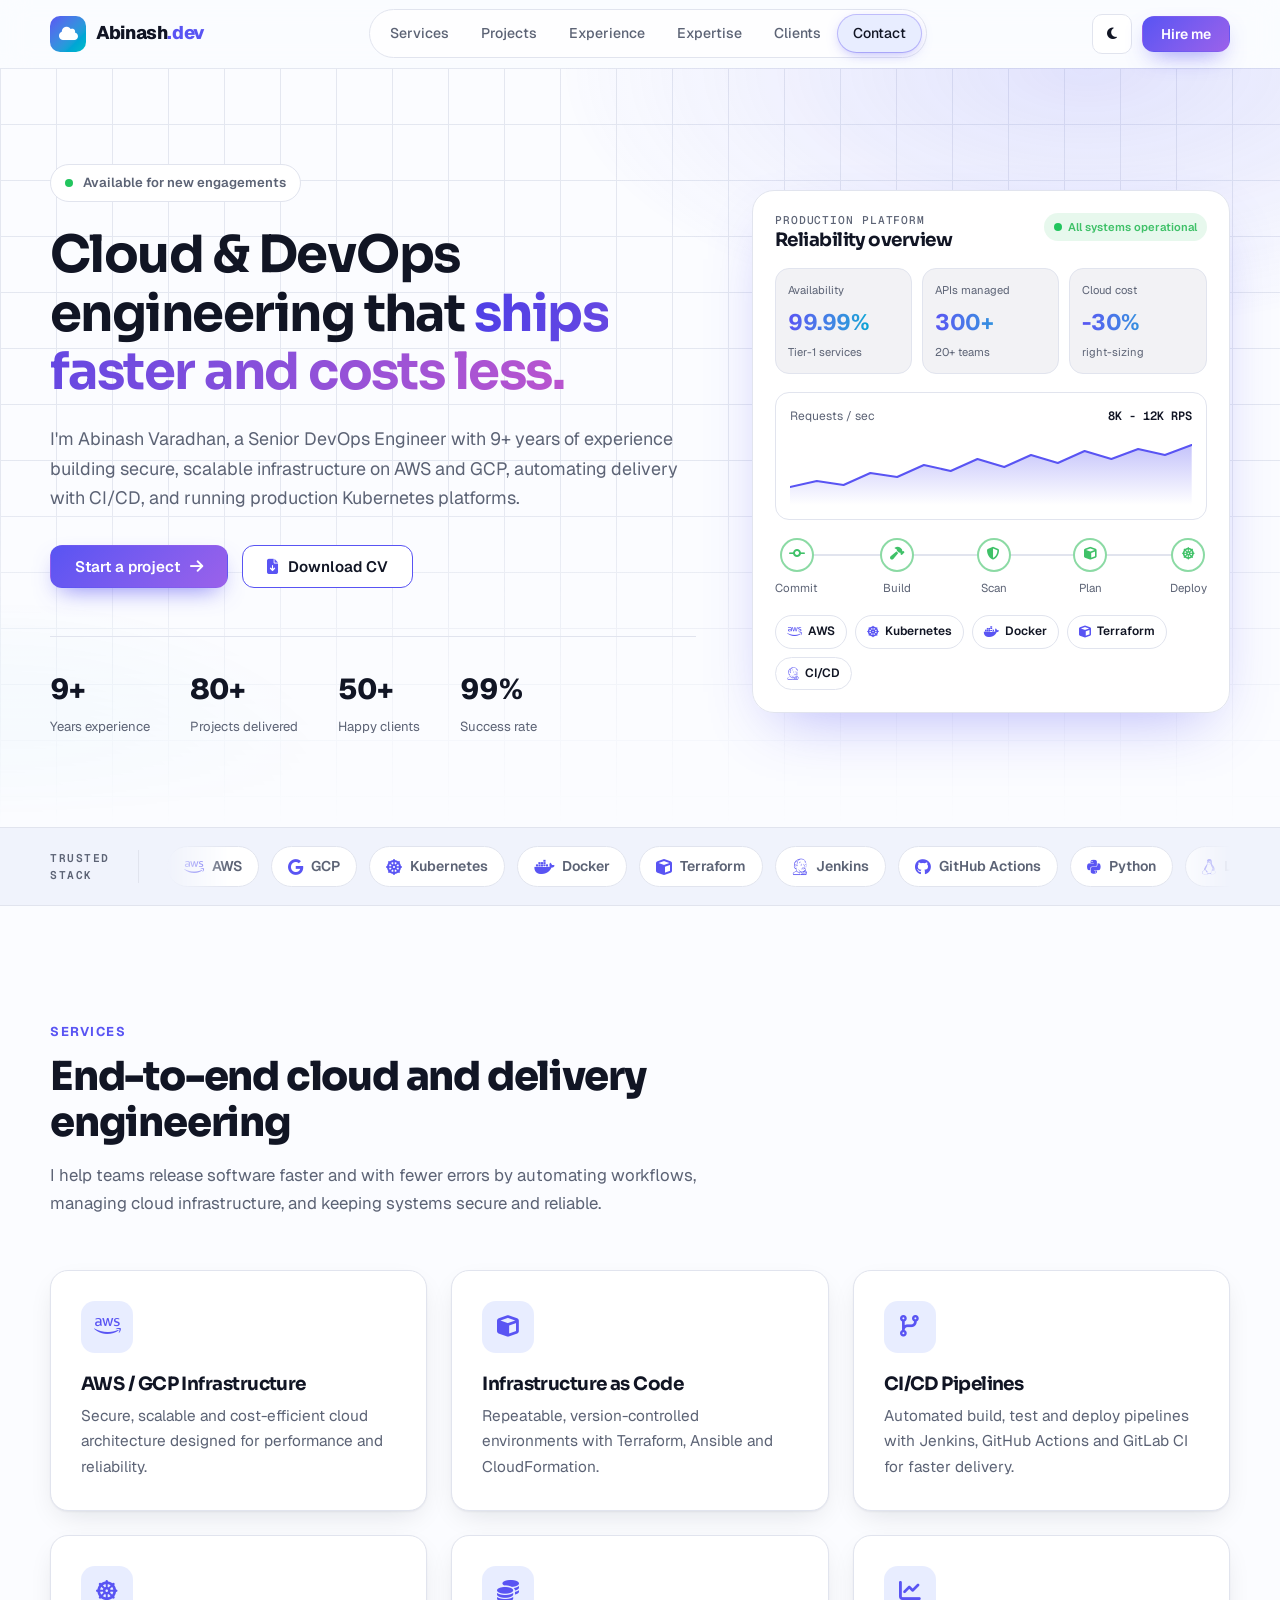
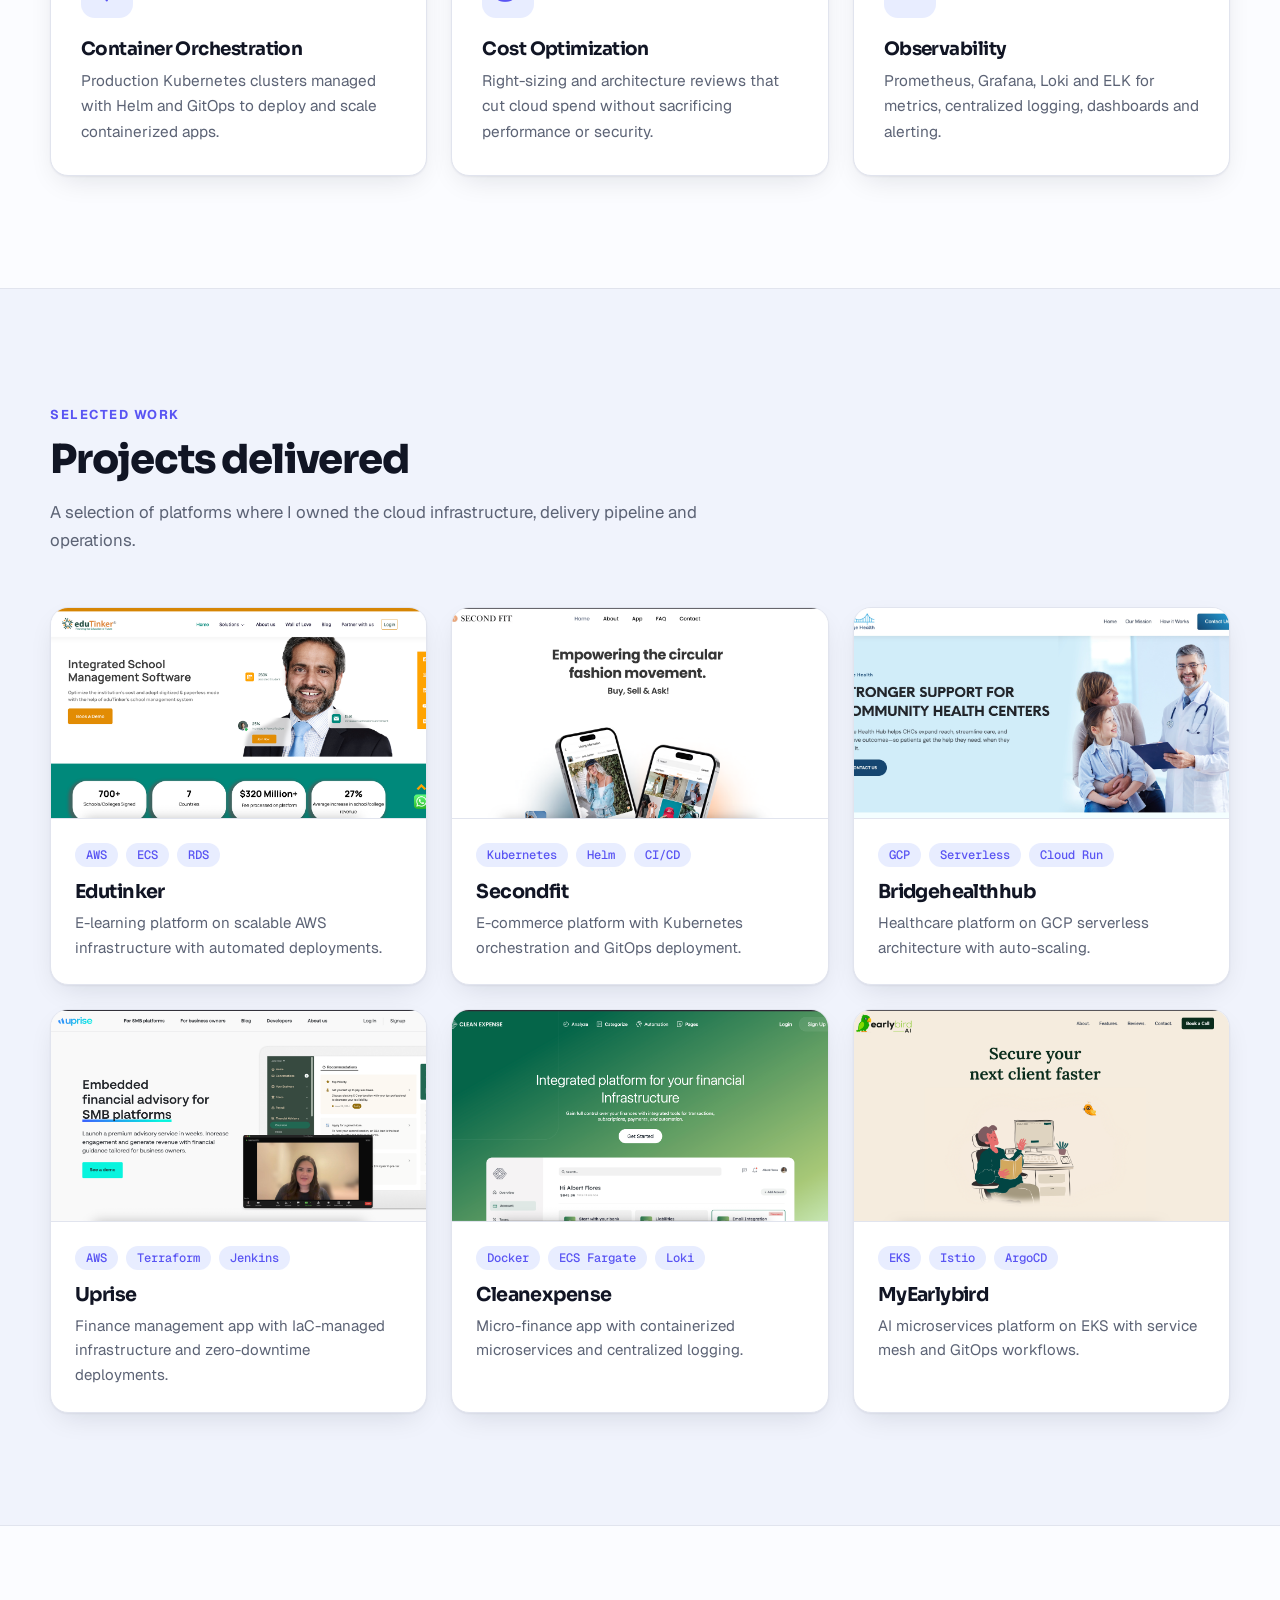
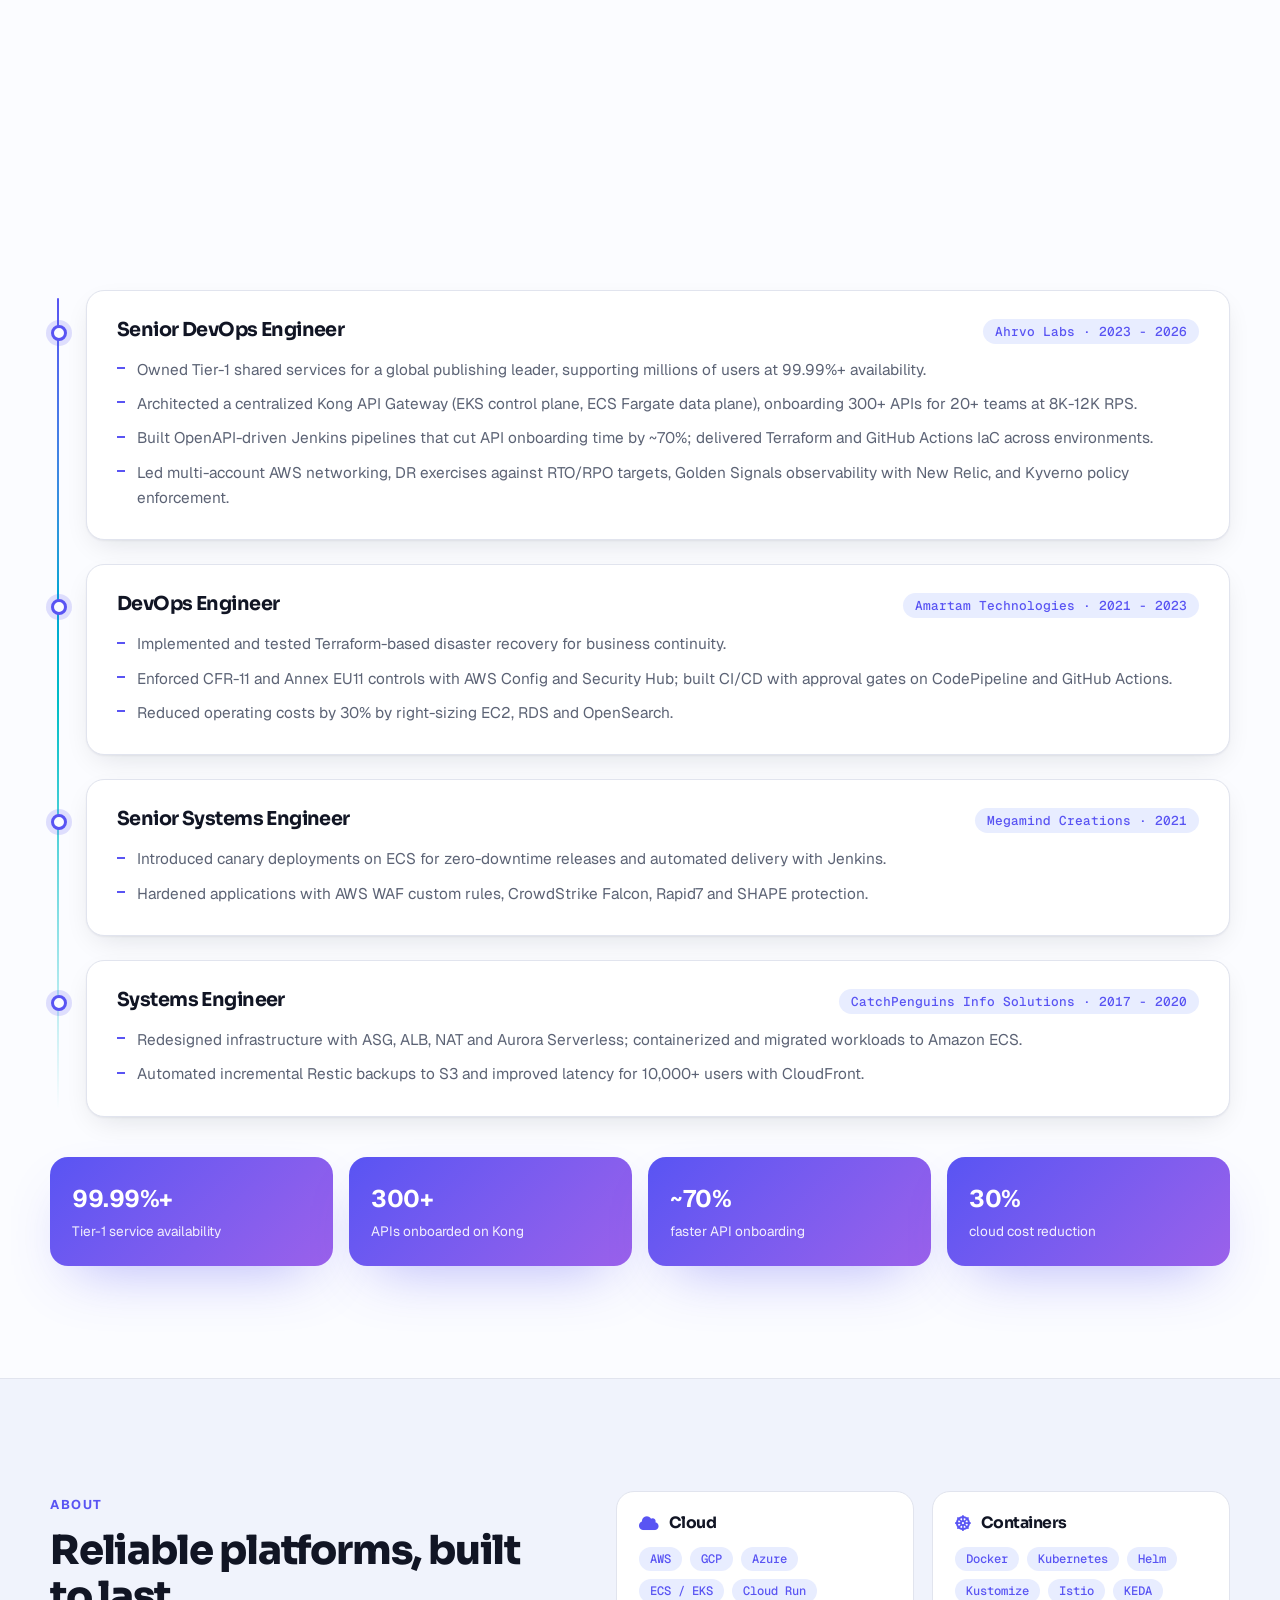
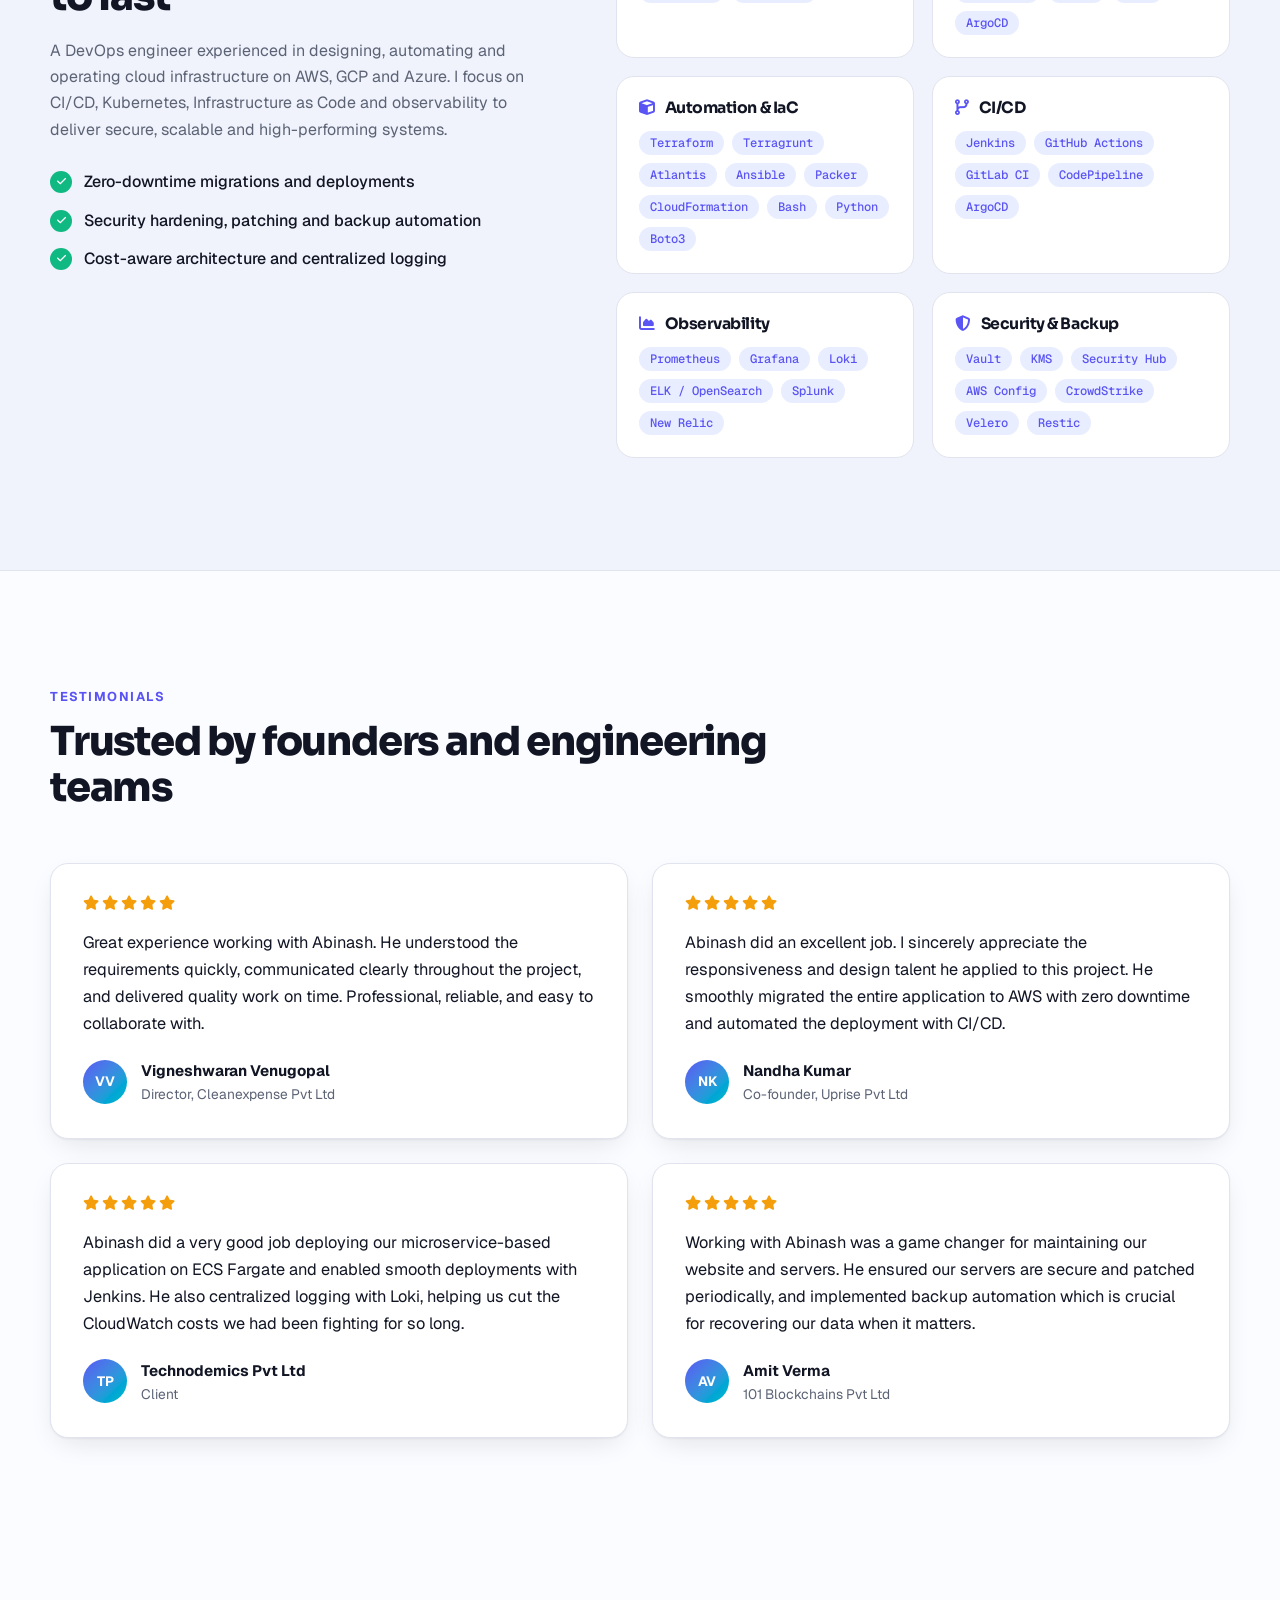
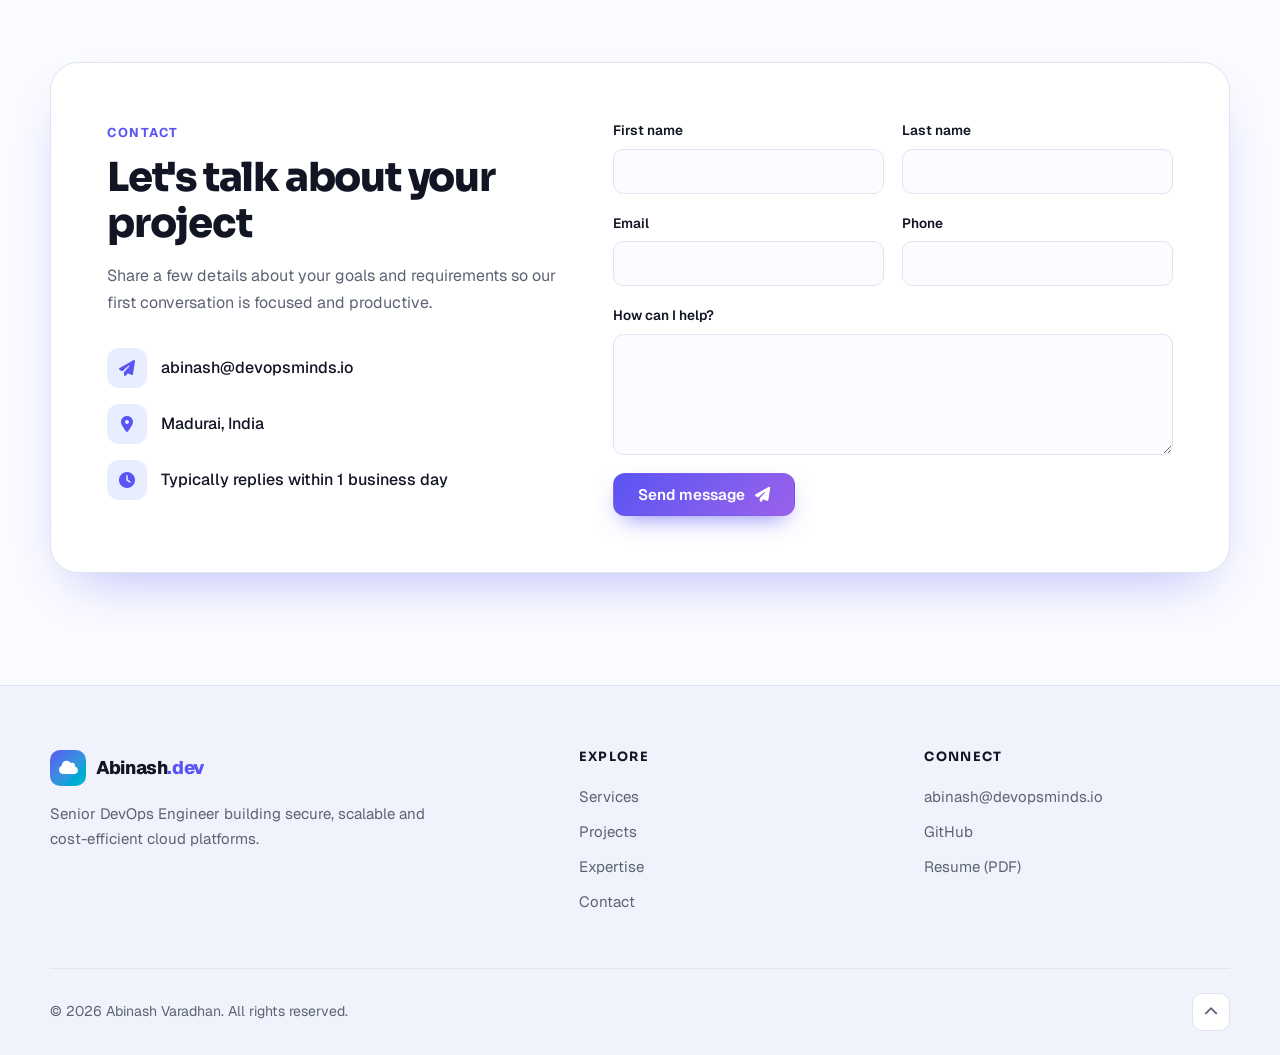
==== commit 698fbb1f: "Contact form: enable Web3Forms access key Co-authored-by: Copilot <223556219+Copilot@users.noreply.g" ====
--- a/index.html
+++ b/index.html
@@ -437,7 +437,7 @@
               </ul>
             </div>
 
-            <form class="contact-form" action="https://formsubmit.co/abinash@devopsminds.io" method="POST" data-web3forms-key="" novalidate>
+            <form class="contact-form" action="https://formsubmit.co/abinash@devopsminds.io" method="POST" data-web3forms-key="d3f00231-1292-408c-84de-512d39f494d3" novalidate>
               <input type="hidden" name="_template" value="table" />
               <input type="hidden" name="_captcha" value="false" />
               <input type="hidden" name="_subject" value="Portfolio contact" />
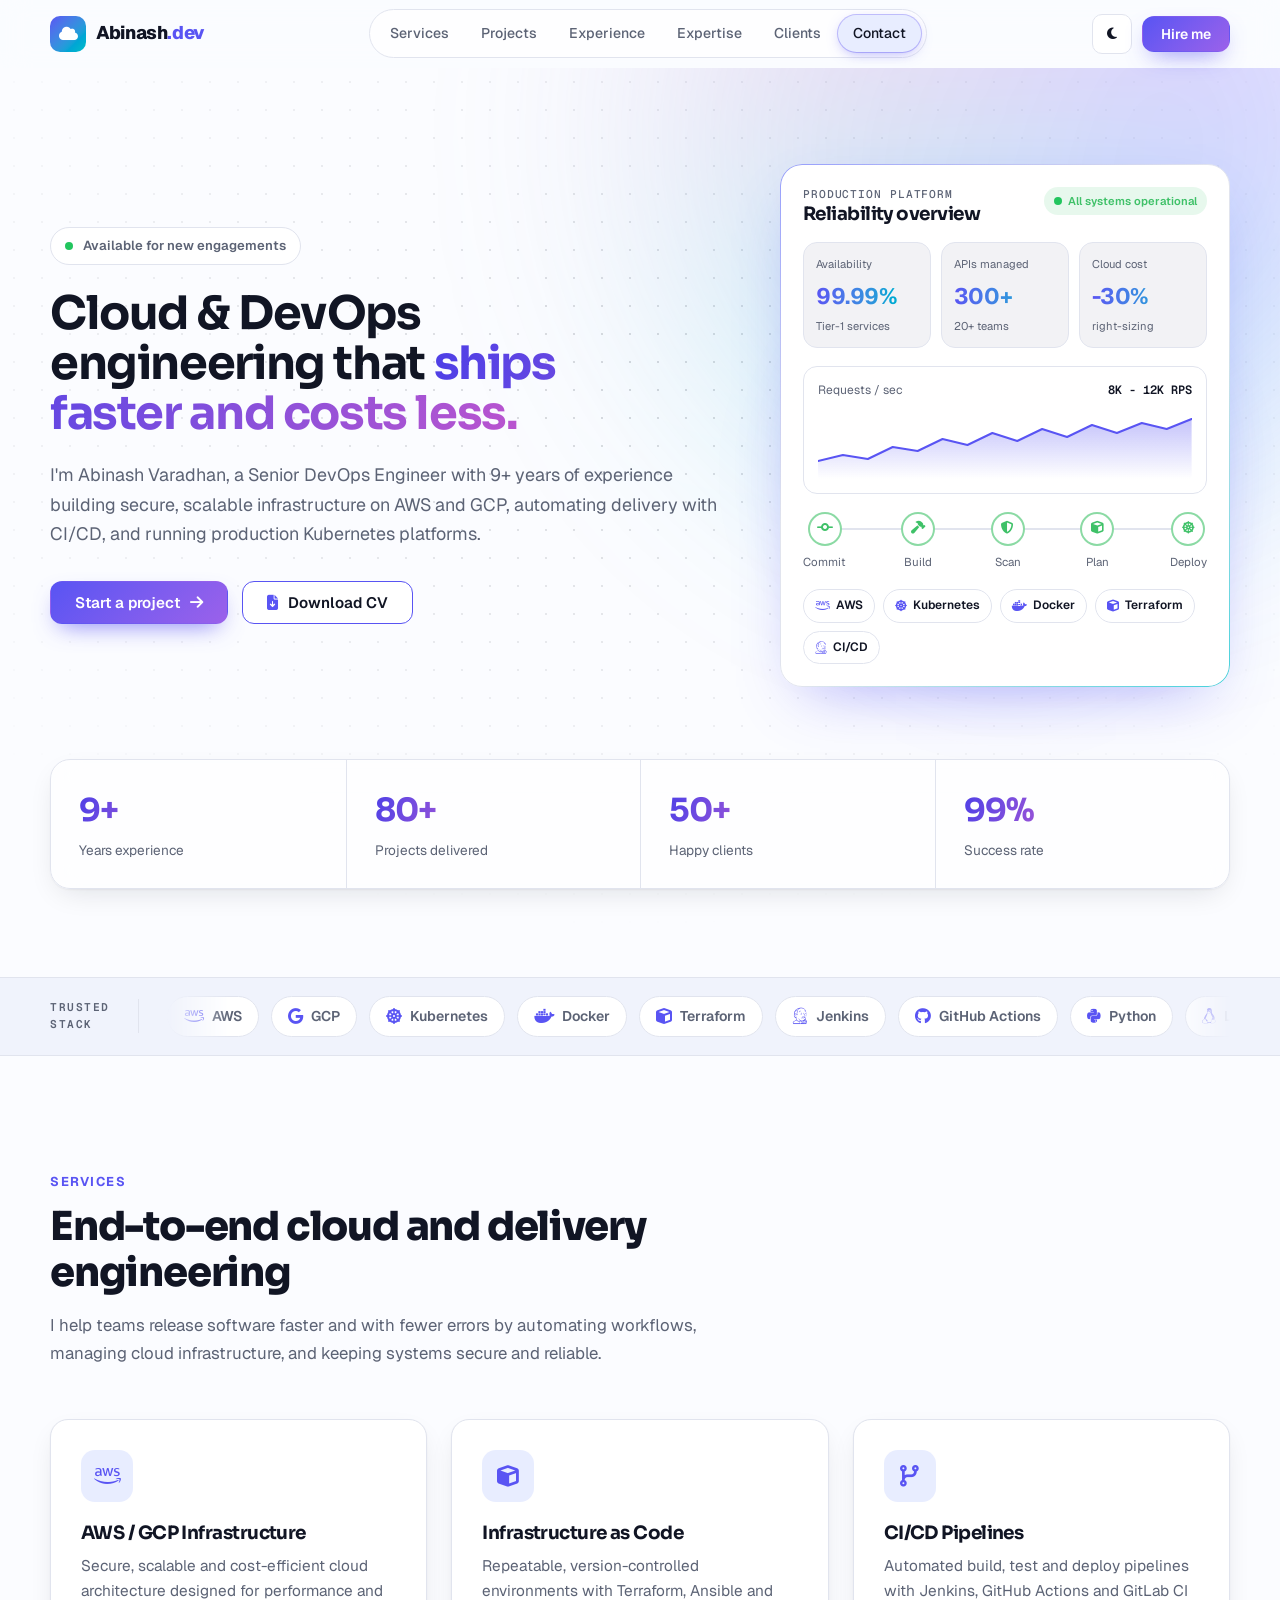
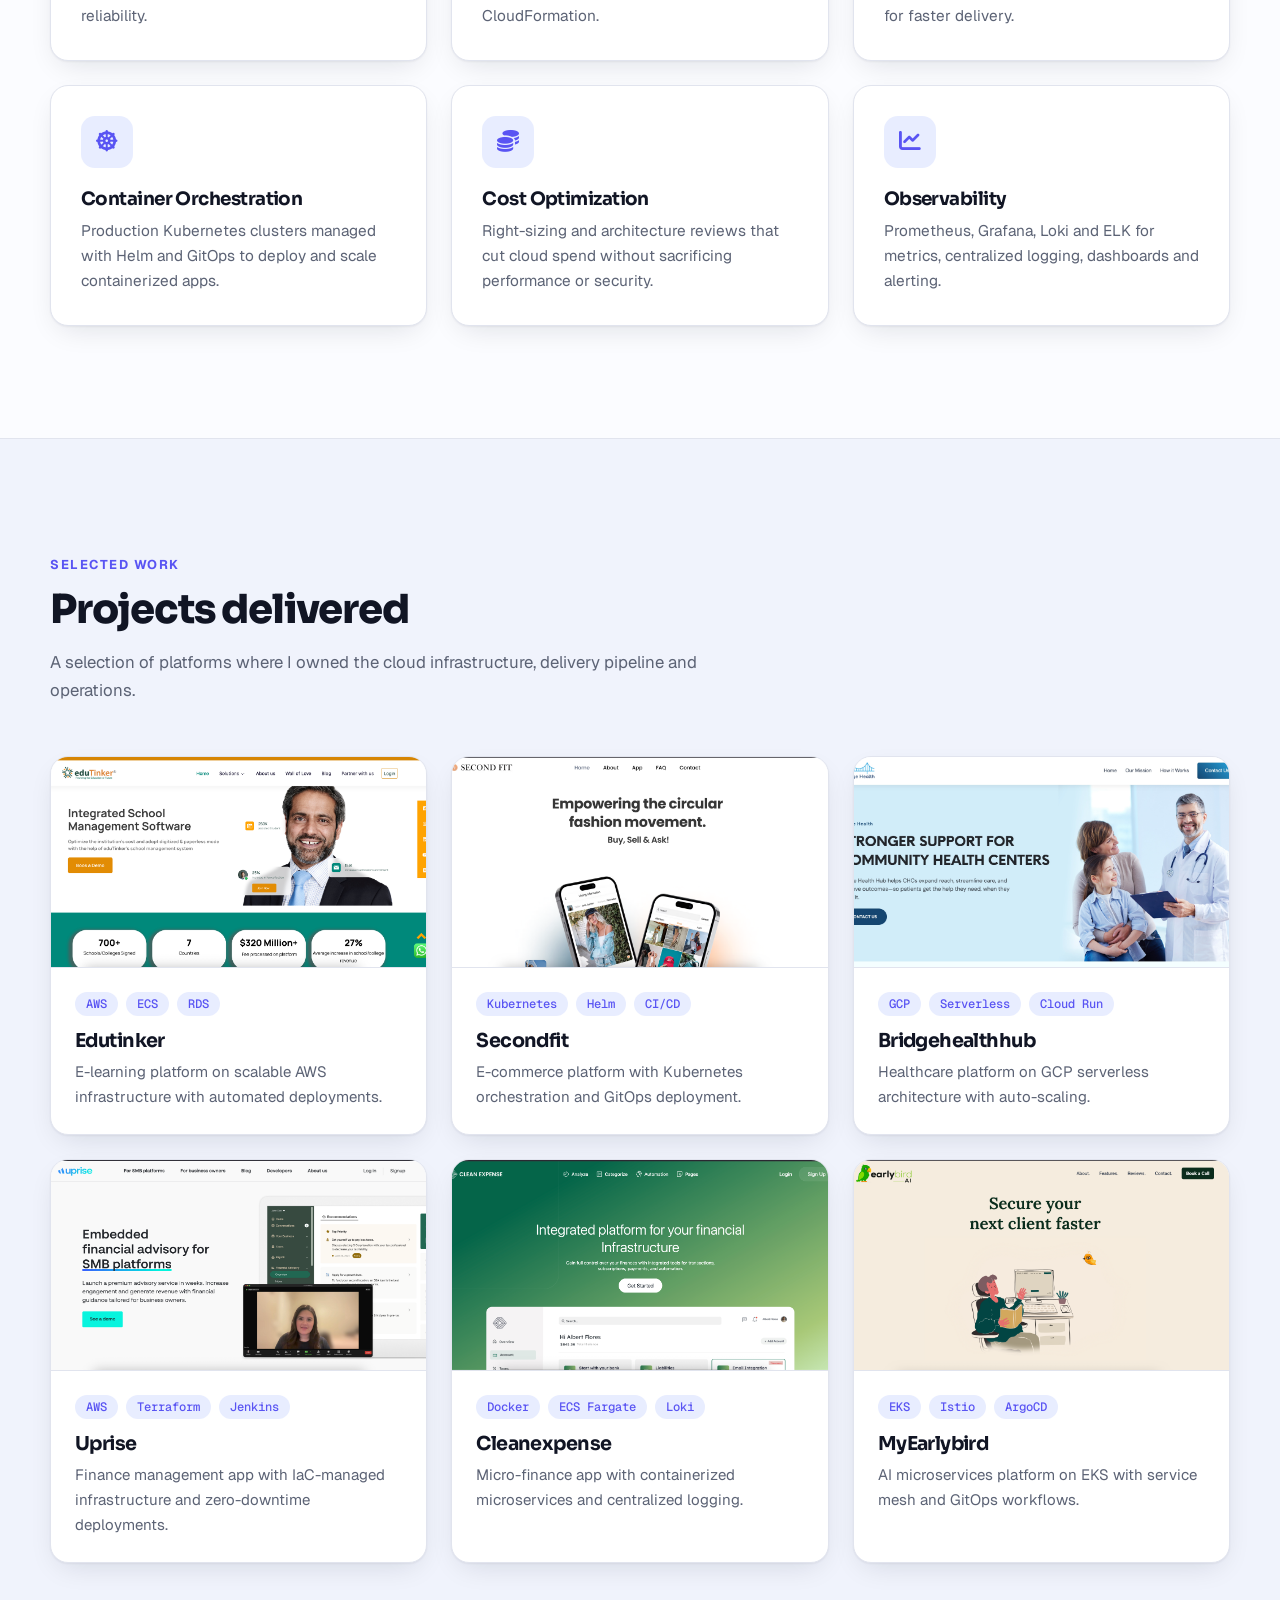
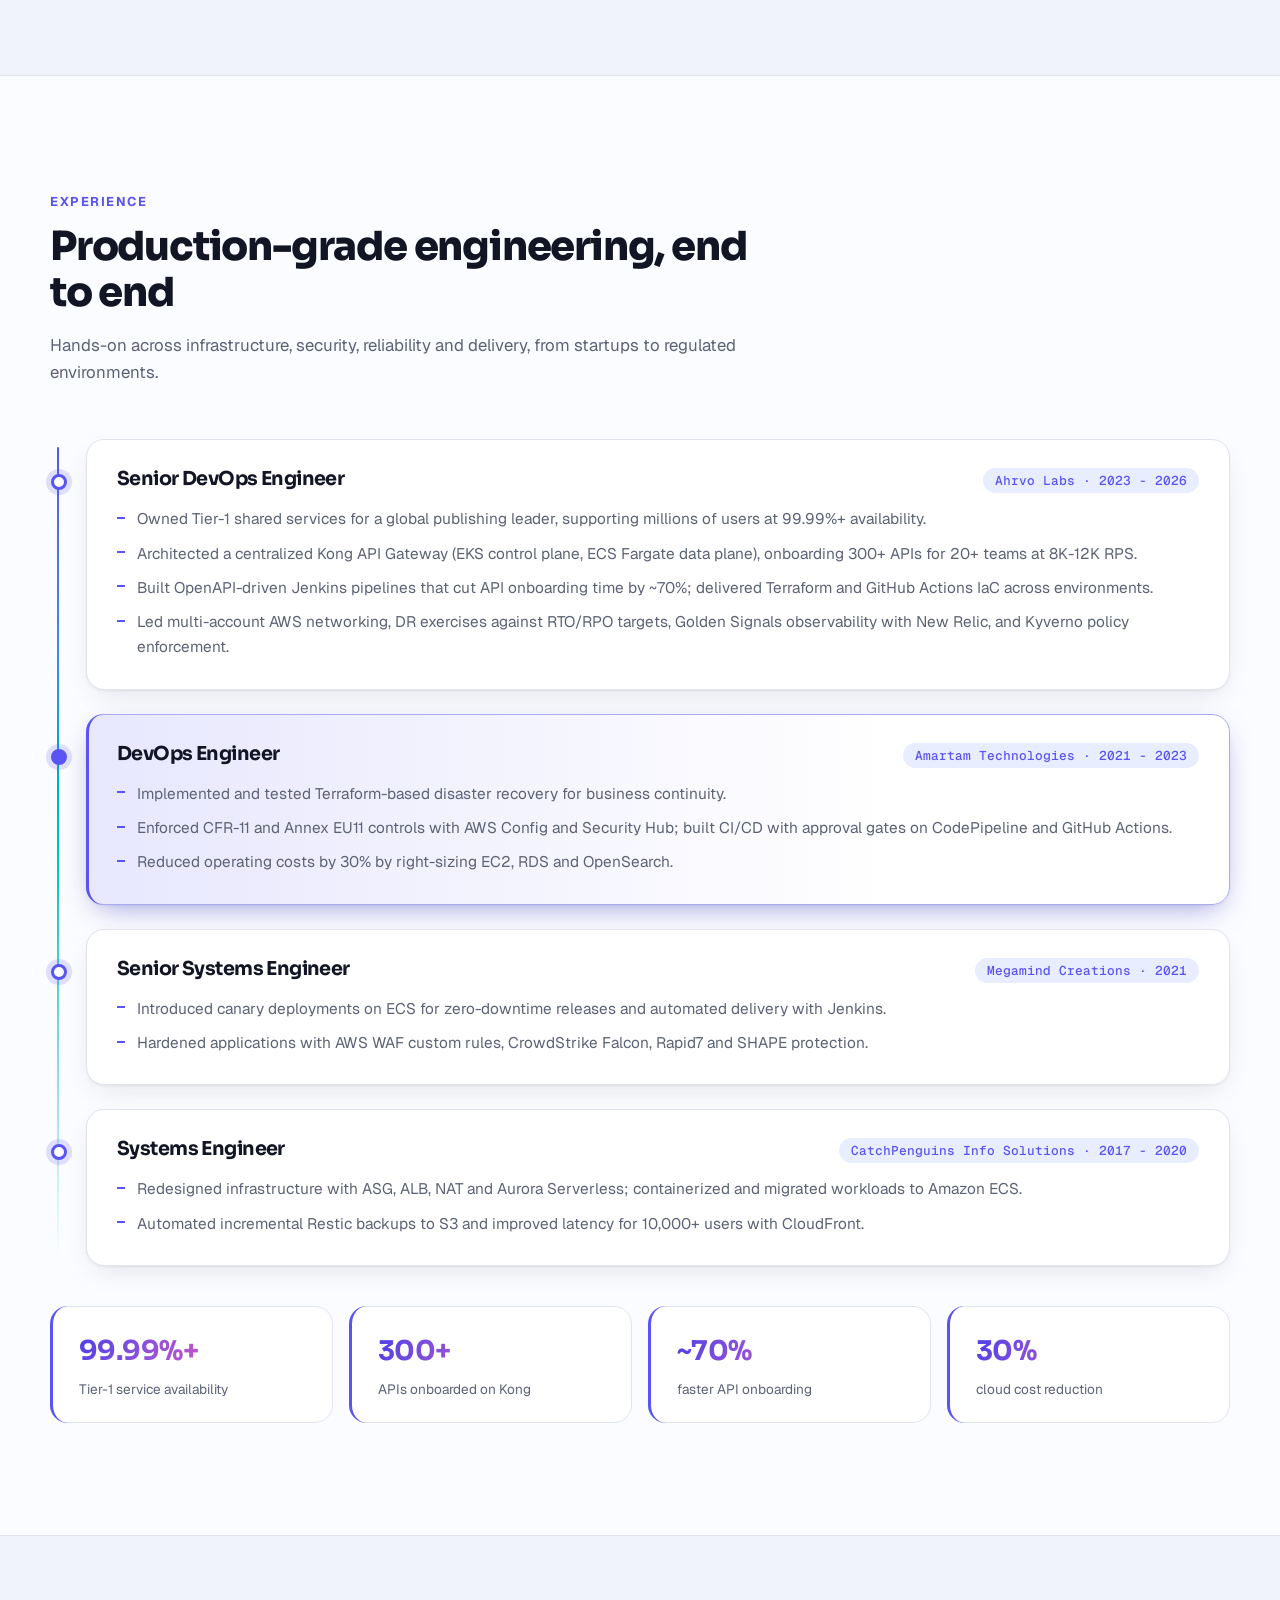
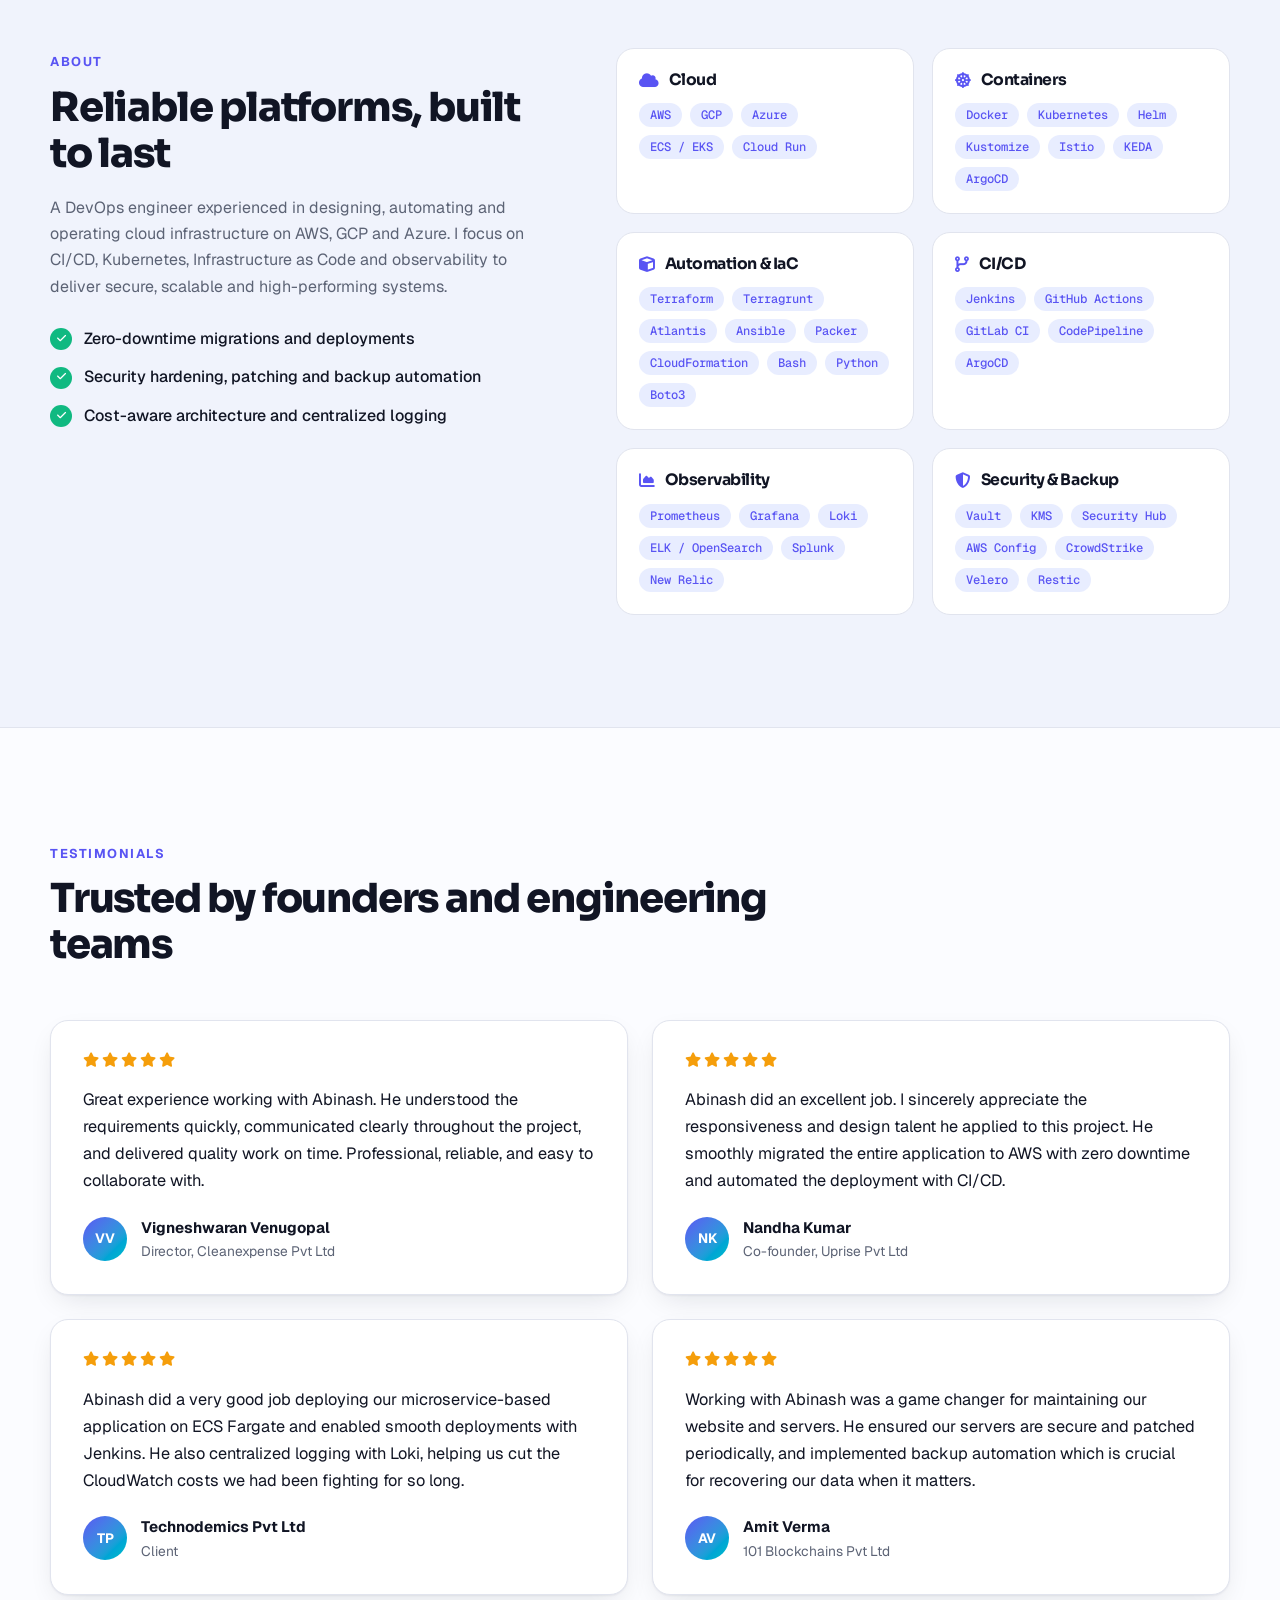
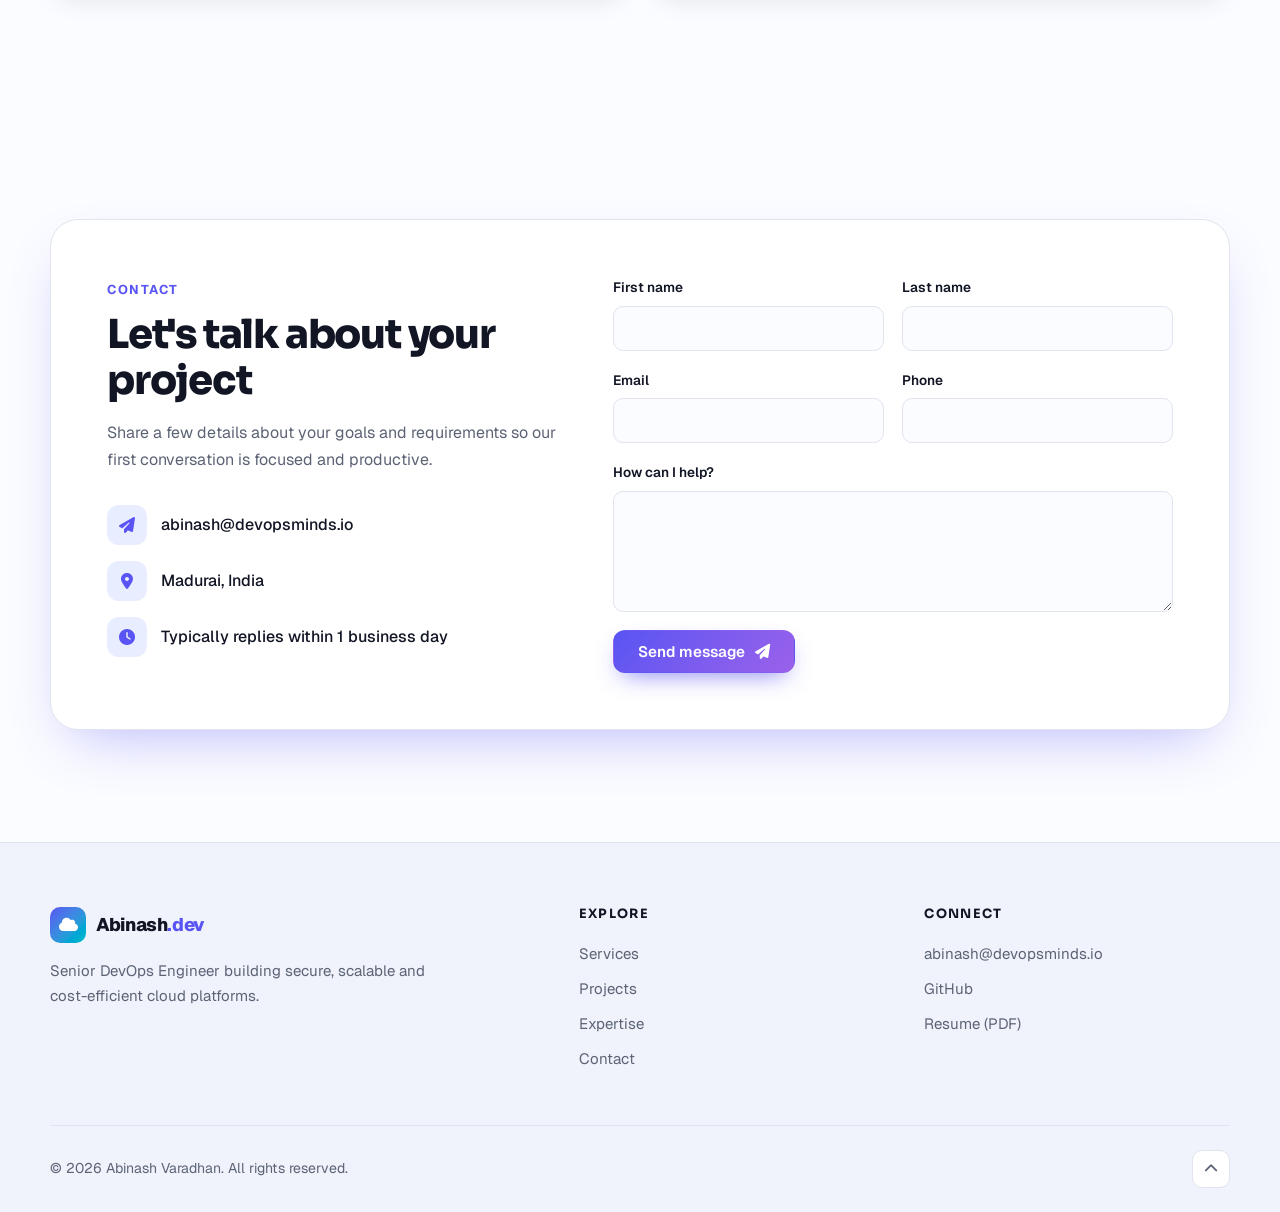
==== commit 42174d2d: "Redesign landing hero: aurora background, glass stats bar, glow-border tilt dashboard Co-authored-by" ====
--- a/index.html
+++ b/index.html
@@ -94,12 +94,6 @@
               <a href="#contact" class="btn btn-primary">Start a project <i class="fas fa-arrow-right" aria-hidden="true"></i></a>
               <a href="./resume/Abinash_Varadhan_DevOps_Resume.pdf" target="_blank" rel="noopener" download class="btn btn-ghost btn-cv"><i class="fas fa-file-arrow-down" aria-hidden="true"></i> Download CV</a>
             </div>
-            <ul class="hero-stats" aria-label="Highlights">
-              <li><strong data-count="9" data-suffix="+">9+</strong><span>Years experience</span></li>
-              <li><strong data-count="80" data-suffix="+">80+</strong><span>Projects delivered</span></li>
-              <li><strong data-count="50" data-suffix="+">50+</strong><span>Happy clients</span></li>
-              <li><strong data-count="99" data-suffix="%">99%</strong><span>Success rate</span></li>
-            </ul>
           </div>
 
           <div class="hero-visual" aria-label="Platform reliability dashboard">
@@ -149,6 +143,14 @@
               </div>
             </div>
           </div>
+        </div>
+        <div class="container">
+            <ul class="hero-stats reveal" aria-label="Highlights">
+            <li><strong data-count="9" data-suffix="+">9+</strong><span>Years experience</span></li>
+            <li><strong data-count="80" data-suffix="+">80+</strong><span>Projects delivered</span></li>
+            <li><strong data-count="50" data-suffix="+">50+</strong><span>Happy clients</span></li>
+            <li><strong data-count="99" data-suffix="%">99%</strong><span>Success rate</span></li>
+          </ul>
         </div>
       </section>
 
--- a/css/style.css
+++ b/css/style.css
@@ -327,18 +327,35 @@
   position: absolute;
   inset: 0;
   z-index: -1;
-  background:
-    radial-gradient(60% 50% at 85% 0%, rgb(99 102 241 / 0.2), transparent 70%),
-    radial-gradient(45% 45% at 0% 100%, rgb(6 182 212 / 0.14), transparent 70%),
-    linear-gradient(var(--border) 1px, transparent 1px) 0 0 / 56px 56px,
-    linear-gradient(90deg, var(--border) 1px, transparent 1px) 0 0 / 56px 56px;
-  mask-image: linear-gradient(to bottom, #000 55%, transparent);
-  -webkit-mask-image: linear-gradient(to bottom, #000 55%, transparent);
-  opacity: 0.85;
+  overflow: hidden;
+}
+.hero-bg::before {
+  content: "";
+  position: absolute;
+  inset: 0;
+  background: radial-gradient(color-mix(in srgb, var(--text) 16%, transparent) 1px, transparent 1.4px) 0 0 / 28px 28px;
+  mask-image: radial-gradient(70% 60% at 50% 35%, #000, transparent);
+  -webkit-mask-image: radial-gradient(70% 60% at 50% 35%, #000, transparent);
+}
+.hero-bg::after {
+  content: "";
+  position: absolute;
+  width: 760px;
+  height: 760px;
+  top: -320px;
+  right: -140px;
+  border-radius: 50%;
+  background: conic-gradient(from 90deg, oklch(0.62 0.22 277 / 0.55), oklch(0.7 0.16 210 / 0.45), oklch(0.65 0.22 330 / 0.4), oklch(0.62 0.22 277 / 0.55));
+  filter: blur(120px);
+  opacity: 0.55;
+  animation: aurora 24s linear infinite;
+}
+@keyframes aurora {
+  to { transform: rotate(360deg); }
 }
 .hero-grid {
   display: grid;
-  grid-template-columns: 1.15fr 0.85fr;
+  grid-template-columns: 1.2fr 0.8fr;
   gap: 56px;
   align-items: center;
 }
@@ -379,8 +396,10 @@
   line-height: 1.15;
 }
 h1 {
-  font-size: clamp(2.1rem, 4.3vw, 3.2rem);
+  font-size: clamp(2rem, 3.6vw, 3rem);
+  text-wrap: balance;
   font-weight: 700;
+  line-height: 1.08;
 }
 .gradient-text {
   background: var(--grad-text);
@@ -409,21 +428,35 @@
 }
 .hero-stats {
   display: grid;
-  grid-template-columns: repeat(4, auto);
-  justify-content: start;
-  gap: 18px 40px;
-  margin-top: 48px;
-  padding-top: 28px;
-  border-top: 1px solid var(--border);
+  grid-template-columns: repeat(4, 1fr);
+  margin-top: clamp(48px, 6vw, 72px);
+  border-radius: 20px;
+  border: 1px solid var(--border);
+  background: color-mix(in srgb, var(--surface) 65%, transparent);
+  backdrop-filter: blur(14px);
+  -webkit-backdrop-filter: blur(14px);
+  box-shadow: var(--shadow);
+}
+.hero-stats li {
+  padding: 24px 28px;
+  border-left: 1px solid var(--border);
+}
+.hero-stats li:first-child {
+  border-left: 0;
 }
 .hero-stats strong {
   display: block;
-  font-size: 1.8rem;
-  font-weight: 800;
-  letter-spacing: -0.02em;
+  font-family: var(--display);
+  font-size: 2rem;
+  font-weight: 700;
+  letter-spacing: -0.03em;
+  background: var(--grad-text);
+  -webkit-background-clip: text;
+  background-clip: text;
+  color: transparent;
 }
 .hero-stats span {
-  font-size: 0.82rem;
+  font-size: 0.85rem;
   color: var(--muted);
 }
 
@@ -433,6 +466,9 @@
   width: min(480px, 100%);
 }
 .dash {
+  position: relative;
+  transform-style: preserve-3d;
+  transition: transform 0.2s ease-out;
   padding: 22px;
   border-radius: 22px;
   background: linear-gradient(160deg, var(--surface), var(--bg-soft, var(--surface)));
@@ -829,6 +865,31 @@
   border: 3px solid var(--brand);
   box-shadow: 0 0 0 5px color-mix(in srgb, var(--brand) 18%, transparent);
 }
+.tl-item {
+  transition: background 0.35s, border-color 0.35s, box-shadow 0.35s;
+}
+.tl-item::after {
+  content: "";
+  position: absolute;
+  inset: -1px;
+  border-radius: inherit;
+  border-left: 3px solid var(--brand);
+  clip-path: inset(0 calc(100% - 22px) 0 0);
+  pointer-events: none;
+  opacity: 0;
+  transition: opacity 0.35s;
+}
+.tl-item.is-active {
+  background: linear-gradient(90deg, color-mix(in srgb, var(--brand) 14%, var(--surface)), var(--surface) 70%);
+  border-color: color-mix(in srgb, var(--brand) 40%, var(--border));
+  box-shadow: var(--shadow), 0 10px 30px -12px color-mix(in srgb, var(--brand) 50%, transparent);
+}
+.tl-item.is-active::after {
+  opacity: 1;
+}
+.tl-item.is-active::before {
+  background: var(--brand);
+}
 .tl-head {
   display: flex;
   flex-wrap: wrap;
@@ -873,20 +934,41 @@
   margin-top: 40px;
 }
 .highlights div {
-  padding: 22px;
+  position: relative;
+  padding: 22px 22px 22px 28px;
   border-radius: var(--radius);
-  background: var(--grad);
-  color: #fff;
-  box-shadow: var(--shadow-lg);
+  background: var(--surface);
+  border: 1px solid var(--border);
+  transition: transform 0.25s, border-color 0.25s;
+}
+.highlights div::before {
+  content: "";
+  position: absolute;
+  inset: -1px;
+  border-radius: inherit;
+  border-left: 3px solid var(--brand);
+  clip-path: inset(0 calc(100% - 22px) 0 0);
+  pointer-events: none;
+}
+.highlights div:hover {
+  transform: translateY(-3px);
+  border-color: color-mix(in srgb, var(--brand) 45%, var(--border));
 }
 .highlights strong {
   display: block;
-  font-size: 1.5rem;
+  font-family: var(--display);
+  font-size: 1.7rem;
   letter-spacing: -0.02em;
+  background: var(--grad-text);
+  -webkit-background-clip: text;
+  background-clip: text;
+  color: transparent;
 }
 .highlights span {
+  display: block;
+  margin-top: 4px;
   font-size: 0.85rem;
-  opacity: 0.9;
+  color: var(--muted);
 }
 
 /* Expertise */
@@ -1161,6 +1243,28 @@
 }
 .hero-visual {
   will-change: transform;
+}
+
+.dash::before {
+  content: "";
+  position: absolute;
+  inset: -1px;
+  border-radius: inherit;
+  padding: 1px;
+  background: linear-gradient(140deg, oklch(0.7 0.2 277 / 0.8), transparent 40%, transparent 60%, oklch(0.75 0.15 200 / 0.7));
+  -webkit-mask: linear-gradient(#000 0 0) content-box, linear-gradient(#000 0 0);
+  -webkit-mask-composite: xor;
+  mask-composite: exclude;
+  pointer-events: none;
+}
+.hero-visual::after {
+  content: "";
+  position: absolute;
+  inset: 10% -6% -8%;
+  z-index: -1;
+  border-radius: 50%;
+  background: radial-gradient(closest-side, color-mix(in srgb, var(--brand) 35%, transparent), transparent);
+  filter: blur(30px);
 }
 
 /* ===== Responsive ===== */
@@ -1219,6 +1323,7 @@
   }
   .nav-links a.active {
     background: var(--brand-soft);
+    box-shadow: inset 4px 0 0 var(--brand);
   }
 }
 
@@ -1247,6 +1352,12 @@
   }
   .hero-stats {
     grid-template-columns: repeat(2, 1fr);
+  }
+  .hero-stats li:nth-child(3) {
+    border-left: 0;
+  }
+  .hero-stats li:nth-child(n + 3) {
+    border-top: 1px solid var(--border);
   }
 }
 
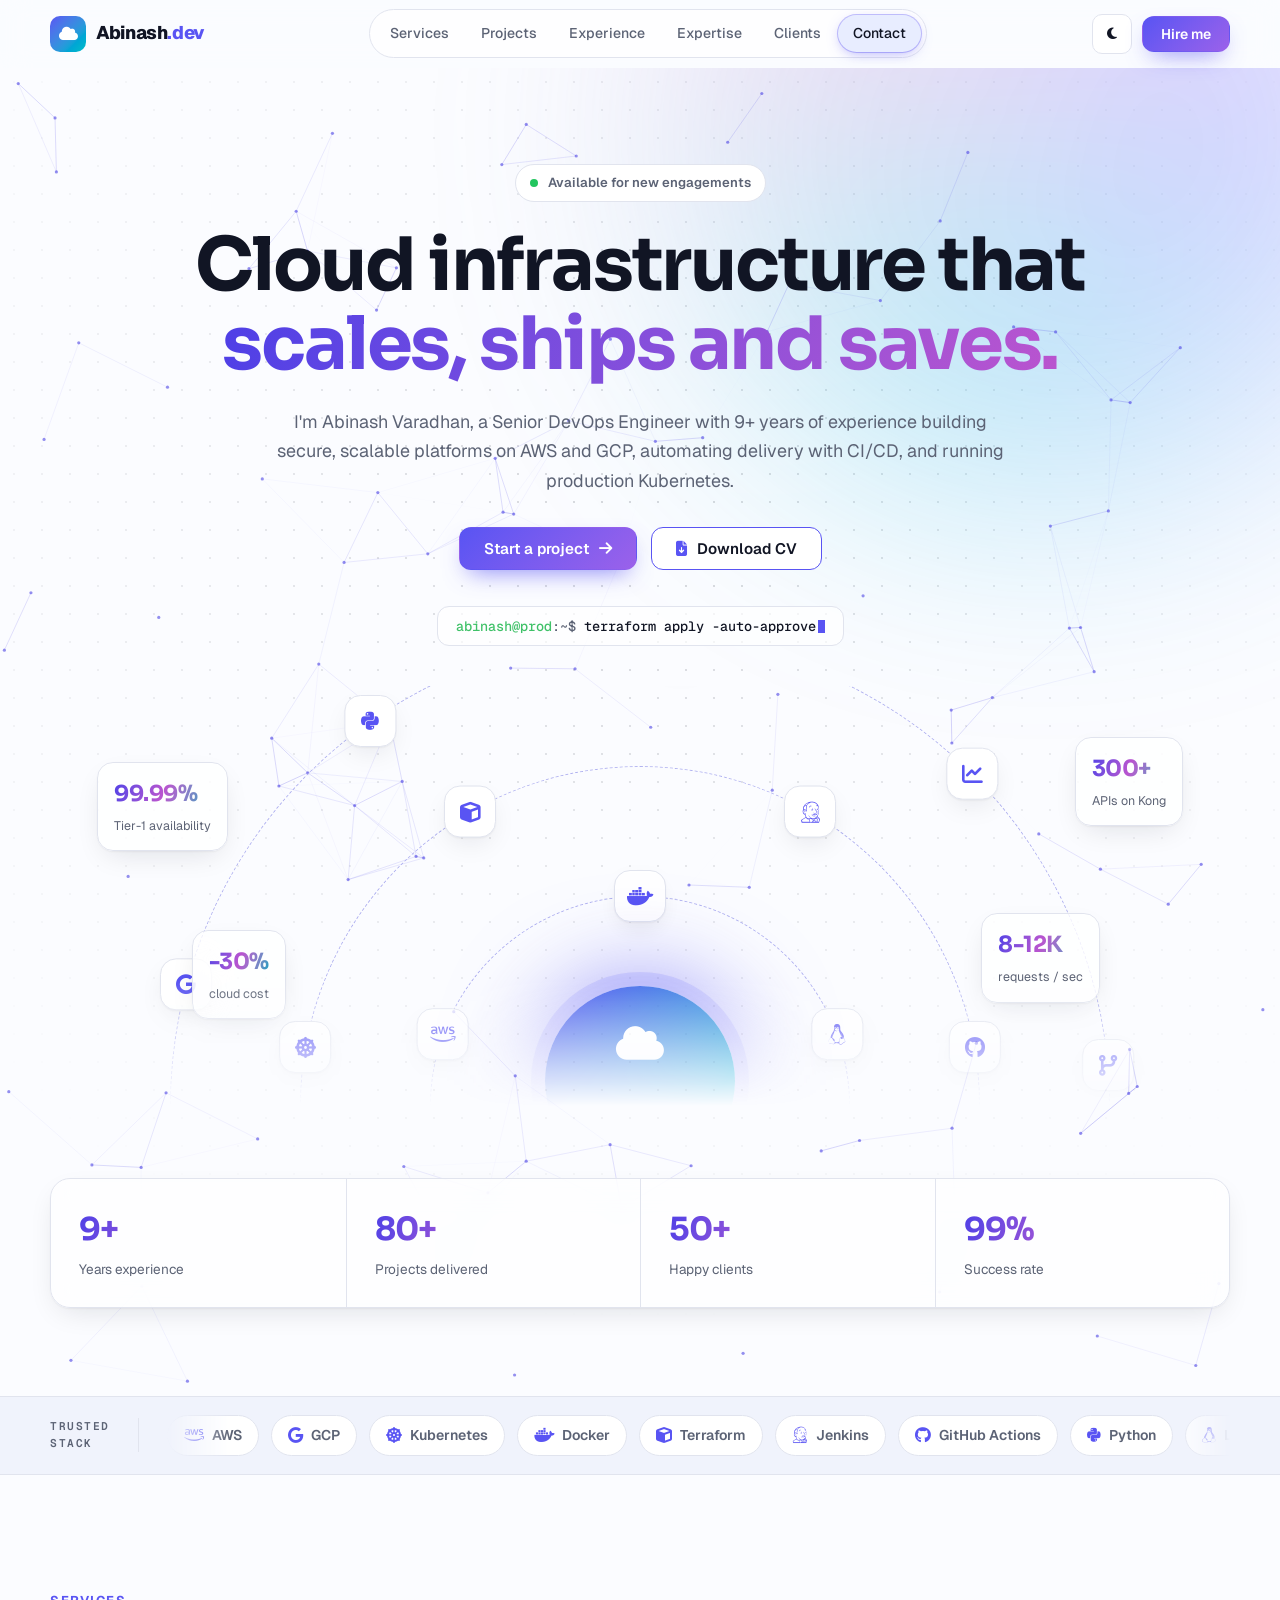
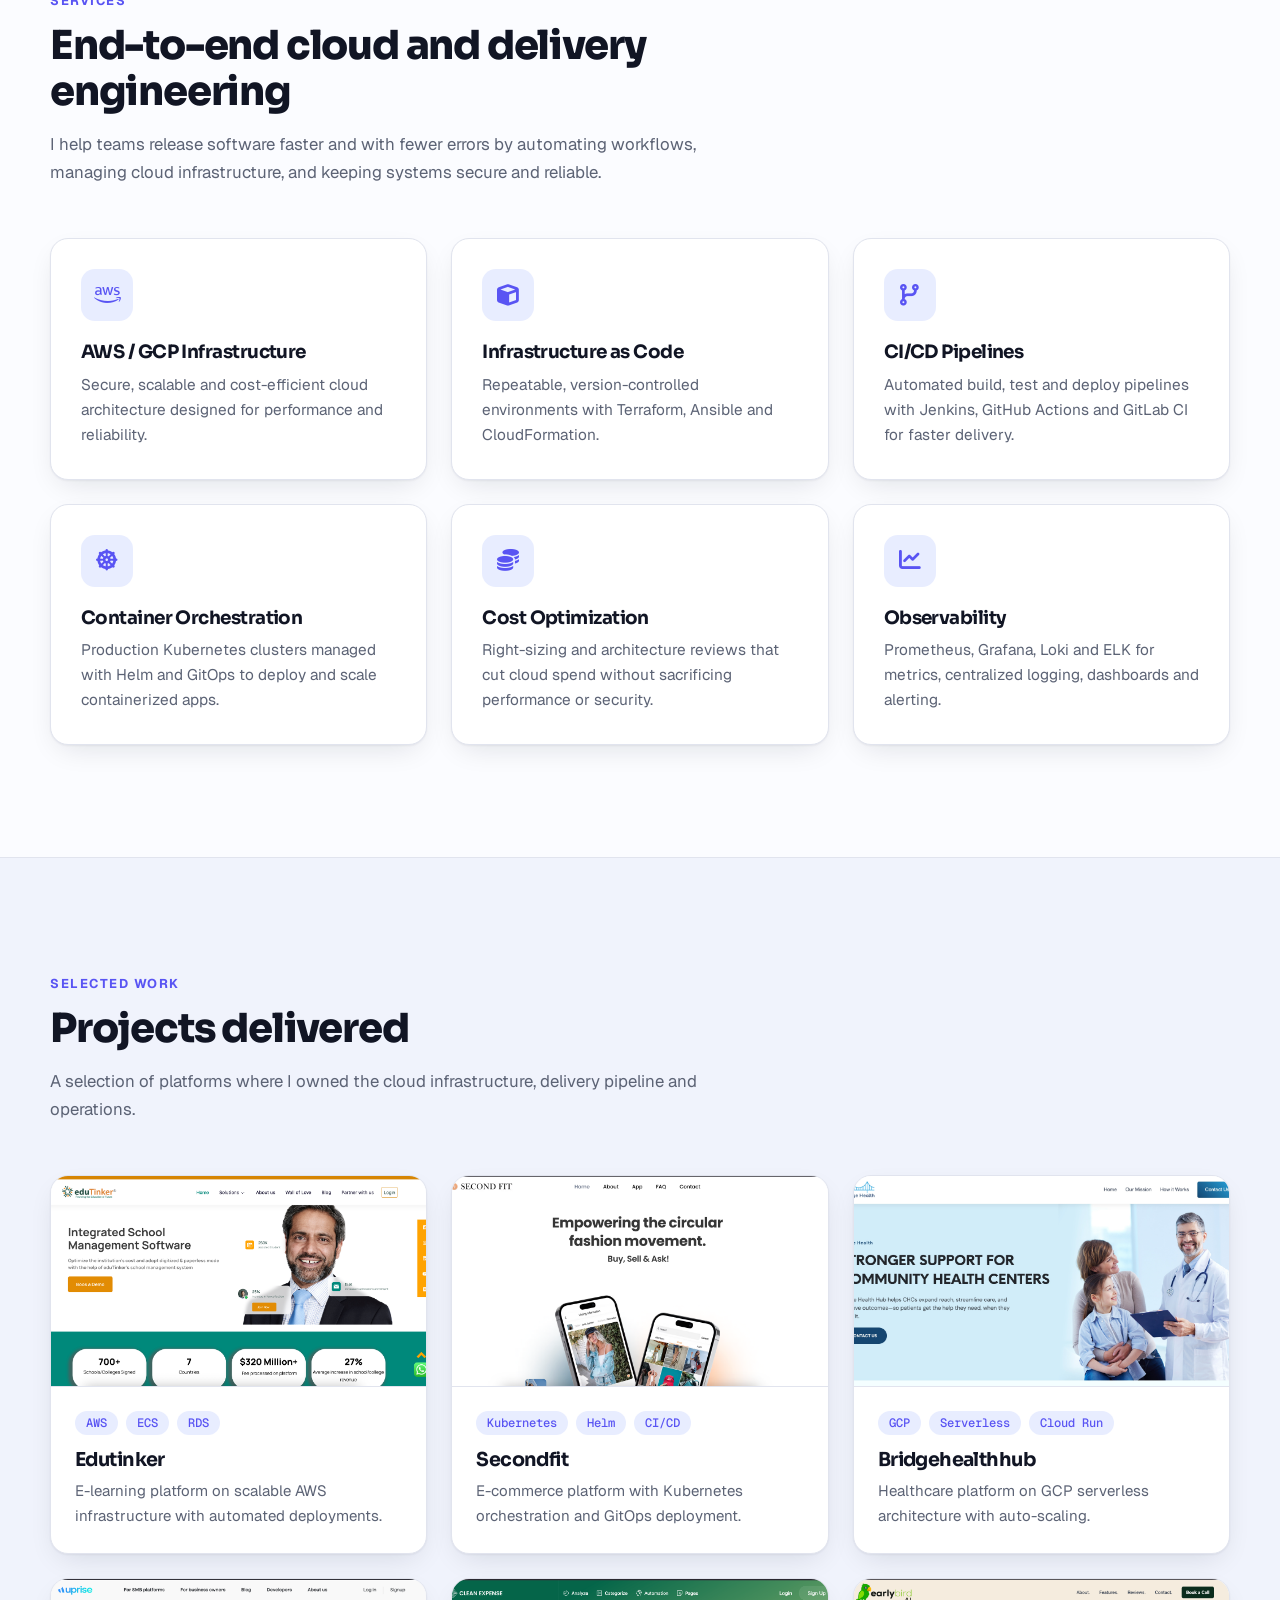
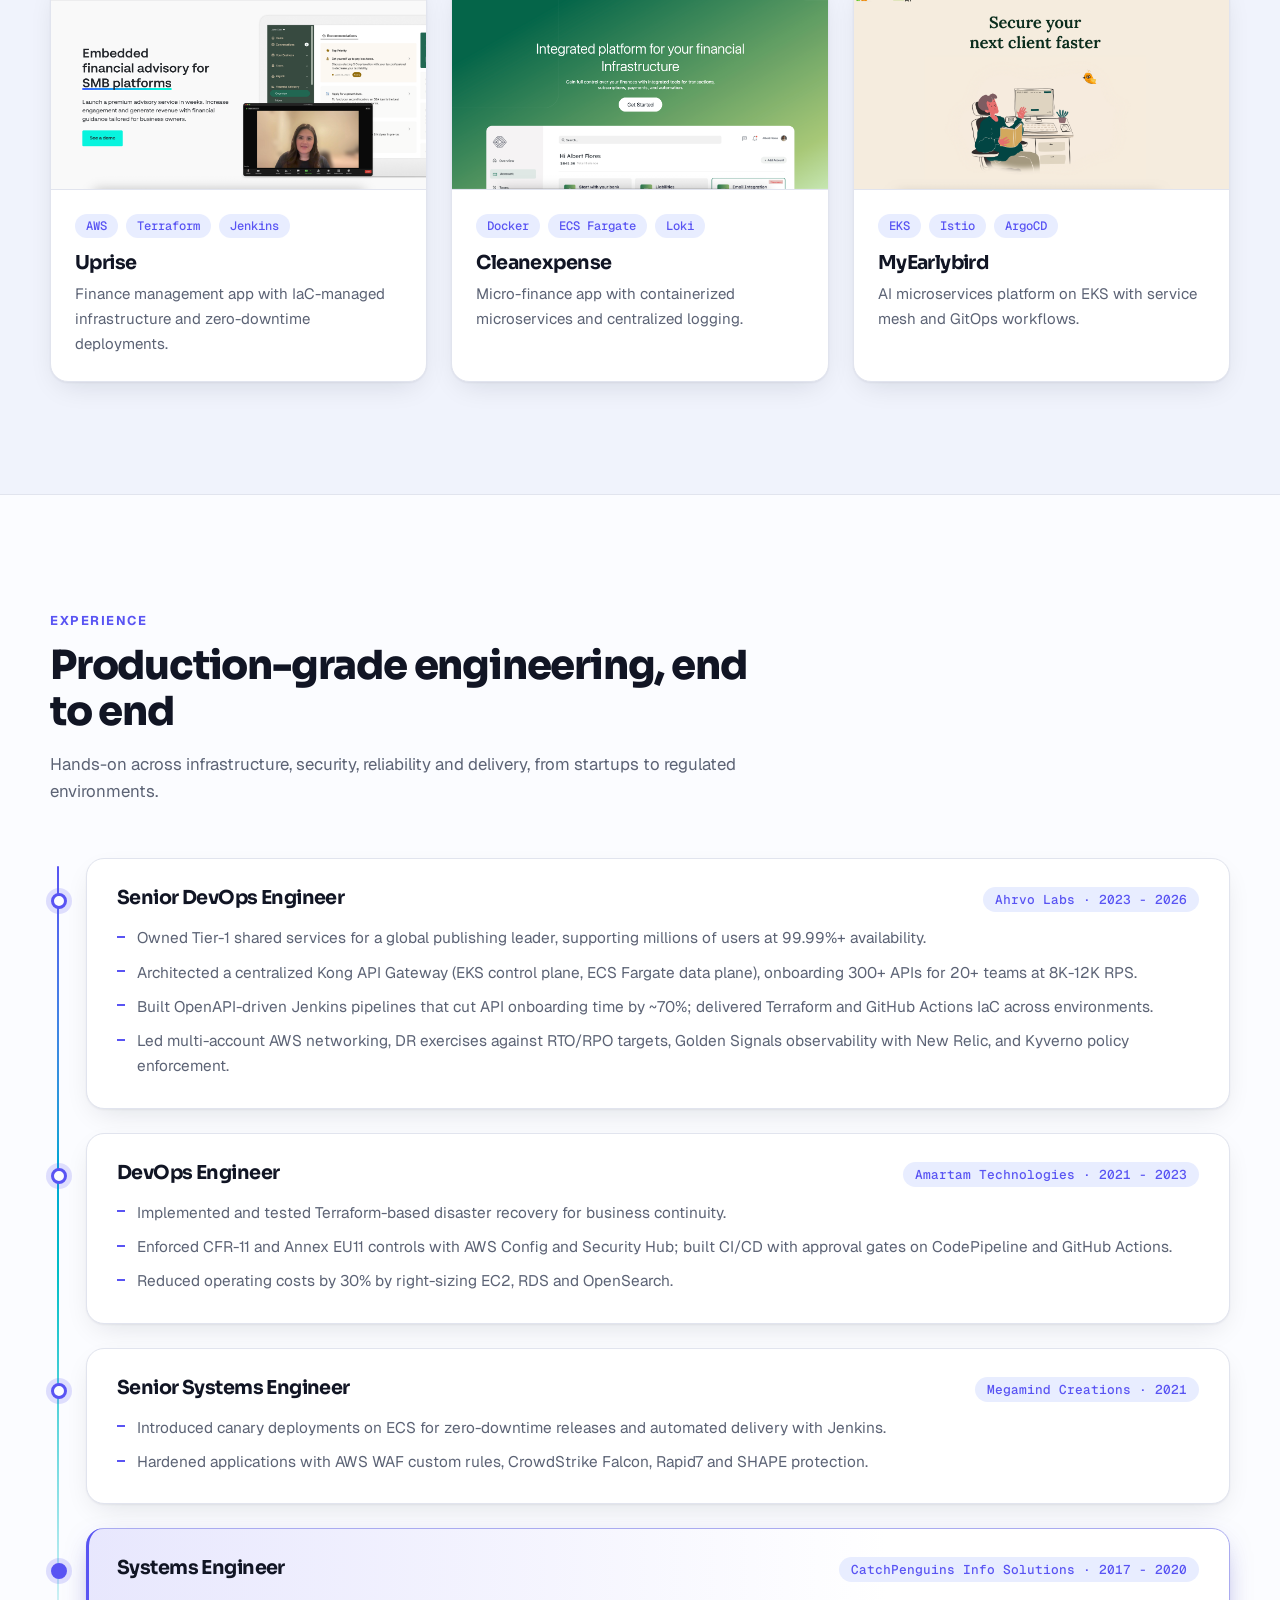
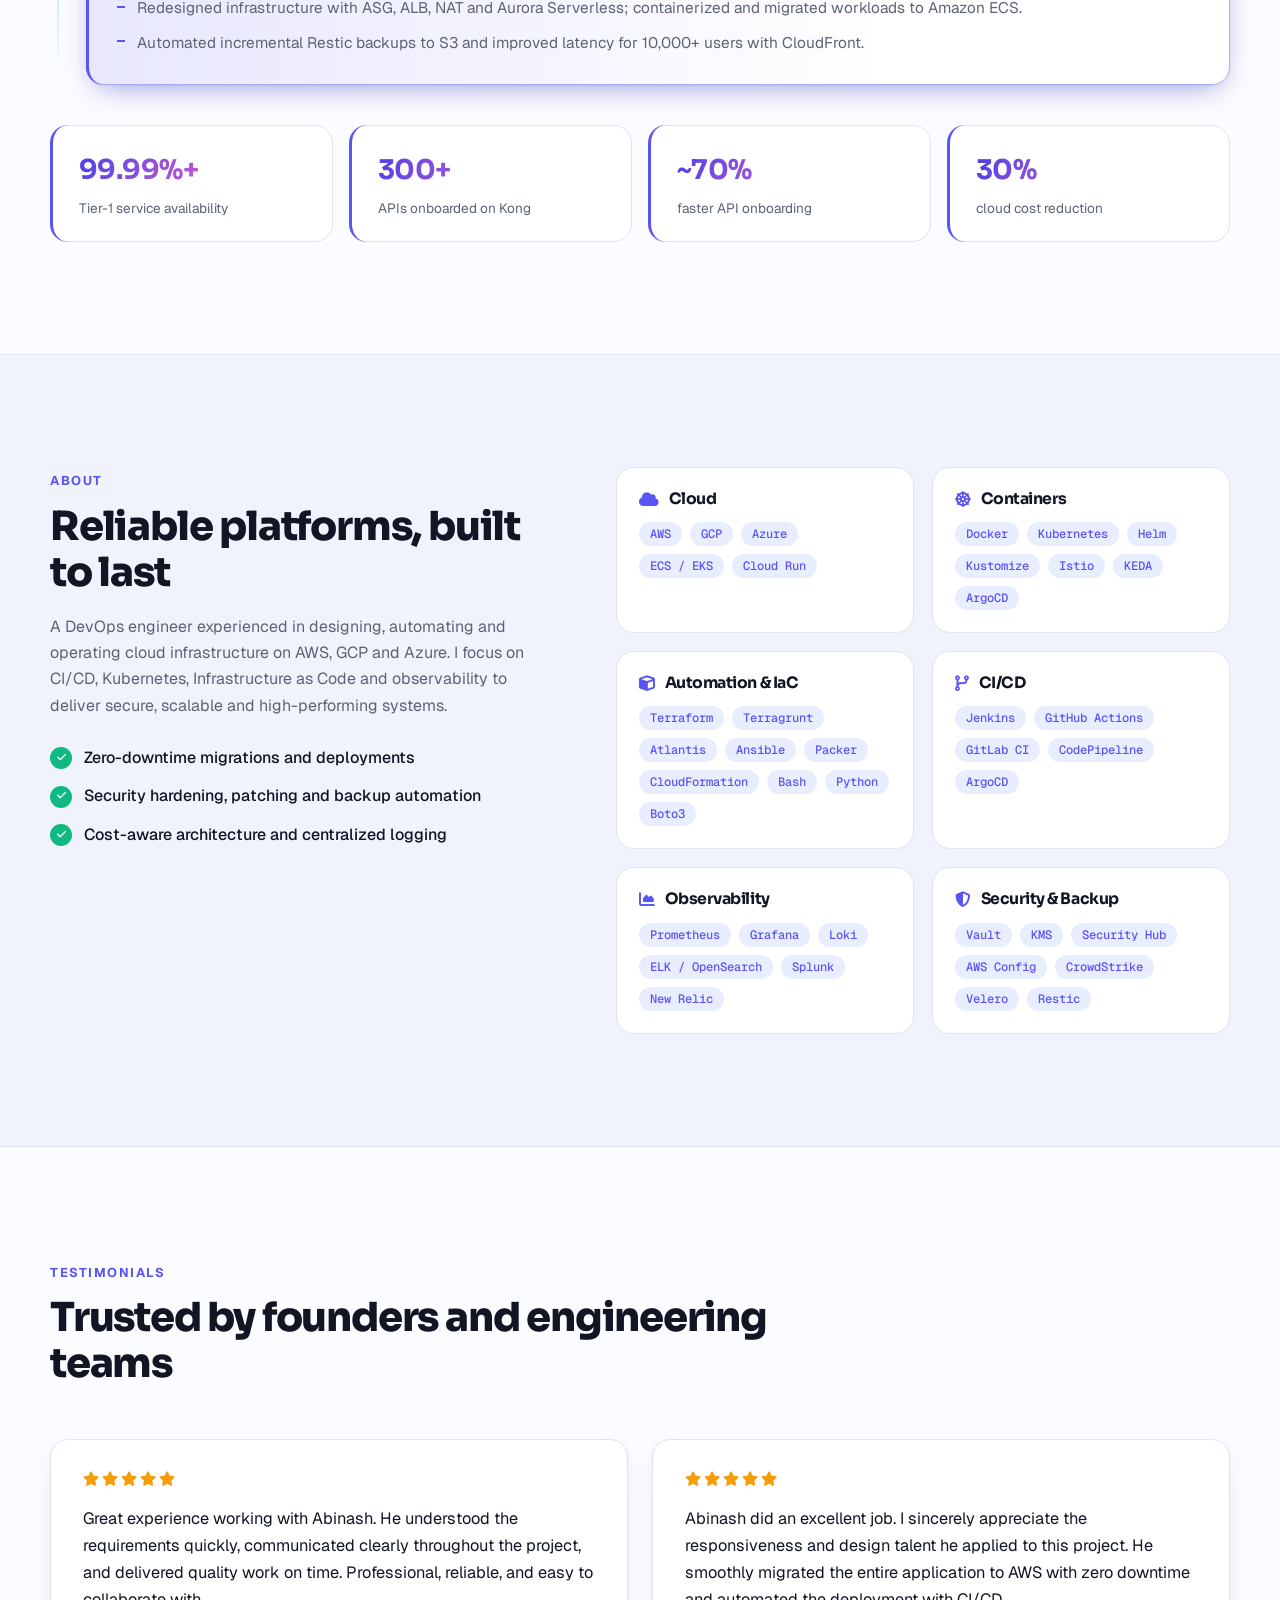
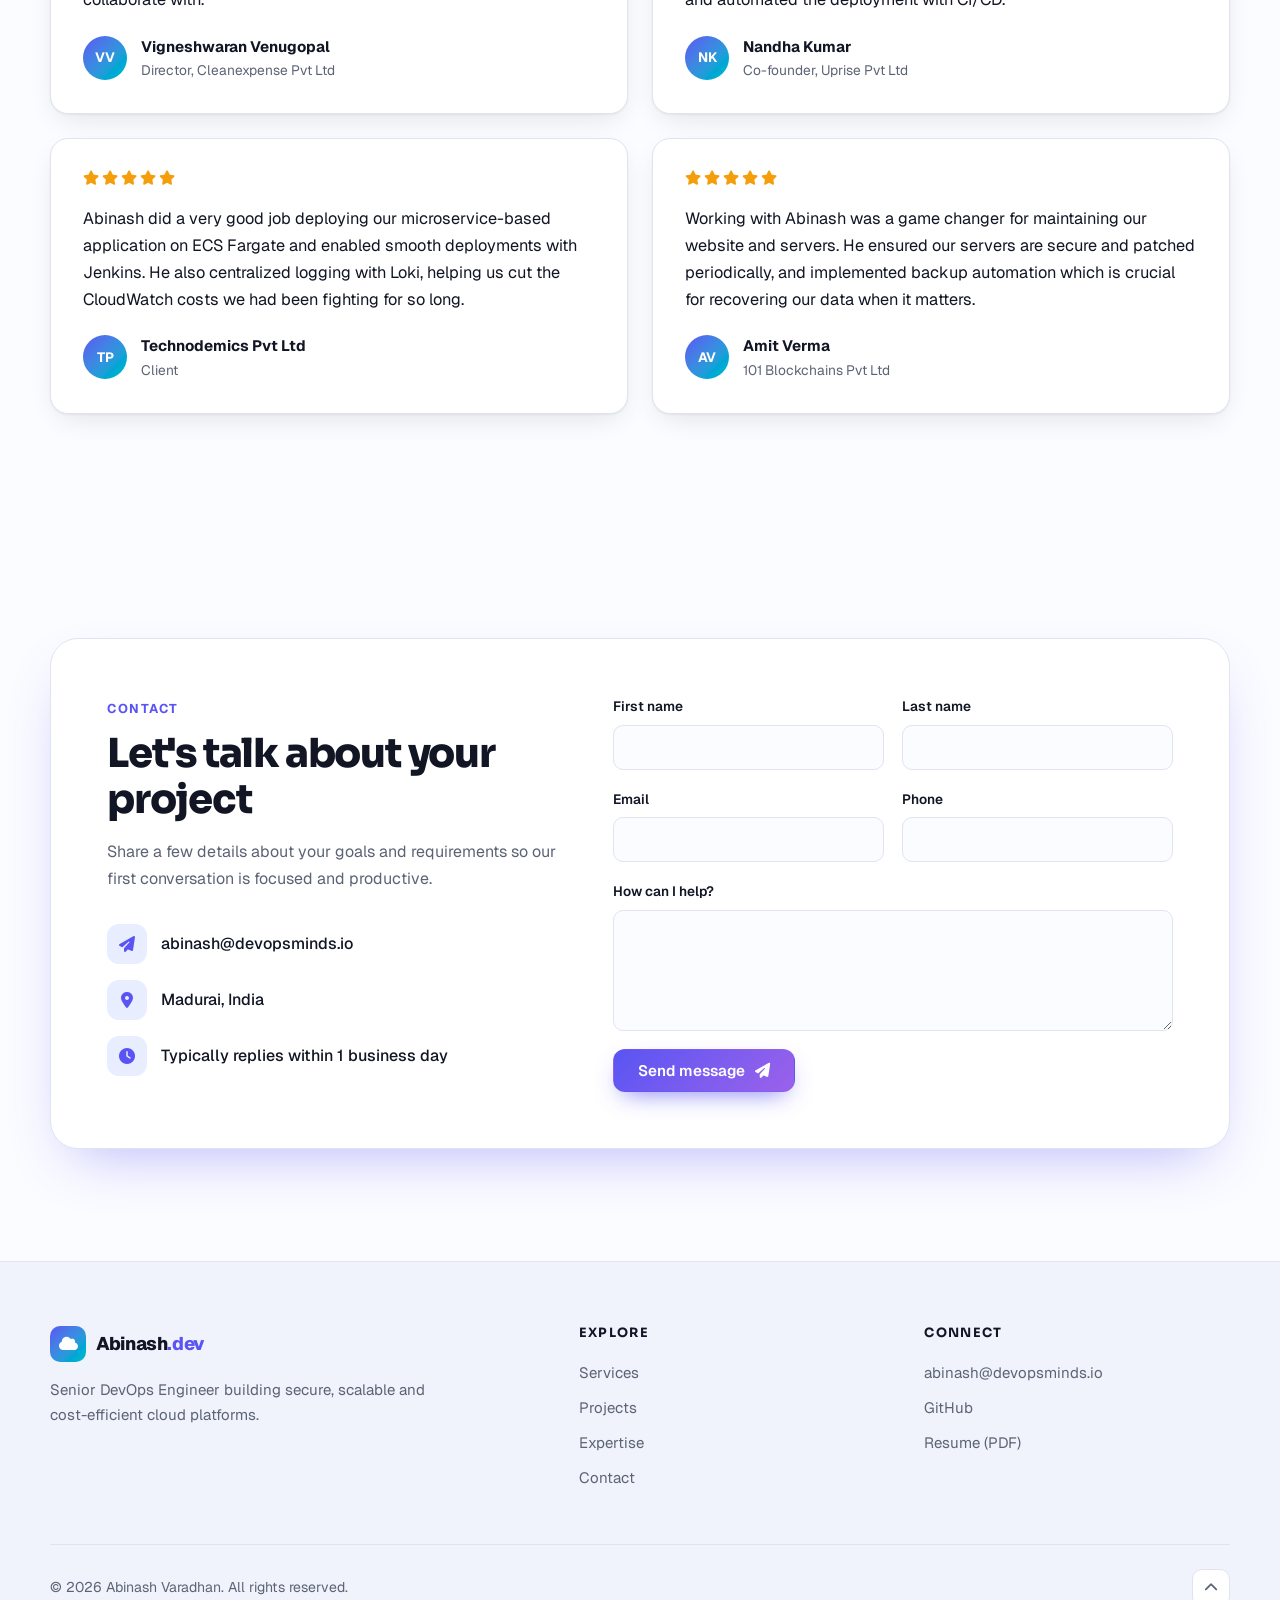
==== commit 123eb6f8: "Rebuild landing hero: centered layout, interactive network canvas, typed terminal, orbiting tech sta" ====
--- a/index.html
+++ b/index.html
@@ -80,72 +80,52 @@
       <!-- Hero -->
       <section class="hero">
         <div class="hero-bg" aria-hidden="true"></div>
-        <div class="container hero-grid">
-          <div class="hero-copy">
-            <p class="eyebrow"><span class="dot"></span> Available for new engagements</p>
-            <h1>
-              Cloud &amp; DevOps engineering that <span class="gradient-text">ships faster and costs less.</span>
-            </h1>
-            <p class="lead">
-              I'm Abinash Varadhan, a Senior DevOps Engineer with 9+ years of experience building secure, scalable
-              infrastructure on AWS and GCP, automating delivery with CI/CD, and running production Kubernetes platforms.
-            </p>
-            <div class="hero-cta">
-              <a href="#contact" class="btn btn-primary">Start a project <i class="fas fa-arrow-right" aria-hidden="true"></i></a>
-              <a href="./resume/Abinash_Varadhan_DevOps_Resume.pdf" target="_blank" rel="noopener" download class="btn btn-ghost btn-cv"><i class="fas fa-file-arrow-down" aria-hidden="true"></i> Download CV</a>
-            </div>
-          </div>
-
-          <div class="hero-visual" aria-label="Platform reliability dashboard">
-            <div class="dash">
-              <div class="dash-head">
-                <div>
-                  <p class="dash-eyebrow">Production platform</p>
-                  <h3>Reliability overview</h3>
-                </div>
-                <span class="live"><span class="dot"></span> All systems operational</span>
-              </div>
-
-              <div class="kpis">
-                <div class="kpi"><span>Availability</span><strong>99.99%</strong><em>Tier-1 services</em></div>
-                <div class="kpi"><span>APIs managed</span><strong>300+</strong><em>20+ teams</em></div>
-                <div class="kpi"><span>Cloud cost</span><strong>-30%</strong><em>right-sizing</em></div>
-              </div>
-
-              <div class="spark">
-                <div class="spark-top"><span>Requests / sec</span><b>8K - 12K RPS</b></div>
-                <svg viewBox="0 0 300 70" preserveAspectRatio="none" aria-hidden="true">
-                  <defs>
-                    <linearGradient id="sg" x1="0" y1="0" x2="0" y2="1">
-                      <stop offset="0" stop-color="currentColor" stop-opacity=".35" />
-                      <stop offset="1" stop-color="currentColor" stop-opacity="0" />
-                    </linearGradient>
-                  </defs>
-                  <path d="M0 52 L20 46 L40 50 L60 38 L80 42 L100 30 L120 36 L140 24 L160 32 L180 20 L200 28 L220 16 L240 24 L260 14 L280 20 L300 10 L300 70 L0 70Z" fill="url(#sg)" />
-                  <path class="spark-line" d="M0 52 L20 46 L40 50 L60 38 L80 42 L100 30 L120 36 L140 24 L160 32 L180 20 L200 28 L220 16 L240 24 L260 14 L280 20 L300 10" fill="none" stroke="currentColor" stroke-width="2" stroke-linejoin="round" stroke-linecap="round" vector-effect="non-scaling-stroke" />
-                </svg>
-              </div>
-
-              <ol class="flow" aria-label="Delivery pipeline">
-                <li style="--i: 0"><i class="fas fa-code-commit"></i><span>Commit</span></li>
-                <li style="--i: 1"><i class="fas fa-hammer"></i><span>Build</span></li>
-                <li style="--i: 2"><i class="fas fa-shield-halved"></i><span>Scan</span></li>
-                <li style="--i: 3"><i class="fas fa-cube"></i><span>Plan</span></li>
-                <li style="--i: 4"><i class="fas fa-dharmachakra"></i><span>Deploy</span></li>
-              </ol>
-
-              <div class="dash-tags">
-                <span><i class="fab fa-aws"></i> AWS</span>
-                <span><i class="fas fa-dharmachakra"></i> Kubernetes</span>
-                <span><i class="fab fa-docker"></i> Docker</span>
-                <span><i class="fas fa-cube"></i> Terraform</span>
-                <span><i class="fab fa-jenkins"></i> CI/CD</span>
-              </div>
-            </div>
-          </div>
-        </div>
-        <div class="container">
-            <ul class="hero-stats reveal" aria-label="Highlights">
+        <canvas class="hero-canvas" id="heroCanvas" aria-hidden="true"></canvas>
+        <div class="container hero-center">
+          <p class="eyebrow"><span class="dot"></span> Available for new engagements</p>
+          <h1>Cloud infrastructure that <span class="gradient-text">scales, ships and saves.</span></h1>
+          <p class="lead">
+            I'm Abinash Varadhan, a Senior DevOps Engineer with 9+ years of experience building secure, scalable
+            platforms on AWS and GCP, automating delivery with CI/CD, and running production Kubernetes.
+          </p>
+          <div class="hero-cta">
+            <a href="#contact" class="btn btn-primary">Start a project <i class="fas fa-arrow-right" aria-hidden="true"></i></a>
+            <a href="./resume/Abinash_Varadhan_DevOps_Resume.pdf" target="_blank" rel="noopener" download class="btn btn-ghost btn-cv"><i class="fas fa-file-arrow-down" aria-hidden="true"></i> Download CV</a>
+          </div>
+          <p class="typed" aria-hidden="true"><span class="prompt">abinash@prod</span><span class="sep">:~$</span> <span id="typed"></span><span class="caret"></span></p>
+        </div>
+
+        <div class="container">
+          <div class="orbit" aria-label="Core technology stack">
+            <div class="orb-card oc-1"><strong>99.99%</strong><span>Tier-1 availability</span></div>
+            <div class="orb-card oc-2"><strong>300+</strong><span>APIs on Kong</span></div>
+            <div class="orb-card oc-3"><strong>-30%</strong><span>cloud cost</span></div>
+            <div class="orb-card oc-4"><strong>8-12K</strong><span>requests / sec</span></div>
+
+            <div class="ring" style="--d: 420px; --t: 40s">
+              <div class="node" style="--a: 200deg"><span><i class="fab fa-aws"></i></span></div>
+              <div class="node" style="--a: 270deg"><span><i class="fab fa-docker"></i></span></div>
+              <div class="node" style="--a: 340deg"><span><i class="fab fa-linux"></i></span></div>
+            </div>
+            <div class="ring" style="--d: 680px; --t: 64s">
+              <div class="node" style="--a: 190deg"><span><i class="fas fa-dharmachakra"></i></span></div>
+              <div class="node" style="--a: 240deg"><span><i class="fas fa-cube"></i></span></div>
+              <div class="node" style="--a: 300deg"><span><i class="fab fa-jenkins"></i></span></div>
+              <div class="node" style="--a: 350deg"><span><i class="fab fa-github"></i></span></div>
+            </div>
+            <div class="ring" style="--d: 940px; --t: 90s">
+              <div class="node" style="--a: 195deg"><span><i class="fab fa-google"></i></span></div>
+              <div class="node" style="--a: 235deg"><span><i class="fab fa-python"></i></span></div>
+              <div class="node" style="--a: 275deg"><span><i class="fas fa-shield-halved"></i></span></div>
+              <div class="node" style="--a: 315deg"><span><i class="fas fa-chart-line"></i></span></div>
+              <div class="node" style="--a: 355deg"><span><i class="fas fa-code-branch"></i></span></div>
+            </div>
+            <div class="core"><i class="fas fa-cloud"></i></div>
+          </div>
+        </div>
+
+        <div class="container">
+          <ul class="hero-stats reveal" aria-label="Highlights">
             <li><strong data-count="9" data-suffix="+">9+</strong><span>Years experience</span></li>
             <li><strong data-count="80" data-suffix="+">80+</strong><span>Projects delivered</span></li>
             <li><strong data-count="50" data-suffix="+">50+</strong><span>Happy clients</span></li>
--- a/css/style.css
+++ b/css/style.css
@@ -353,11 +353,154 @@
 @keyframes aurora {
   to { transform: rotate(360deg); }
 }
-.hero-grid {
-  display: grid;
-  grid-template-columns: 1.2fr 0.8fr;
-  gap: 56px;
+.hero-canvas {
+  position: absolute;
+  inset: 0;
+  z-index: -1;
+  width: 100%;
+  height: 100%;
+}
+.hero-center {
+  display: flex;
+  flex-direction: column;
   align-items: center;
+  text-align: center;
+}
+.hero-center .lead {
+  margin-inline: auto;
+  max-width: 62ch;
+}
+.hero-center .hero-cta {
+  justify-content: center;
+}
+.hero-center h1 {
+  max-width: 18ch;
+  font-size: clamp(2.4rem, 6vw, 4.6rem);
+}
+.typed {
+  margin-top: 36px;
+  padding: 10px 18px;
+  border-radius: 12px;
+  border: 1px solid var(--border);
+  background: color-mix(in srgb, var(--surface) 70%, transparent);
+  font: 500 0.85rem var(--mono);
+  color: var(--text);
+  max-width: 100%;
+  overflow: hidden;
+  white-space: nowrap;
+}
+.typed .prompt {
+  color: oklch(0.72 0.17 150);
+}
+.typed .sep {
+  color: var(--muted);
+}
+.caret {
+  display: inline-block;
+  width: 7px;
+  height: 1em;
+  margin-left: 2px;
+  vertical-align: -2px;
+  background: var(--brand);
+  animation: blink 1s steps(1) infinite;
+}
+@keyframes blink {
+  50% { opacity: 0; }
+}
+
+/* Orbit stage: a rising "planet" of the stack */
+.orbit {
+  position: relative;
+  height: 420px;
+  margin-top: 40px;
+  overflow: hidden;
+  -webkit-mask-image: linear-gradient(to bottom, #000 70%, transparent);
+  mask-image: linear-gradient(to bottom, #000 70%, transparent);
+}
+.ring {
+  position: absolute;
+  left: 50%;
+  top: 100%;
+  width: var(--d);
+  height: var(--d);
+  margin: calc(var(--d) / -2) 0 0 calc(var(--d) / -2);
+  border-radius: 50%;
+  border: 1px dashed color-mix(in srgb, var(--brand) 35%, var(--border));
+  animation: spin var(--t) linear infinite;
+}
+.node {
+  position: absolute;
+  top: 50%;
+  left: 50%;
+  width: 52px;
+  height: 52px;
+  margin: -26px;
+  transform: rotate(var(--a)) translateX(calc(var(--d) / 2)) rotate(calc(var(--a) * -1));
+}
+.node span {
+  display: grid;
+  place-items: center;
+  width: 100%;
+  height: 100%;
+  border-radius: 16px;
+  font-size: 1.3rem;
+  color: var(--brand);
+  background: var(--surface);
+  border: 1px solid var(--border);
+  box-shadow: var(--shadow);
+  animation: spin var(--t) linear infinite reverse;
+}
+@keyframes spin {
+  to { transform: rotate(360deg); }
+}
+.core {
+  position: absolute;
+  left: 50%;
+  bottom: -70px;
+  width: 190px;
+  height: 190px;
+  margin-left: -95px;
+  display: grid;
+  place-items: start center;
+  padding-top: 38px;
+  border-radius: 50%;
+  font-size: 2.4rem;
+  color: #fff;
+  background: var(--grad-brand);
+  box-shadow: 0 0 0 14px color-mix(in srgb, var(--brand) 14%, transparent), 0 0 90px 10px color-mix(in srgb, var(--brand) 55%, transparent);
+}
+.orb-card {
+  position: absolute;
+  z-index: 2;
+  padding: 12px 16px;
+  border-radius: 16px;
+  background: color-mix(in srgb, var(--surface) 80%, transparent);
+  backdrop-filter: blur(12px);
+  -webkit-backdrop-filter: blur(12px);
+  border: 1px solid var(--border);
+  box-shadow: var(--shadow);
+  animation: float 6s ease-in-out infinite;
+}
+.orb-card strong {
+  display: block;
+  font-family: var(--display);
+  font-size: 1.4rem;
+  letter-spacing: -0.02em;
+  background: var(--grad-text);
+  -webkit-background-clip: text;
+  background-clip: text;
+  color: transparent;
+}
+.orb-card span {
+  font-size: 0.78rem;
+  color: var(--muted);
+}
+.oc-1 { left: 4%; top: 18%; }
+.oc-2 { right: 4%; top: 12%; animation-delay: -1.5s; }
+.oc-3 { left: 12%; top: 58%; animation-delay: -3s; }
+.oc-4 { right: 11%; top: 54%; animation-delay: -4.5s; }
+@keyframes float {
+  50% { transform: translateY(-10px); }
 }
 .eyebrow {
   display: inline-flex;
@@ -460,167 +603,6 @@
   color: var(--muted);
 }
 
-.hero-visual {
-  position: relative;
-  justify-self: center;
-  width: min(480px, 100%);
-}
-.dash {
-  position: relative;
-  transform-style: preserve-3d;
-  transition: transform 0.2s ease-out;
-  padding: 22px;
-  border-radius: 22px;
-  background: linear-gradient(160deg, var(--surface), var(--bg-soft, var(--surface)));
-  border: 1px solid var(--border);
-  box-shadow: var(--shadow-lg);
-  display: grid;
-  gap: 18px;
-}
-.dash-head {
-  display: flex;
-  justify-content: space-between;
-  align-items: flex-start;
-  gap: 12px;
-}
-.dash-eyebrow {
-  font: 500 0.7rem var(--mono);
-  letter-spacing: 0.08em;
-  text-transform: uppercase;
-  color: var(--muted);
-}
-.dash-head h3 {
-  font-size: 1.15rem;
-  margin-top: 2px;
-}
-.live {
-  display: inline-flex;
-  align-items: center;
-  gap: 6px;
-  padding: 5px 10px;
-  border-radius: 999px;
-  font-size: 0.7rem;
-  font-weight: 600;
-  white-space: nowrap;
-  color: oklch(0.72 0.17 150);
-  background: oklch(0.72 0.17 150 / 0.12);
-}
-.kpis {
-  display: grid;
-  grid-template-columns: repeat(3, 1fr);
-  gap: 10px;
-}
-.kpi {
-  padding: 12px;
-  border-radius: 14px;
-  background: var(--surface-2, oklch(0.5 0.05 277 / 0.08));
-  border: 1px solid var(--border);
-}
-.kpi span,
-.kpi em {
-  display: block;
-  font-size: 0.7rem;
-  font-style: normal;
-  color: var(--muted);
-}
-.kpi strong {
-  display: block;
-  margin: 4px 0 2px;
-  font-size: 1.4rem;
-  letter-spacing: -0.02em;
-  background: linear-gradient(90deg, var(--brand), var(--accent, var(--brand)));
-  -webkit-background-clip: text;
-  background-clip: text;
-  color: transparent;
-}
-.spark {
-  padding: 14px;
-  border-radius: 14px;
-  border: 1px solid var(--border);
-  color: var(--brand);
-}
-.spark-top {
-  display: flex;
-  justify-content: space-between;
-  font-size: 0.75rem;
-  color: var(--muted);
-}
-.spark-top b {
-  color: var(--text);
-  font-family: var(--mono);
-  font-weight: 600;
-}
-.spark svg {
-  display: block;
-  width: 100%;
-  height: 70px;
-  margin-top: 8px;
-}
-.spark-line {
-  stroke-dasharray: 700;
-  stroke-dashoffset: 700;
-  animation: draw 2.2s 0.3s ease forwards;
-}
-@keyframes draw {
-  to { stroke-dashoffset: 0; }
-}
-.flow {
-  display: flex;
-  justify-content: space-between;
-  position: relative;
-}
-.flow::before {
-  content: "";
-  position: absolute;
-  top: 16px;
-  left: 8%;
-  right: 8%;
-  height: 2px;
-  background: var(--border);
-}
-.flow li {
-  position: relative;
-  display: grid;
-  justify-items: center;
-  gap: 6px;
-  font-size: 0.72rem;
-  color: var(--muted);
-  animation: step-in 0.5s backwards;
-  animation-delay: calc(0.3s + var(--i) * 0.25s);
-}
-.flow li i {
-  width: 34px;
-  height: 34px;
-  display: grid;
-  place-items: center;
-  border-radius: 50%;
-  font-size: 0.8rem;
-  color: oklch(0.72 0.17 150);
-  background: var(--surface);
-  border: 2px solid oklch(0.72 0.17 150 / 0.6);
-}
-@keyframes step-in {
-  from { opacity: 0; transform: translateY(8px); }
-}
-.dash-tags {
-  display: flex;
-  flex-wrap: wrap;
-  gap: 8px;
-}
-.dash-tags span {
-  display: inline-flex;
-  align-items: center;
-  gap: 6px;
-  padding: 6px 11px;
-  border-radius: 999px;
-  font-size: 0.75rem;
-  font-weight: 600;
-  border: 1px solid var(--border);
-}
-.dash-tags i {
-  color: var(--brand);
-}
-
 /* ===== Tech strip ===== */
 .tech-strip {
   border-block: 1px solid var(--border);
@@ -1241,31 +1223,6 @@
   transition: opacity 0.8s cubic-bezier(0.2, 0.7, 0.2, 1) var(--d, 0ms), transform 0.25s, border-color 0.25s,
     box-shadow 0.25s, filter 0.8s var(--d, 0ms);
 }
-.hero-visual {
-  will-change: transform;
-}
-
-.dash::before {
-  content: "";
-  position: absolute;
-  inset: -1px;
-  border-radius: inherit;
-  padding: 1px;
-  background: linear-gradient(140deg, oklch(0.7 0.2 277 / 0.8), transparent 40%, transparent 60%, oklch(0.75 0.15 200 / 0.7));
-  -webkit-mask: linear-gradient(#000 0 0) content-box, linear-gradient(#000 0 0);
-  -webkit-mask-composite: xor;
-  mask-composite: exclude;
-  pointer-events: none;
-}
-.hero-visual::after {
-  content: "";
-  position: absolute;
-  inset: 10% -6% -8%;
-  z-index: -1;
-  border-radius: 50%;
-  background: radial-gradient(closest-side, color-mix(in srgb, var(--brand) 35%, transparent), transparent);
-  filter: blur(30px);
-}
 
 /* ===== Responsive ===== */
 @media (max-width: 1024px) {
@@ -1275,15 +1232,11 @@
   .grid-3 {
     grid-template-columns: repeat(2, 1fr);
   }
-  .hero-grid,
   .split,
   .contact-wrap {
     grid-template-columns: minmax(0, 1fr);
   }
-  .hero-visual {
-    width: min(480px, 100%);
-  }
-  .split {
+    .split {
     gap: 40px;
   }
 }
@@ -1353,6 +1306,12 @@
   .hero-stats {
     grid-template-columns: repeat(2, 1fr);
   }
+  .orb-card {
+    display: none;
+  }
+  .orbit {
+    height: 300px;
+  }
   .hero-stats li:nth-child(3) {
     border-left: 0;
   }
@@ -1369,8 +1328,7 @@
     transition: none !important;
     scroll-behavior: auto !important;
   }
-  .reveal,
-  .flow li {
+  .reveal {
     opacity: 1;
     transform: none;
     filter: none;
